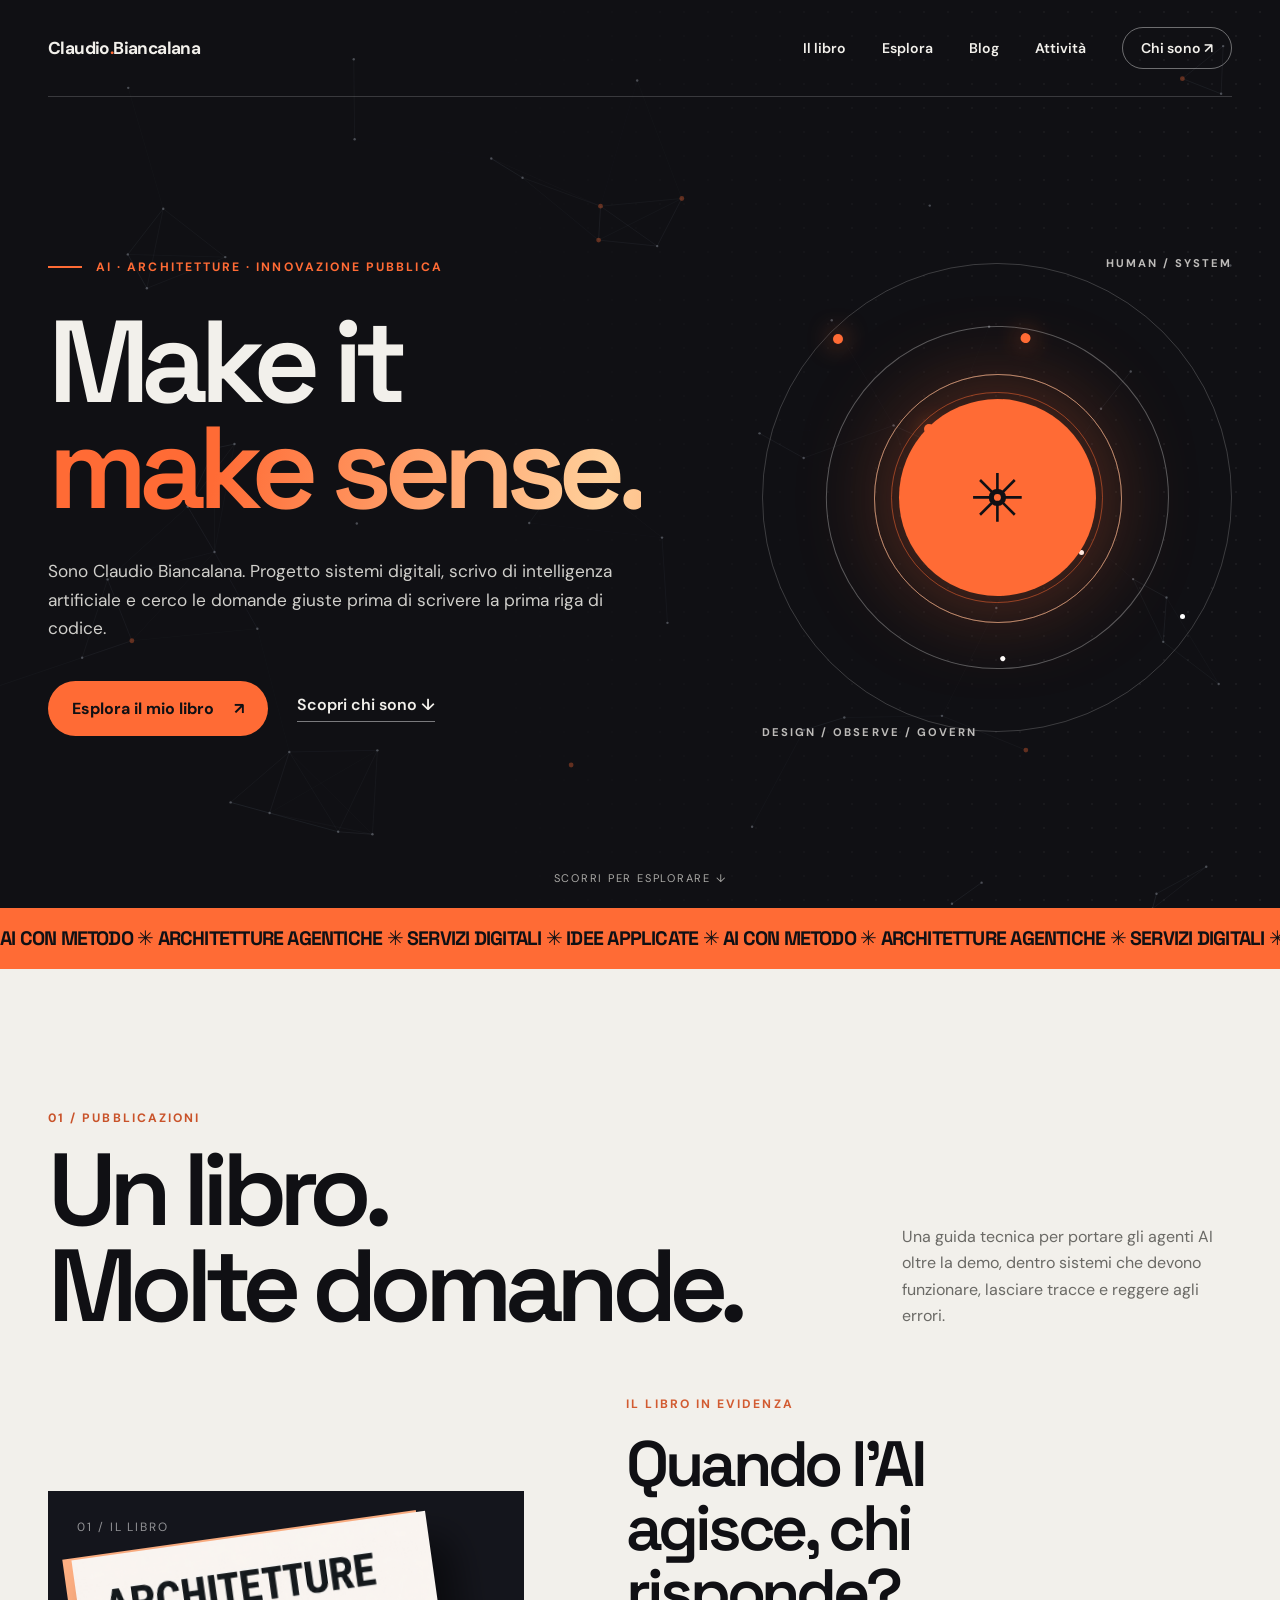
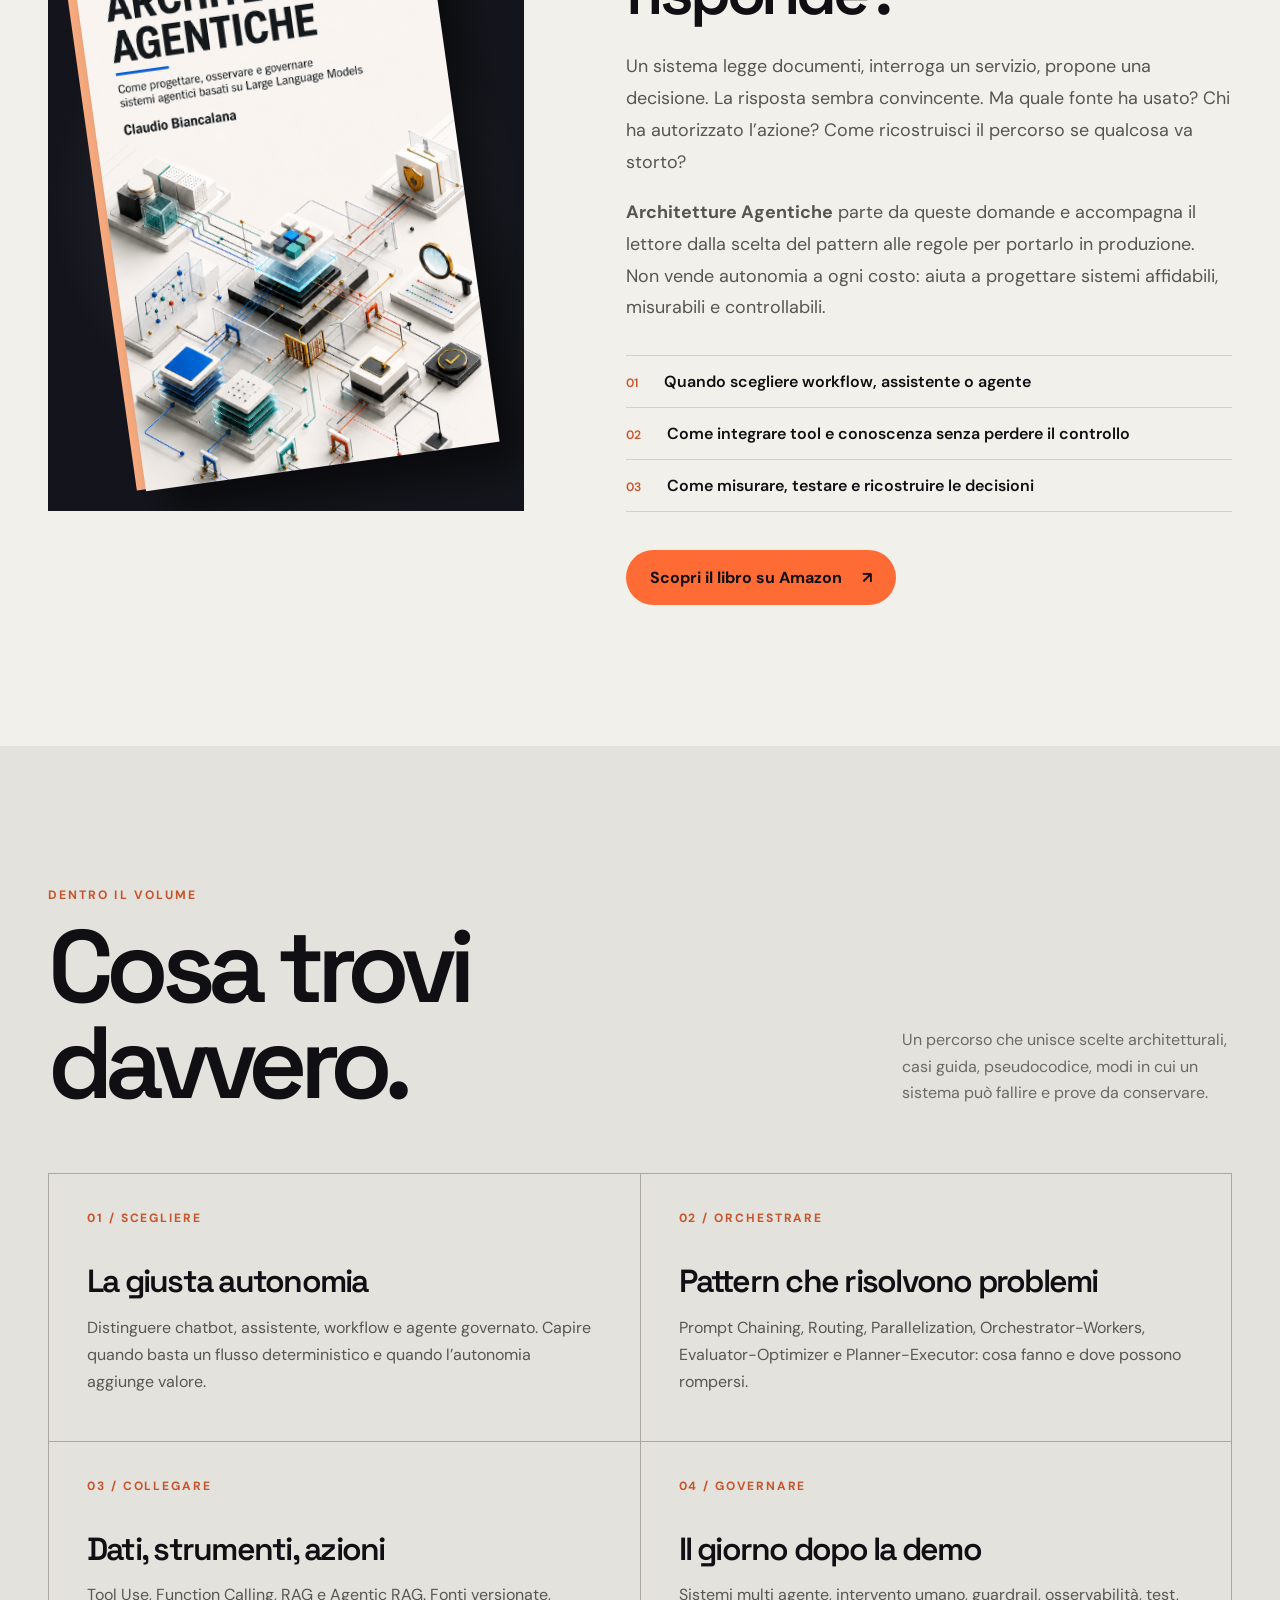
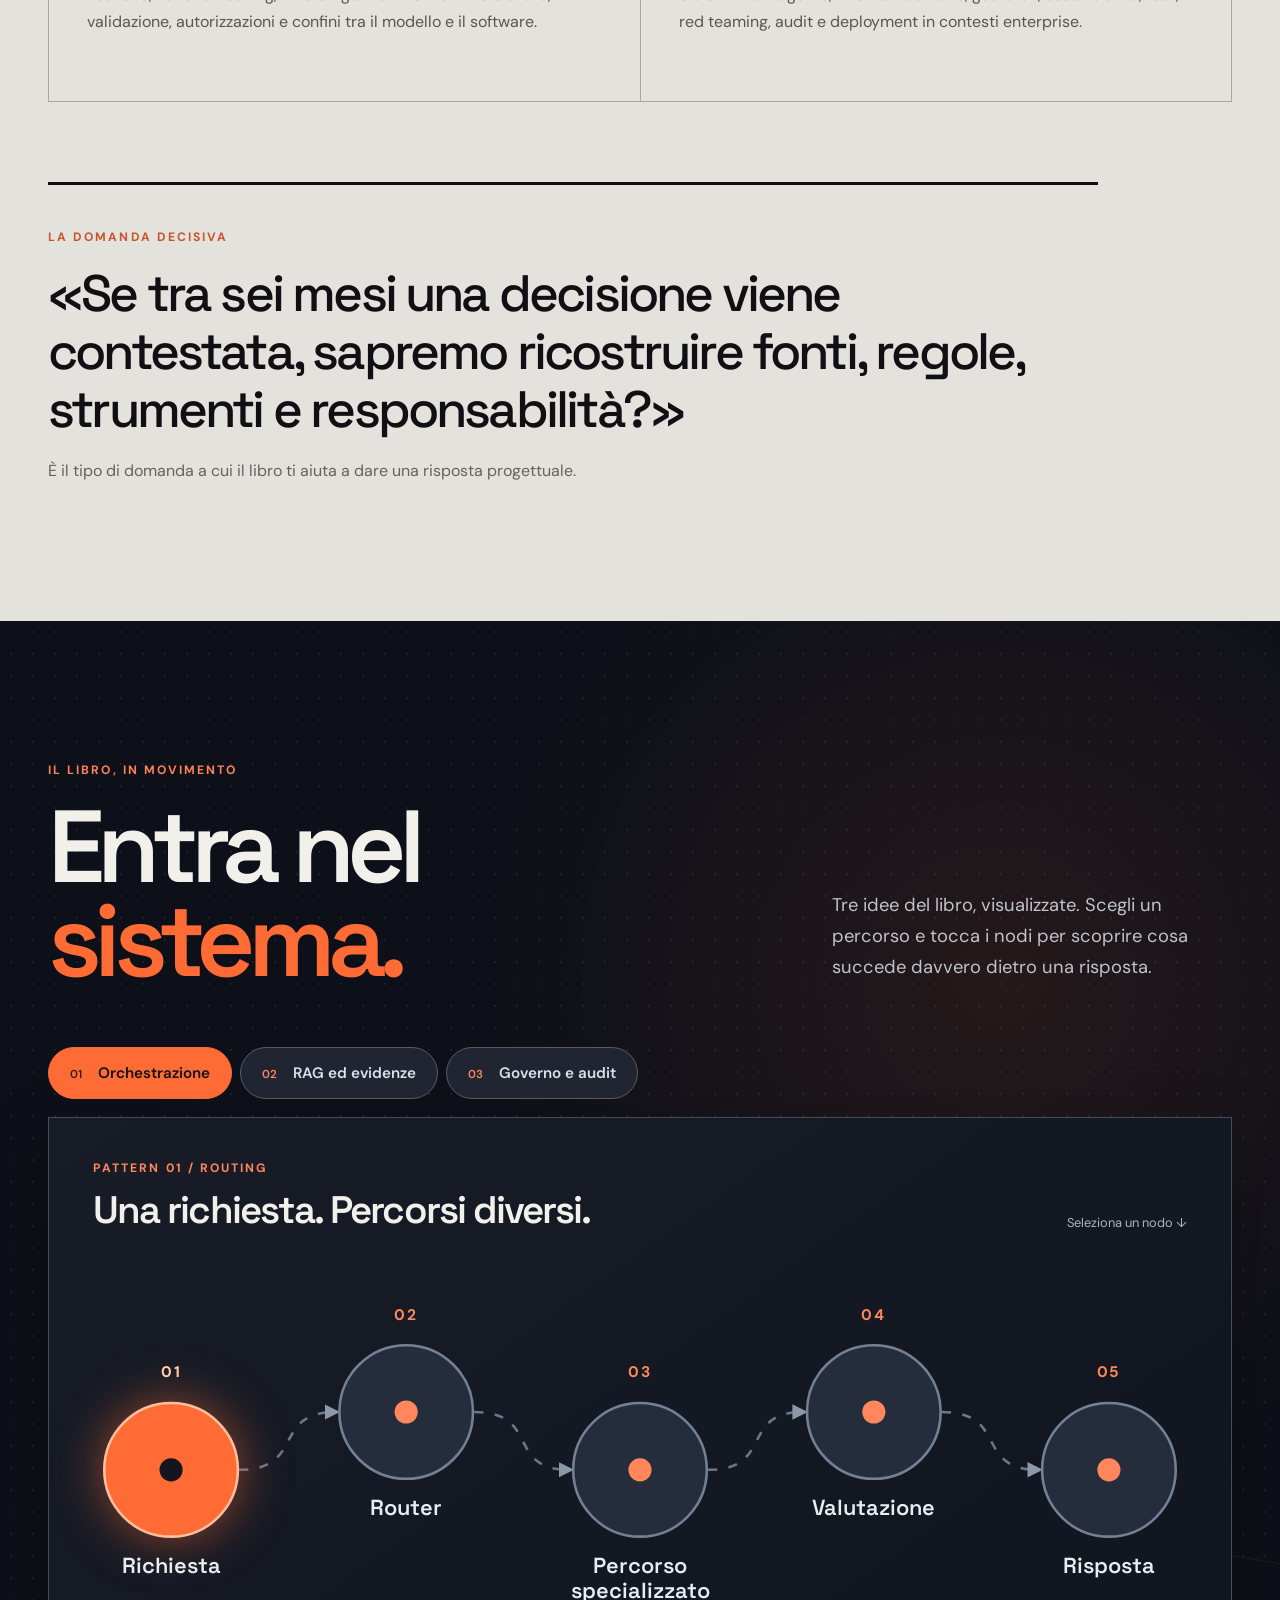
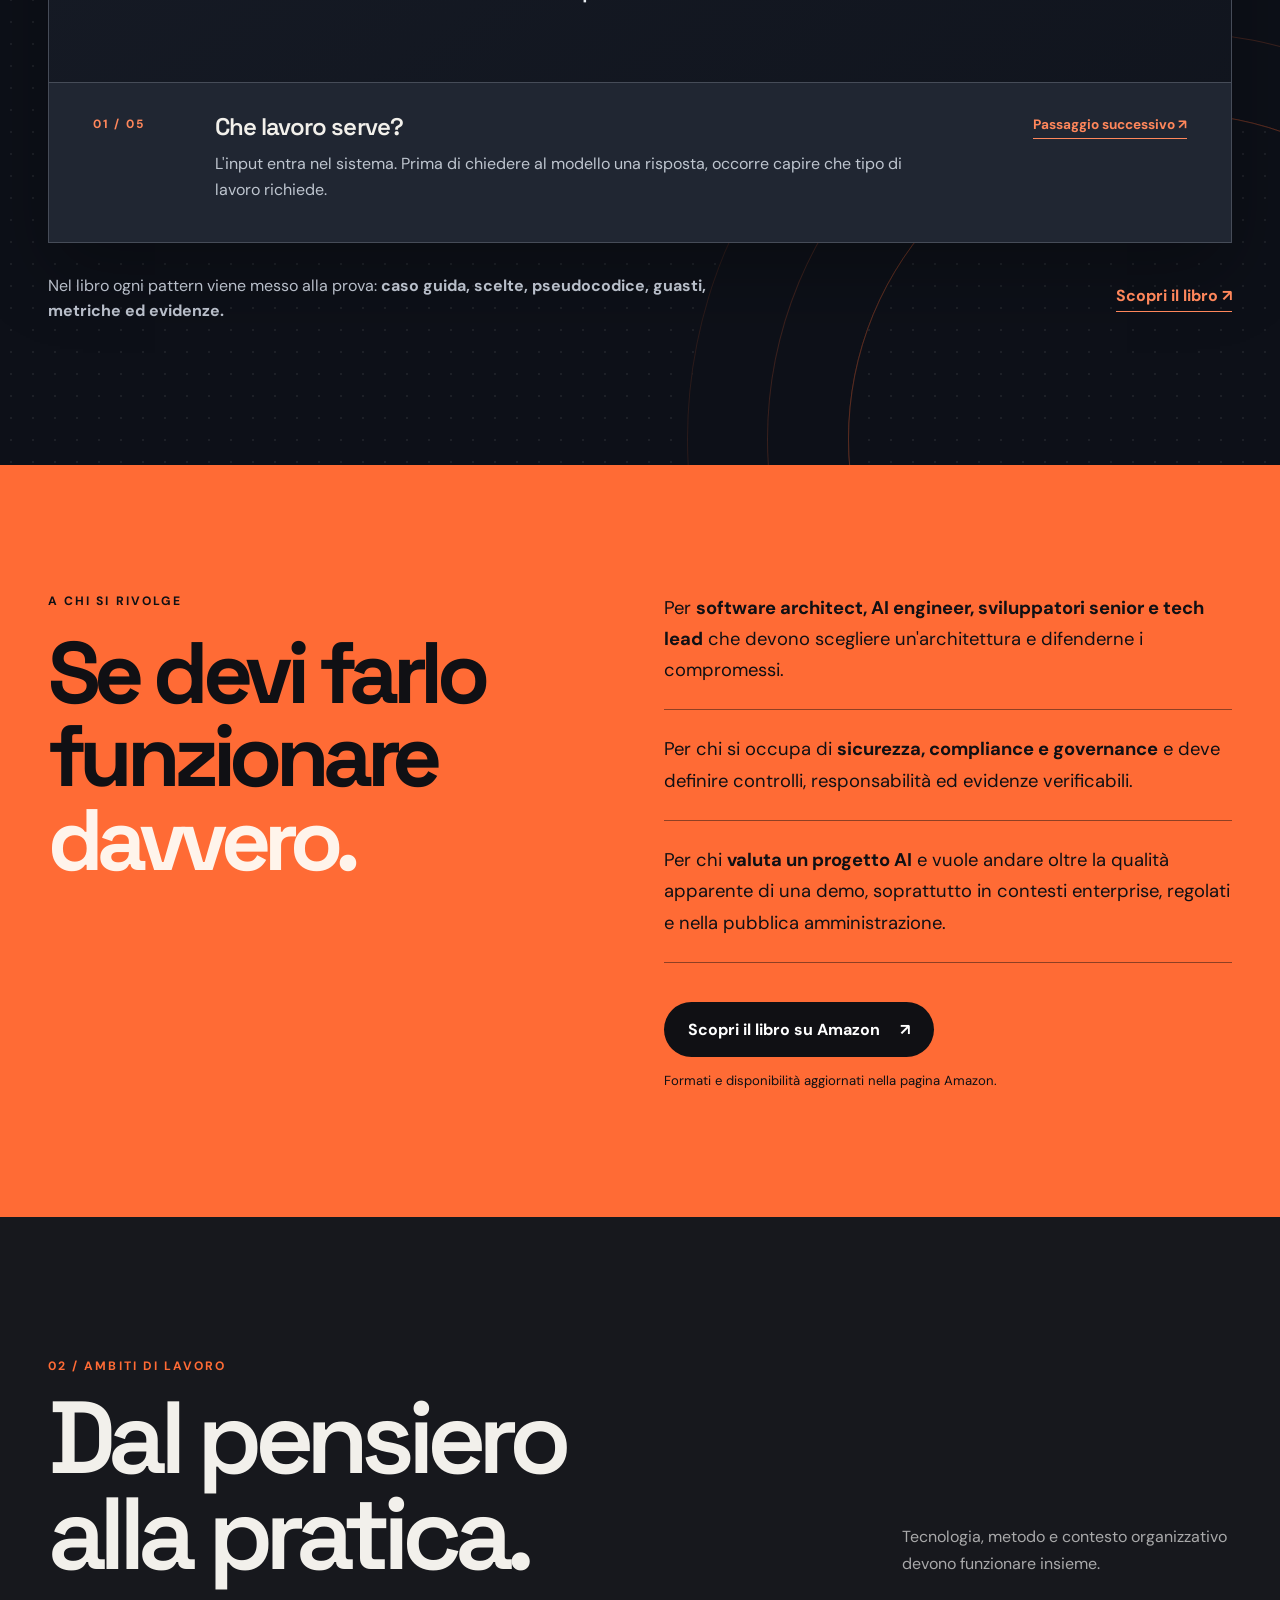
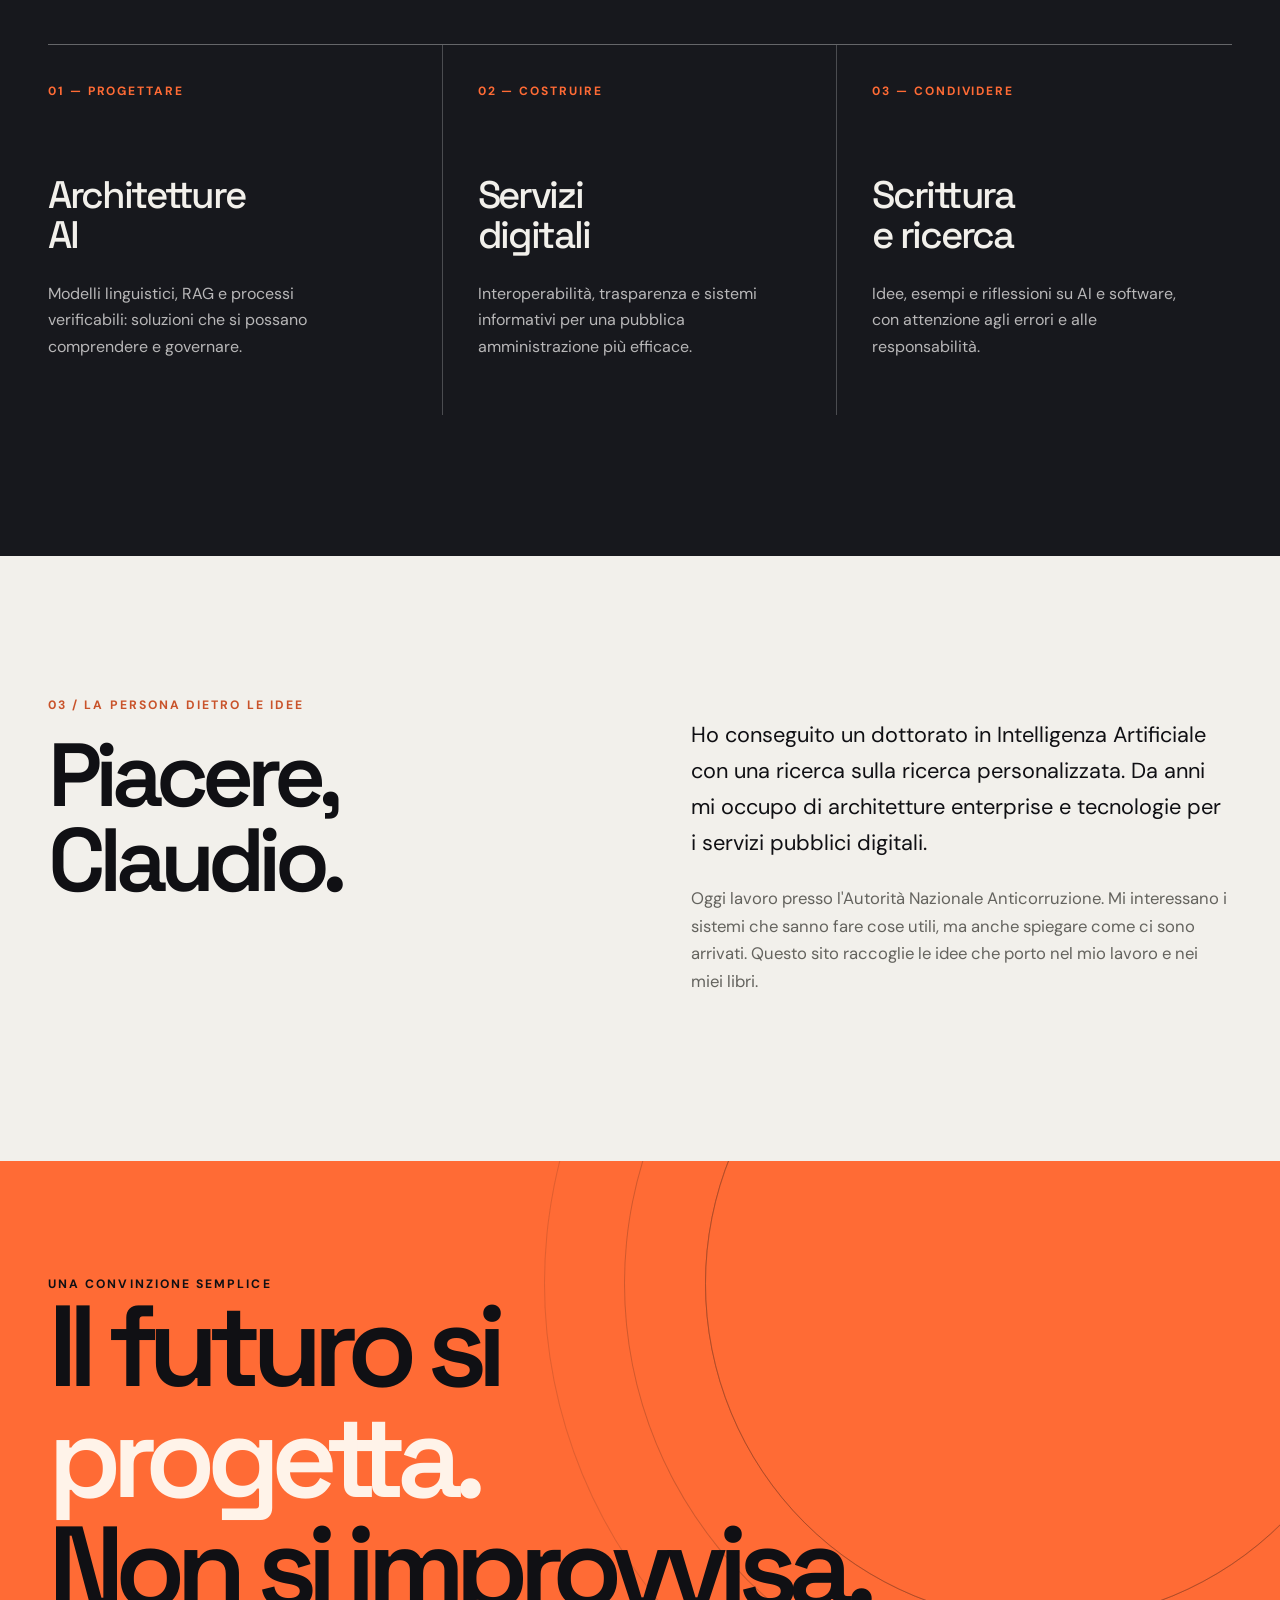
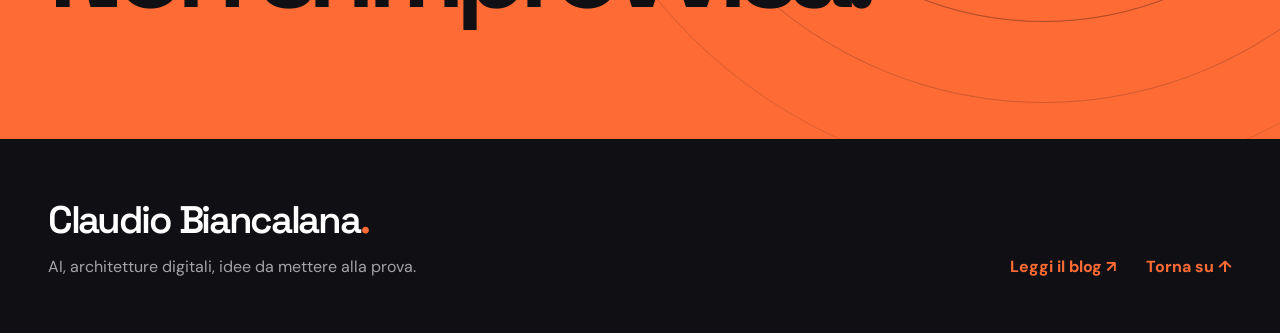
==== index.html @ 104e6505 "aggiornamento" ====
<!doctype html>
<html lang="it">
<head>
<meta charset="utf-8">
<meta name="viewport" content="width=device-width,initial-scale=1">
<meta name="theme-color" content="#101014">
<meta name="description" content="Claudio Biancalana. Libri, idee e progetti su intelligenza artificiale, architetture agentiche e innovazione pubblica.">
<title>Claudio Biancalana — AI, libri, progetti</title>
<link rel="stylesheet" href="/visuals.css">
<link rel="icon" type="image/svg+xml" href="data:image/svg+xml,%3Csvg xmlns='http://www.w3.org/2000/svg' viewBox='0 0 64 64'%3E%3Crect width='64' height='64' rx='13' fill='%23101014'/%3E%3Cpath d='M14 15h19c11 0 18 7 18 17S44 49 33 49H14V15zm11 10v14h8c5 0 7-3 7-7s-2-7-7-7h-8z' fill='%23ff6b35'/%3E%3C/svg%3E">
<style>
@import url('https://fonts.googleapis.com/css2?family=DM+Sans:wght@400;500;600;700&family=Space+Grotesk:wght@400;500;600;700&display=swap');
:root{--ink:#101014;--paper:#f2f0eb;--orange:#ff6b35;--line:#d4d0c8;--muted:#6a6965;font-family:'DM Sans',Arial,sans-serif;color:var(--ink);background:var(--paper);scroll-behavior:smooth}*{box-sizing:border-box}body{margin:0;overflow-x:hidden}a{color:inherit}a:focus-visible{outline:3px solid var(--orange);outline-offset:5px}.container{width:min(1440px,calc(100% - 96px));margin-inline:auto}.display{font-family:'Space Grotesk',Arial,sans-serif;letter-spacing:-.075em}.eyebrow{font-size:.76rem;font-weight:700;letter-spacing:.17em;text-transform:uppercase}.top{background:var(--ink);color:var(--paper);min-height:100svh;position:relative;overflow:hidden}.top:after{content:"";pointer-events:none;position:absolute;inset:0;background-image:radial-gradient(#ffffff24 1px,transparent 1px);background-size:24px 24px;mask-image:linear-gradient(90deg,transparent 35%,black);opacity:.37}.nav{position:relative;z-index:3;display:flex;justify-content:space-between;align-items:center;padding:27px 0;border-bottom:1px solid #ffffff2c}.logo{text-decoration:none;font-weight:700;font-size:1.08rem;letter-spacing:-.035em}.logo span{color:var(--orange)}.links{display:flex;align-items:center;gap:36px}.links a{text-decoration:none;font-size:.88rem;font-weight:600}.links a:hover{color:var(--orange)}.nav-cta{border:1px solid #ffffff64;border-radius:100px;padding:11px 18px}.hero{position:relative;z-index:2;display:grid;grid-template-columns:1.18fr .82fr;align-items:center;gap:3vw;min-height:calc(100svh - 89px);padding:80px 0 90px}.hero-copy{position:relative;z-index:2}.hero .eyebrow{color:var(--orange);display:flex;align-items:center;gap:14px}.hero .eyebrow:before{content:"";width:34px;height:2px;background:var(--orange)}h1{font-size:clamp(4.5rem,9.1vw,10rem);font-weight:600;line-height:.91;margin:34px 0 36px;max-width:1000px}.hero h1 em{font-style:normal;color:var(--orange)}.hero-desc{font-size:clamp(1.05rem,1.35vw,1.3rem);line-height:1.65;color:#d0cfcb;max-width:570px;margin:0 0 38px}.hero-actions{display:flex;align-items:center;gap:29px;flex-wrap:wrap}.pill{display:inline-flex;gap:20px;align-items:center;background:var(--orange);color:var(--ink);border-radius:100px;padding:17px 24px;text-decoration:none;font-weight:700;transition:transform .25s,background .25s}.pill:hover{transform:translateY(-4px);background:#ff875b}.sub-link{text-decoration:none;font-weight:600;border-bottom:1px solid #ffffff72;padding-bottom:6px}.sub-link:hover{color:var(--orange)}.hero-art{height:min(620px,67vh);min-height:440px;position:relative;display:grid;place-items:center;isolation:isolate}.orbit{position:absolute;width:100%;aspect-ratio:1;border:1px solid #ffffff30;border-radius:50%;animation:rotate 38s linear infinite}.orbit:before,.orbit:after{content:"";position:absolute;width:10px;height:10px;border-radius:50%;background:var(--orange);top:15%;left:15%;box-shadow:0 0 24px var(--orange)}.orbit:after{width:5px;height:5px;top:75%;left:89%;background:white;box-shadow:none}.orbit.two{width:73%;transform:rotate(55deg);animation-direction:reverse;animation-duration:30s;border-color:#ffffff4d}.orbit.three{width:45%;animation-duration:22s;border-color:#ff6b3580}.core{z-index:1;width:42%;aspect-ratio:1;background:var(--orange);border-radius:50%;display:grid;place-items:center;box-shadow:0 0 100px #ff6b3569;animation:breathe 5s ease-in-out infinite}.core svg{width:44%;height:auto}.art-label{position:absolute;font-size:.7rem;letter-spacing:.18em;text-transform:uppercase;color:#bdbbb9;font-weight:700}.art-label.one{top:10%;right:0}.art-label.two{bottom:10%;left:0}.scroll-cue{position:absolute;z-index:3;bottom:23px;left:50%;transform:translateX(-50%);color:#aaa9a6;font-size:.69rem;letter-spacing:.16em;text-transform:uppercase}.ticker{overflow:hidden;background:var(--orange);color:var(--ink);padding:18px 0;white-space:nowrap}.ticker-track{width:max-content;display:flex;gap:38px;animation:marquee 32s linear infinite;font-family:'Space Grotesk',sans-serif;text-transform:uppercase;font-weight:700;letter-spacing:-.04em;font-size:1.22rem}.ticker b{font-weight:400}.section{padding:clamp(90px,11vw,160px) 0}.section-top{display:flex;justify-content:space-between;align-items:end;gap:30px;margin-bottom:62px}.section-top h2{font-size:clamp(3.6rem,8vw,8rem);line-height:.94;font-weight:600;margin:16px 0 0;max-width:980px}.section-top .eyebrow{color:#c9532a}.section-top p{max-width:330px;color:var(--muted);line-height:1.65;margin:0 0 5px}.book-section{background:var(--paper)}.book-grid{display:grid;grid-template-columns:.88fr 1.12fr;gap:clamp(50px,8vw,130px);align-items:center}.book-panel{background:#14151c;padding:35px;min-height:620px;display:grid;place-items:center;position:relative;overflow:hidden}.book-panel:before{content:"01 / IL LIBRO";position:absolute;top:28px;left:29px;color:#fff8;font-size:.75rem;letter-spacing:.16em}.book-cover{width:min(79%,340px);aspect-ratio:2/3;background:linear-gradient(155deg,#f04f2c,#ff814a 62%,#e74024);box-shadow:20px 28px 35px #0008,-9px -2px 0 #ffb083;transform:rotate(-8deg);transition:transform .6s;position:relative;padding:24px;color:#16161a;display:flex;flex-direction:column;overflow:hidden}.book-panel:hover .book-cover{transform:rotate(-3deg) translateY(-10px)}.book-cover:after{content:"";position:absolute;width:80%;aspect-ratio:1;border:1px solid #18181c80;border-radius:50%;right:-28%;bottom:10%;box-shadow:0 0 0 28px #ff7439,0 0 0 29px #18181c80,0 0 0 57px #ff7439,0 0 0 58px #18181c80}.book-cover small{font-size:.7rem;text-transform:uppercase;font-weight:700;letter-spacing:.15em}.book-cover strong{font:600 clamp(2.1rem,3.1vw,3.4rem)/.94 'Space Grotesk',sans-serif;letter-spacing:-.075em;margin:45px 0 13px;position:relative;z-index:1}.book-cover span{font-size:.74rem;line-height:1.4;max-width:165px;z-index:1}.book-cover i{margin-top:auto;font-size:.72rem;font-weight:700;font-style:normal;z-index:1}.book-content .eyebrow{color:#d25b31}.book-content h3{font:600 clamp(2.7rem,5vw,5.4rem)/1 'Space Grotesk',sans-serif;letter-spacing:-.065em;margin:20px 0 27px}.book-content p{color:#565650;font-size:1.12rem;line-height:1.78;max-width:610px}.book-points{border-top:1px solid var(--line);margin:31px 0 38px}.book-points div{padding:15px 0;border-bottom:1px solid var(--line);display:flex;gap:26px;align-items:baseline;font-weight:600}.book-points span{font-size:.76rem;color:#c9532a}.dark{background:#17181d;color:#f2f0eb}.dark .section-top p{color:#a9a9aa}.dark .section-top .eyebrow{color:var(--orange)}.activity{display:grid;grid-template-columns:repeat(3,1fr);border-top:1px solid #ffffff56}.card{padding:38px 35px 55px 0;min-height:370px;border-right:1px solid #ffffff39;display:flex;flex-direction:column;transition:background .3s,padding .3s}.card+ .card{padding-left:35px}.card:last-child{border:0}.card:hover{background:#ffffff0a;padding-top:28px}.card .number{color:var(--orange);font-size:.75rem;letter-spacing:.16em;font-weight:700}.card h3{font:500 clamp(2rem,3vw,3.4rem)/1.06 'Space Grotesk',sans-serif;letter-spacing:-.06em;margin:auto 0 25px}.card p{margin:0;color:#b8b7b8;line-height:1.65;max-width:325px}.about{display:grid;grid-template-columns:1fr 1fr;gap:8vw}.about h2{font:600 clamp(3.4rem,7vw,7rem)/.95 'Space Grotesk',sans-serif;letter-spacing:-.075em;margin:20px 0}.about .eyebrow{color:#c9532a}.about-copy{padding-top:20px}.about-copy p{font-size:clamp(1.15rem,1.7vw,1.5rem);line-height:1.65;margin:0 0 25px}.about-copy p+p{font-size:1.04rem;color:#64635e}.statement{background:var(--orange);padding:clamp(70px,9vw,130px) 0}.statement h2{font:600 clamp(3.8rem,9vw,10rem)/.96 'Space Grotesk',sans-serif;letter-spacing:-.085em;max-width:1200px;margin:0}.statement h2 span{color:#fff3e9}.footer{background:var(--ink);color:white;padding:56px 0}.footer-grid{display:flex;justify-content:space-between;gap:30px;align-items:end}.footer strong{font:600 clamp(1.8rem,3vw,3rem) 'Space Grotesk',sans-serif;letter-spacing:-.06em}.footer p{color:#a4a3a5;margin:12px 0 0}.footer a{color:var(--orange);text-decoration:none;font-weight:700}.footer a:hover{text-decoration:underline}.reveal{opacity:0;transform:translateY(36px);transition:opacity .75s,transform .75s}.reveal.visible{opacity:1;transform:translateY(0)}@keyframes rotate{to{transform:rotate(360deg)}}@keyframes breathe{50%{transform:scale(1.08);box-shadow:0 0 150px #ff6b3580}}@keyframes marquee{to{transform:translateX(-50%)}}@media(max-width:900px){.container{width:min(100% - 44px,700px)}.hero{grid-template-columns:1fr;padding:70px 0 95px;min-height:auto}.hero-art{height:370px;min-height:0;width:min(100%,420px);margin:0 auto}.hero h1{font-size:clamp(4.5rem,13vw,7rem)}.section-top,.book-grid,.about{display:block}.section-top p{margin-top:25px}.book-content{margin-top:65px}.activity{grid-template-columns:1fr}.card,.card+.card{padding:32px 0;min-height:0;border-right:0;border-bottom:1px solid #ffffff39}.card h3{margin:55px 0 20px}.book-panel{min-height:570px}.scroll-cue{display:none}}@media(max-width:600px){.container{width:calc(100% - 36px)}.nav{padding:20px 0}.links{gap:17px}.links a{font-size:.8rem}.nav-cta{display:none}.hero{padding:75px 0 70px}.hero h1{font-size:clamp(3.8rem,16vw,5.4rem);margin:28px 0}.hero-art{height:290px;width:290px}.art-label{display:none}.section{padding:80px 0}.section-top{margin-bottom:42px}.section-top h2{font-size:clamp(3.5rem,15vw,5.4rem)}.book-panel{min-height:470px;padding:22px}.book-cover{width:230px}.book-cover strong{font-size:2.3rem}.footer-grid{align-items:start;flex-direction:column}.statement h2{font-size:clamp(3.6rem,14vw,6rem)}}@media(prefers-reduced-motion:reduce){*,*:before,*:after{scroll-behavior:auto!important;animation:none!important;transition:none!important}.reveal{opacity:1;transform:none}}
.deep-dive{background:#e4e2dc;padding:clamp(90px,11vw,150px) 0}.deep-dive .section-top .eyebrow{color:#c9532a}.topics{display:grid;grid-template-columns:repeat(2,1fr);border-top:1px solid #aaa79e;border-left:1px solid #aaa79e}.topic{padding:32px 38px 45px;border-right:1px solid #aaa79e;border-bottom:1px solid #aaa79e;min-height:260px}.topic span{color:#c9532a;font-size:.75rem;font-weight:700;letter-spacing:.16em}.topic h3{font:600 clamp(1.65rem,2.5vw,2.55rem)/1.08 'Space Grotesk',sans-serif;letter-spacing:-.055em;margin:37px 0 15px}.topic p{color:#575750;line-height:1.7;margin:0;max-width:530px}.takeaway{margin-top:80px;padding:44px 0 0;border-top:3px solid var(--ink);max-width:1050px}.takeaway .eyebrow{color:#c9532a}.takeaway p{font:500 clamp(2rem,4vw,4rem)/1.14 'Space Grotesk',sans-serif;letter-spacing:-.055em;margin:20px 0}.takeaway span{color:#64635e}.reader-section{background:var(--orange);padding:clamp(90px,10vw,140px) 0}.reader-grid{display:grid;grid-template-columns:.95fr 1.05fr;gap:8vw}.reader-section h2{font-size:clamp(3.6rem,6.8vw,7.3rem);line-height:.96;margin:22px 0}.reader-section h2 em{font-style:normal;color:#fff4eb}.reader-grid p{font-size:1.15rem;line-height:1.7;border-bottom:1px solid #1117;padding:0 0 23px;margin:0 0 24px}.reader-grid .pill{background:var(--ink);color:white;margin-top:15px}.reader-grid .pill:hover{background:#36363d}.reader-grid small{display:block;margin-top:15px;font-size:.82rem}@media(max-width:900px){.reader-grid{grid-template-columns:1fr;gap:35px}}@media(max-width:600px){.topics{grid-template-columns:1fr}.topic{padding:27px;min-height:0}.takeaway{margin-top:55px}}</style>
<link rel="stylesheet" href="/effects.css">
</head>
<body>
<div class="reading-progress" aria-hidden="true"></div>
<header class="top" id="inizio"><canvas class="hero-network" aria-hidden="true"></canvas>
<div class="container"><nav class="nav" aria-label="Navigazione principale"><a class="logo" href="#inizio">Claudio<span>.</span>Biancalana</a><div class="links"><a href="#libro">Il libro</a><a href="#esplora">Esplora</a><a href="/blog/">Blog</a><a href="#attivita">Attività</a><a href="#chi-sono" class="nav-cta">Chi sono ↗</a></div></nav>
<div class="hero"><div class="hero-copy"><div class="eyebrow">AI · Architetture · Innovazione pubblica</div><h1 class="display">Make it<br><em>make sense.</em></h1><p class="hero-desc">Sono Claudio Biancalana. Progetto sistemi digitali, scrivo di intelligenza artificiale e cerco le domande giuste prima di scrivere la prima riga di codice.</p><div class="hero-actions"><a class="pill" href="#libro">Esplora il mio libro <span aria-hidden="true">↗</span></a><a class="sub-link" href="#chi-sono">Scopri chi sono ↓</a></div></div>
<div class="hero-art" aria-hidden="true"><div class="orbit"></div><div class="orbit two"></div><div class="orbit three"></div><div class="core"><svg viewBox="0 0 100 100" fill="none"><path d="M22 50h56M50 22v56M30 30l40 40M70 30 30 70" stroke="#101014" stroke-width="3"/><circle cx="50" cy="50" r="10" fill="#101014"/><circle cx="50" cy="50" r="4" fill="#ff6b35"/></svg></div><span class="art-label one">human / system</span><span class="art-label two">design / observe / govern</span></div></div></div><span class="scroll-cue">Scorri per esplorare ↓</span></header>
<div class="ticker" aria-hidden="true"><div class="ticker-track"><span>AI con metodo <b>✳</b> Architetture agentiche <b>✳</b> Servizi digitali <b>✳</b> Idee applicate <b>✳</b> AI con metodo <b>✳</b> Architetture agentiche <b>✳</b> Servizi digitali <b>✳</b> Idee applicate <b>✳</b></span><span>AI con metodo <b>✳</b> Architetture agentiche <b>✳</b> Servizi digitali <b>✳</b> Idee applicate <b>✳</b> AI con metodo <b>✳</b> Architetture agentiche <b>✳</b> Servizi digitali <b>✳</b> Idee applicate <b>✳</b></span></div></div>
<main><section class="section book-section" id="libro"><div class="container"><div class="section-top reveal"><div><div class="eyebrow">01 / Pubblicazioni</div><h2 class="display">Un libro.<br>Molte domande.</h2></div><p>Una guida tecnica per portare gli agenti AI oltre la demo, dentro sistemi che devono funzionare, lasciare tracce e reggere agli errori.</p></div><div class="book-grid"><div class="book-panel reveal"><div class="book-cover book-cover-image"><img src="/architetture-agentiche-cover.png" width="1024" height="1536" alt="Copertina di Architetture Agentiche di Claudio Biancalana" loading="lazy" decoding="async"></div></div><div class="book-content reveal"><div class="eyebrow">Il libro in evidenza</div><h3>Quando l’AI<br>agisce, chi<br>risponde?</h3><p>Un sistema legge documenti, interroga un servizio, propone una decisione. La risposta sembra convincente. Ma quale fonte ha usato? Chi ha autorizzato l’azione? Come ricostruisci il percorso se qualcosa va storto?</p><p><strong>Architetture Agentiche</strong> parte da queste domande e accompagna il lettore dalla scelta del pattern alle regole per portarlo in produzione. Non vende autonomia a ogni costo: aiuta a progettare sistemi affidabili, misurabili e controllabili.</p><div class="book-points"><div><span>01</span>Quando scegliere workflow, assistente o agente</div><div><span>02</span>Come integrare tool e conoscenza senza perdere il controllo</div><div><span>03</span>Come misurare, testare e ricostruire le decisioni</div></div><a class="pill" href="https://www.amazon.it/dp/B0HCDBLKKM" target="_blank" rel="noopener noreferrer">Scopri il libro su Amazon <span aria-hidden="true">↗</span></a></div></div></div></section>
<section class="deep-dive" id="dentro-il-libro"><div class="container"><div class="section-top reveal"><div><div class="eyebrow">Dentro il volume</div><h2 class="display">Cosa trovi<br>davvero.</h2></div><p>Un percorso che unisce scelte architetturali, casi guida, pseudocodice, modi in cui un sistema può fallire e prove da conservare.</p></div><div class="topics">
<article class="topic reveal"><span>01 / SCEGLIERE</span><h3>La giusta autonomia</h3><p>Distinguere chatbot, assistente, workflow e agente governato. Capire quando basta un flusso deterministico e quando l’autonomia aggiunge valore.</p></article>
<article class="topic reveal"><span>02 / ORCHESTRARE</span><h3>Pattern che risolvono problemi</h3><p>Prompt Chaining, Routing, Parallelization, Orchestrator-Workers, Evaluator-Optimizer e Planner-Executor: cosa fanno e dove possono rompersi.</p></article>
<article class="topic reveal"><span>03 / COLLEGARE</span><h3>Dati, strumenti, azioni</h3><p>Tool Use, Function Calling, RAG e Agentic RAG. Fonti versionate, validazione, autorizzazioni e confini tra il modello e il software.</p></article>
<article class="topic reveal"><span>04 / GOVERNARE</span><h3>Il giorno dopo la demo</h3><p>Sistemi multi agente, intervento umano, guardrail, osservabilità, test, red teaming, audit e deployment in contesti enterprise.</p></article>
</div><div class="takeaway reveal"><div class="eyebrow">La domanda decisiva</div><p>«Se tra sei mesi una decisione viene contestata, sapremo ricostruire fonti, regole, strumenti e responsabilità?»</p><span>È il tipo di domanda a cui il libro ti aiuta a dare una risposta progettuale.</span></div></div></section>
<section class="visual-lab" id="esplora"><div class="container"><div class="lab-intro reveal"><div><div class="eyebrow">Il libro, in movimento</div><h2 class="display">Entra nel<br><em>sistema.</em></h2></div><p>Tre idee del libro, visualizzate. Scegli un percorso e tocca i nodi per scoprire cosa succede davvero dietro una risposta.</p></div>
<div class="lab-tabs" role="tablist" aria-label="Concetti da esplorare"><button type="button" class="lab-tab active" id="tab-orchestrazione" role="tab" aria-selected="true" aria-controls="lab-panel" data-scene="orchestrazione"><span>01</span> Orchestrazione</button><button type="button" class="lab-tab" id="tab-rag" role="tab" aria-selected="false" aria-controls="lab-panel" data-scene="rag" tabindex="-1"><span>02</span> RAG ed evidenze</button><button type="button" class="lab-tab" id="tab-governance" role="tab" aria-selected="false" aria-controls="lab-panel" data-scene="governance" tabindex="-1"><span>03</span> Governo e audit</button></div>
<div class="lab-panel" role="tabpanel" id="lab-panel" aria-labelledby="tab-orchestrazione"><div class="diagram-top"><div><span class="eyebrow" id="scene-kicker">Pattern 01 / Routing</span><h3 id="scene-title">Una richiesta. Percorsi diversi.</h3></div><span class="diagram-hint">Seleziona un nodo ↓</span></div><div class="diagram-scroll"><svg id="concept-diagram" viewBox="0 0 920 340" role="group" aria-label="Diagramma interattivo dell'orchestrazione"></svg></div><div class="node-detail" aria-live="polite"><div class="detail-index" id="detail-index">01 / 05</div><div><h4 id="detail-title">La richiesta</h4><p id="detail-copy">Un input entra nel sistema. Prima di rispondere, occorre capire che tipo di lavoro richiede.</p></div><button class="next-node" type="button" aria-label="Vai al passaggio successivo">Passaggio successivo <span aria-hidden="true">↗</span></button></div></div><div class="lab-bottom"><p>Nel libro ogni pattern viene messo alla prova: <strong>caso guida, scelte, pseudocodice, guasti, metriche ed evidenze.</strong></p><a href="https://www.amazon.it/dp/B0HCDBLKKM" target="_blank" rel="noopener noreferrer">Scopri il libro ↗</a></div></div></section>
<section class="reader-section"><div class="container reader-grid"><div class="reveal"><div class="eyebrow">A chi si rivolge</div><h2 class="display">Se devi farlo<br>funzionare<br><em>davvero.</em></h2></div><div class="reveal"><p>Per <strong>software architect, AI engineer, sviluppatori senior e tech lead</strong> che devono scegliere un'architettura e difenderne i compromessi.</p><p>Per chi si occupa di <strong>sicurezza, compliance e governance</strong> e deve definire controlli, responsabilità ed evidenze verificabili.</p><p>Per chi <strong>valuta un progetto AI</strong> e vuole andare oltre la qualità apparente di una demo, soprattutto in contesti enterprise, regolati e nella pubblica amministrazione.</p><a class="pill" href="https://www.amazon.it/dp/B0HCDBLKKM" target="_blank" rel="noopener noreferrer">Scopri il libro su Amazon <span aria-hidden="true">↗</span></a><small>Formati e disponibilità aggiornati nella pagina Amazon.</small></div></div></section>
<section class="section dark" id="attivita"><div class="container"><div class="section-top reveal"><div><div class="eyebrow">02 / Ambiti di lavoro</div><h2 class="display">Dal pensiero<br>alla pratica.</h2></div><p>Tecnologia, metodo e contesto organizzativo devono funzionare insieme.</p></div><div class="activity"><article class="card reveal"><span class="number">01 — PROGETTARE</span><h3>Architetture<br>AI</h3><p>Modelli linguistici, RAG e processi verificabili: soluzioni che si possano comprendere e governare.</p></article><article class="card reveal"><span class="number">02 — COSTRUIRE</span><h3>Servizi<br>digitali</h3><p>Interoperabilità, trasparenza e sistemi informativi per una pubblica amministrazione più efficace.</p></article><article class="card reveal"><span class="number">03 — CONDIVIDERE</span><h3>Scrittura<br>e ricerca</h3><p>Idee, esempi e riflessioni su AI e software, con attenzione agli errori e alle responsabilità.</p></article></div></div></section>
<section class="section" id="chi-sono"><div class="container about"><div class="reveal"><div class="eyebrow">03 / La persona dietro le idee</div><h2>Piacere,<br>Claudio.</h2></div><div class="about-copy reveal"><p>Ho conseguito un dottorato in Intelligenza Artificiale con una ricerca sulla ricerca personalizzata. Da anni mi occupo di architetture enterprise e tecnologie per i servizi pubblici digitali.</p><p>Oggi lavoro presso l'Autorità Nazionale Anticorruzione. Mi interessano i sistemi che sanno fare cose utili, ma anche spiegare come ci sono arrivati. Questo sito raccoglie le idee che porto nel mio lavoro e nei miei libri.</p></div></div></section>
<section class="statement"><div class="container reveal"><div class="eyebrow">Una convinzione semplice</div><h2>Il futuro si<br><span>progetta.</span><br>Non si improvvisa.</h2></div></section></main>
<footer class="footer"><div class="container footer-grid"><div><strong>Claudio Biancalana<span style="color:var(--orange)">.</span></strong><p>AI, architetture digitali, idee da mettere alla prova.</p></div><div class="footer-actions"><a href="/blog/">Leggi il blog ↗</a><a href="#inizio">Torna su ↑</a></div></div></footer>
<script>if('IntersectionObserver'in window){const observer=new IntersectionObserver(entries=>{entries.forEach(entry=>{if(entry.isIntersecting){entry.target.classList.add('visible');observer.unobserve(entry.target)}})},{threshold:.12});document.querySelectorAll('.reveal').forEach(el=>observer.observe(el))}else{document.querySelectorAll('.reveal').forEach(el=>el.classList.add('visible'))}</script>
<script src="/visuals.js" defer></script>
<script src="/effects.js" defer></script>
</body></html>
---- visuals.css ----
.visual-lab{background:#0d1018;color:#f2f0eb;padding:clamp(90px,11vw,150px) 0;position:relative;overflow:hidden}
.visual-lab:before{content:"";position:absolute;inset:0;background:radial-gradient(circle at 78% 25%,#ff6b3519,transparent 35%),radial-gradient(#fff1 1px,transparent 1px);background-size:auto,22px 22px;pointer-events:none}
.visual-lab .container{position:relative}
.lab-intro{display:flex;justify-content:space-between;align-items:end;gap:55px;margin-bottom:58px}
.lab-intro .eyebrow{color:#ff8155}
.lab-intro h2{font-size:clamp(3.7rem,8vw,8.5rem);line-height:.92;font-weight:600;margin:22px 0 0}
.lab-intro h2 em{color:var(--orange);font-style:normal}
.lab-intro p{font-size:1.15rem;line-height:1.7;color:#bfc3cb;max-width:400px;margin:0 0 5px}
.lab-tabs{display:flex;gap:8px;flex-wrap:wrap;margin-bottom:18px}
.lab-tab{appearance:none;border:1px solid #555b69;background:#202531;color:#dce0e7;border-radius:100px;padding:15px 21px;font:600 .95rem 'DM Sans',sans-serif;cursor:pointer;transition:background .2s,transform .2s,border-color .2s}
.lab-tab span{font-size:.72rem;color:#ff875b;margin-right:12px}
.lab-tab:hover{transform:translateY(-3px);border-color:#ff875b}
.lab-tab.active{background:var(--orange);border-color:var(--orange);color:#111318}
.lab-tab.active span{color:#292019}
.lab-tab:focus-visible,.next-node:focus-visible,.diagram-node:focus-visible{outline:3px solid white;outline-offset:4px}
.lab-panel{border:1px solid #464c58;background:linear-gradient(145deg,#171c27,#10141d);box-shadow:0 30px 70px #0004;overflow:hidden}
.diagram-top{padding:38px 44px 14px;display:flex;justify-content:space-between;align-items:end;gap:30px}
.diagram-top .eyebrow{color:#ff875b}
.diagram-top h3{font:600 clamp(1.7rem,3vw,3rem)/1.1 'Space Grotesk',sans-serif;letter-spacing:-.05em;margin:12px 0 0}
.diagram-hint{font-size:.8rem;color:#aeb5c2}
.diagram-scroll{overflow-x:auto;scrollbar-color:#ff6b35 #242b37}
.diagram-scroll svg{display:block;width:100%;min-width:720px;height:auto}
.diagram-connection{fill:none;stroke:#6c778b;stroke-width:2;stroke-dasharray:7 9;animation:flow 18s linear infinite}
.diagram-connection.active{stroke:#ff875b;stroke-width:3}
.diagram-node{cursor:pointer}
.diagram-node .node-ring{fill:#252d3c;stroke:#748096;stroke-width:2;transition:fill .3s,stroke .3s,filter .3s}
.diagram-node:hover .node-ring,.diagram-node.active .node-ring{fill:#ff6b35;stroke:#ffbe9d;filter:drop-shadow(0 0 19px #ff6b3588)}
.diagram-node .node-core{fill:#ff875b}
.diagram-node:hover .node-core,.diagram-node.active .node-core{fill:#13161e}
.diagram-node text{fill:#e8edf2;font:600 17px 'Space Grotesk',sans-serif;text-anchor:middle;pointer-events:none}
.diagram-node .node-number{fill:#ff875b;font:700 12px 'DM Sans',sans-serif;letter-spacing:.12em}
.diagram-node.active .node-number,.diagram-node:hover .node-number{fill:#ffccaf}
.node-detail{min-height:160px;border-top:1px solid #464c58;background:#202632;padding:28px 44px;display:grid;grid-template-columns:100px 1fr auto;align-items:start;gap:22px}
.detail-index{color:#ff875b;font-size:.75rem;font-weight:700;letter-spacing:.15em;padding-top:5px}
.node-detail h4{font:600 1.5rem 'Space Grotesk',sans-serif;letter-spacing:-.04em;margin:0 0 9px}
.node-detail p{color:#bec5cf;line-height:1.65;margin:0;max-width:700px}
.next-node{border:0;border-bottom:1px solid #ff875b;background:none;color:#ff875b;font:700 .85rem 'DM Sans',sans-serif;cursor:pointer;padding:5px 0;white-space:nowrap}
.next-node:hover{color:white}
.lab-bottom{display:flex;justify-content:space-between;align-items:center;gap:30px;padding-top:30px}
.lab-bottom p{color:#b8bec9;line-height:1.6;margin:0;max-width:730px}
.lab-bottom a{color:#ff875b;text-decoration:none;font-weight:700;white-space:nowrap;border-bottom:1px solid #ff875b;padding-bottom:5px}
.lab-bottom a:hover{color:white}
@keyframes flow{to{stroke-dashoffset:-320}}
@media(max-width:900px){.lab-intro{display:block}.lab-intro p{margin-top:28px}.node-detail{grid-template-columns:1fr;gap:10px}.next-node{justify-self:start;margin-top:10px}.lab-bottom{align-items:start;flex-direction:column}}
@media(max-width:600px){.visual-lab{padding:80px 0}.lab-intro h2{font-size:clamp(3.5rem,14vw,5.5rem)}.lab-tab{padding:12px 16px;font-size:.87rem}.diagram-top{padding:27px 24px 14px;display:block}.diagram-hint{display:block;margin-top:12px}.node-detail{padding:24px}.lab-bottom{padding-top:25px}}
@media(prefers-reduced-motion:reduce){.diagram-connection{animation:none}}
---- effects.css ----
.reading-progress{position:fixed;z-index:100;top:0;left:0;width:100%;height:4px;transform:scaleX(0);transform-origin:left;background:linear-gradient(90deg,#ff6b35,#ffbd72,#fff1ca);box-shadow:0 0 16px #ff6b3580;pointer-events:none}
.footer-actions{display:flex;gap:30px;flex-wrap:wrap}
.top{isolation:isolate}
.hero-network{position:absolute;z-index:0;inset:0;width:100%;height:100%;pointer-events:none;opacity:.82}
.top:after{z-index:0}
.nav,.hero,.scroll-cue{z-index:2}
.hero h1 em{background:linear-gradient(100deg,#ff6b35 12%,#ffd09b 38%,#ff6b35 60%,#ff6b35 100%);background-size:250% 100%;color:transparent;background-clip:text;-webkit-background-clip:text;animation:headline-sheen 8s ease-in-out infinite}
.hero-copy>*{animation:rise-in .9s both cubic-bezier(.2,.8,.2,1)}
.hero-copy>:nth-child(2){animation-delay:.12s}
.hero-copy>:nth-child(3){animation-delay:.24s}
.hero-copy>:nth-child(4){animation-delay:.36s}
.hero-art{transform:translate3d(var(--hero-x,0px),var(--hero-y,0px),0);transition:transform .45s cubic-bezier(.18,.67,.23,1)}
.core{position:relative}
.core:after{content:"";position:absolute;inset:-12.5%;width:125%;height:125%;border-radius:50%;border:1px solid #ffb89070;animation:signal 3.8s ease-out infinite}
.core:before{content:"";position:absolute;inset:-12.5%;width:125%;height:125%;border-radius:50%;border:1px solid #ffb89070;animation:signal 3.8s ease-out 1.9s infinite}
.book-panel{perspective:1100px;background:radial-gradient(circle at var(--px,50%) var(--py,50%),#303440,#14151c 60%);transition:background .2s}
.book-panel .book-cover{transform:rotate(var(--book-r,-8deg)) rotateX(var(--book-x,0deg)) rotateY(var(--book-y,0deg)) translateY(var(--book-lift,0px));transform-style:preserve-3d;transition:transform .4s cubic-bezier(.22,.7,.2,1),box-shadow .4s}
.book-panel:hover .book-cover{--book-r:-3deg;--book-lift:-10px;box-shadow:24px 40px 50px #0009,-9px -2px 0 #ffb083}
.book-cover:before{content:"";position:absolute;z-index:4;inset:0;pointer-events:none;background:radial-gradient(circle at var(--shine-x,-100%) var(--shine-y,-100%),#fff8 0,#fff2 17%,transparent 48%);mix-blend-mode:screen}
.book-panel .book-cover-image{width:min(88%,410px);aspect-ratio:2/3;padding:0;background:none;display:block;overflow:hidden}
.book-cover-image:after{content:none}
.book-cover-image img{display:block;width:100%;height:100%;object-fit:contain}
.topic{position:relative;isolation:isolate;transition:background .3s}
.topic:before{content:"";position:absolute;z-index:-1;inset:0;background:radial-gradient(circle 250px at var(--card-x,-200px) var(--card-y,-200px),#ff6b3538,transparent 80%);opacity:0;transition:opacity .25s}
.topic:hover:before{opacity:1}
.topic:after{content:"";position:absolute;left:0;bottom:-1px;width:0;height:3px;background:var(--orange);transition:width .5s}
.topic:hover:after{width:100%}
.section-top h2,.about h2,.reader-section h2,.statement h2{transition:letter-spacing .8s cubic-bezier(.2,.8,.2,1)}
.section-top h2:hover,.about h2:hover,.reader-section h2:hover,.statement h2:hover{letter-spacing:-.085em}
.visual-lab:after{content:"";position:absolute;width:650px;height:650px;right:-220px;bottom:-300px;border-radius:50%;border:1px solid #ff6b3550;box-shadow:0 0 0 80px #0d1018,0 0 0 81px #ff6b3530,0 0 0 160px #0d1018,0 0 0 161px #ff6b3520;pointer-events:none}
.visual-lab .container{z-index:1}
.diagram-node.active .node-ring{animation:node-throb 2.8s ease-in-out infinite}
.lab-panel{transition:box-shadow .4s}
.lab-panel:hover{box-shadow:0 40px 95px #0008,0 0 45px #ff6b351b}
.statement{position:relative;overflow:hidden}
.statement:before{content:"";position:absolute;width:75vmin;height:75vmin;border:1px solid #1115;border-radius:50%;right:-8vw;top:-24vmin;box-shadow:0 0 0 80px #ff6b35,0 0 0 81px #1113,0 0 0 160px #ff6b35,0 0 0 161px #1112;pointer-events:none}
.statement .container{position:relative}
.reveal.visible{transition:opacity .8s,transform .9s cubic-bezier(.17,.77,.2,1)}
@keyframes rise-in{from{opacity:0;transform:translateY(30px);filter:blur(8px)}to{opacity:1;transform:translateY(0);filter:blur(0)}}
@keyframes headline-sheen{0%,25%{background-position:100% 0}65%,100%{background-position:0 0}}
@keyframes signal{0%{opacity:.8;transform:scale(.7)}100%{opacity:0;transform:scale(2)}}
@keyframes node-throb{50%{filter:drop-shadow(0 0 30px #ff6b35)}}
@media(max-width:900px){.hero-network{opacity:.5}.visual-lab:after{opacity:.45}}
@media(max-width:600px){.hero-network{opacity:.3}.hero-art{transform:none!important}.statement:before{opacity:.35}.nav{flex-wrap:wrap}.links{width:100%;gap:12px;justify-content:space-between}.links a{font-size:.8rem}.logo{font-size:1rem}}
@media(prefers-reduced-motion:reduce){.hero-copy>*,.hero h1 em,.core:before,.core:after,.diagram-node.active .node-ring{animation:none!important}.hero-art,.book-panel .book-cover,.section-top h2,.about h2,.reader-section h2,.statement h2{transition:none!important}.hero-art{transform:none!important}.hero-network{display:none}.reveal.visible{transition:none}}
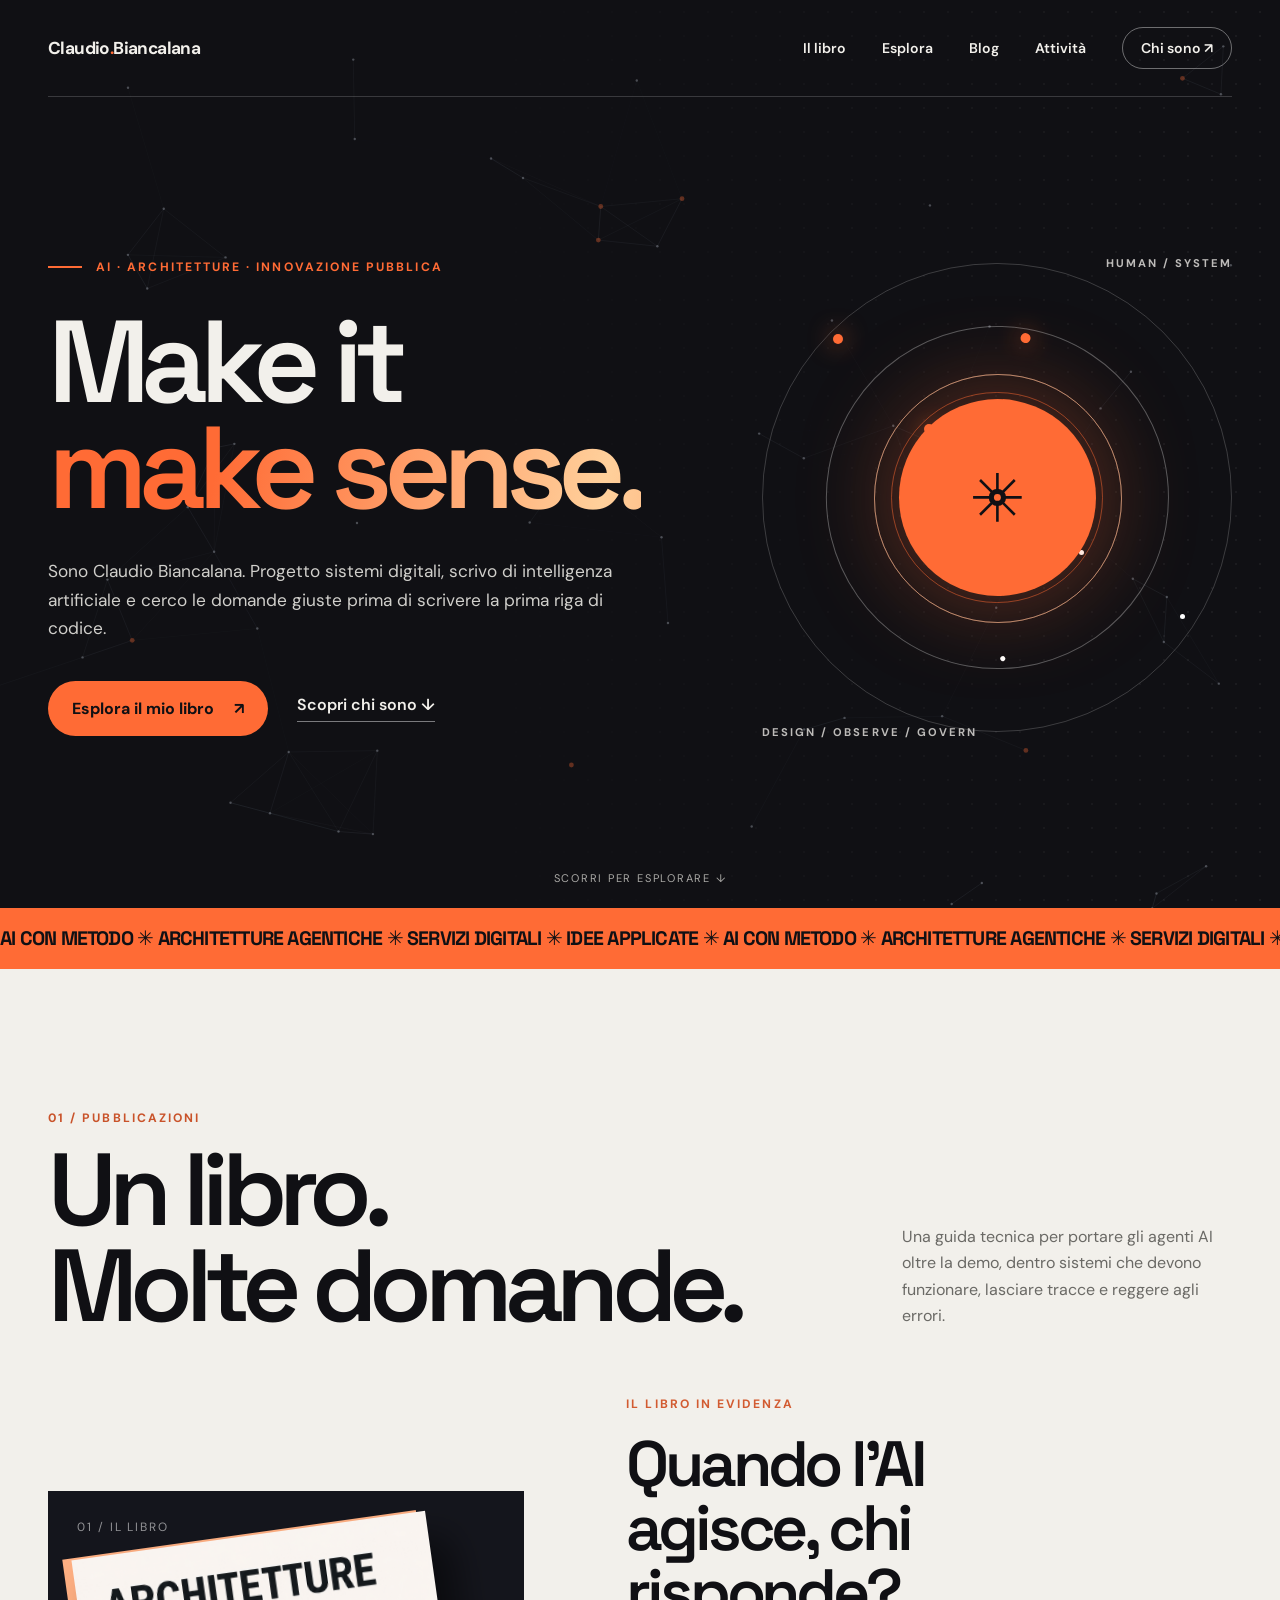
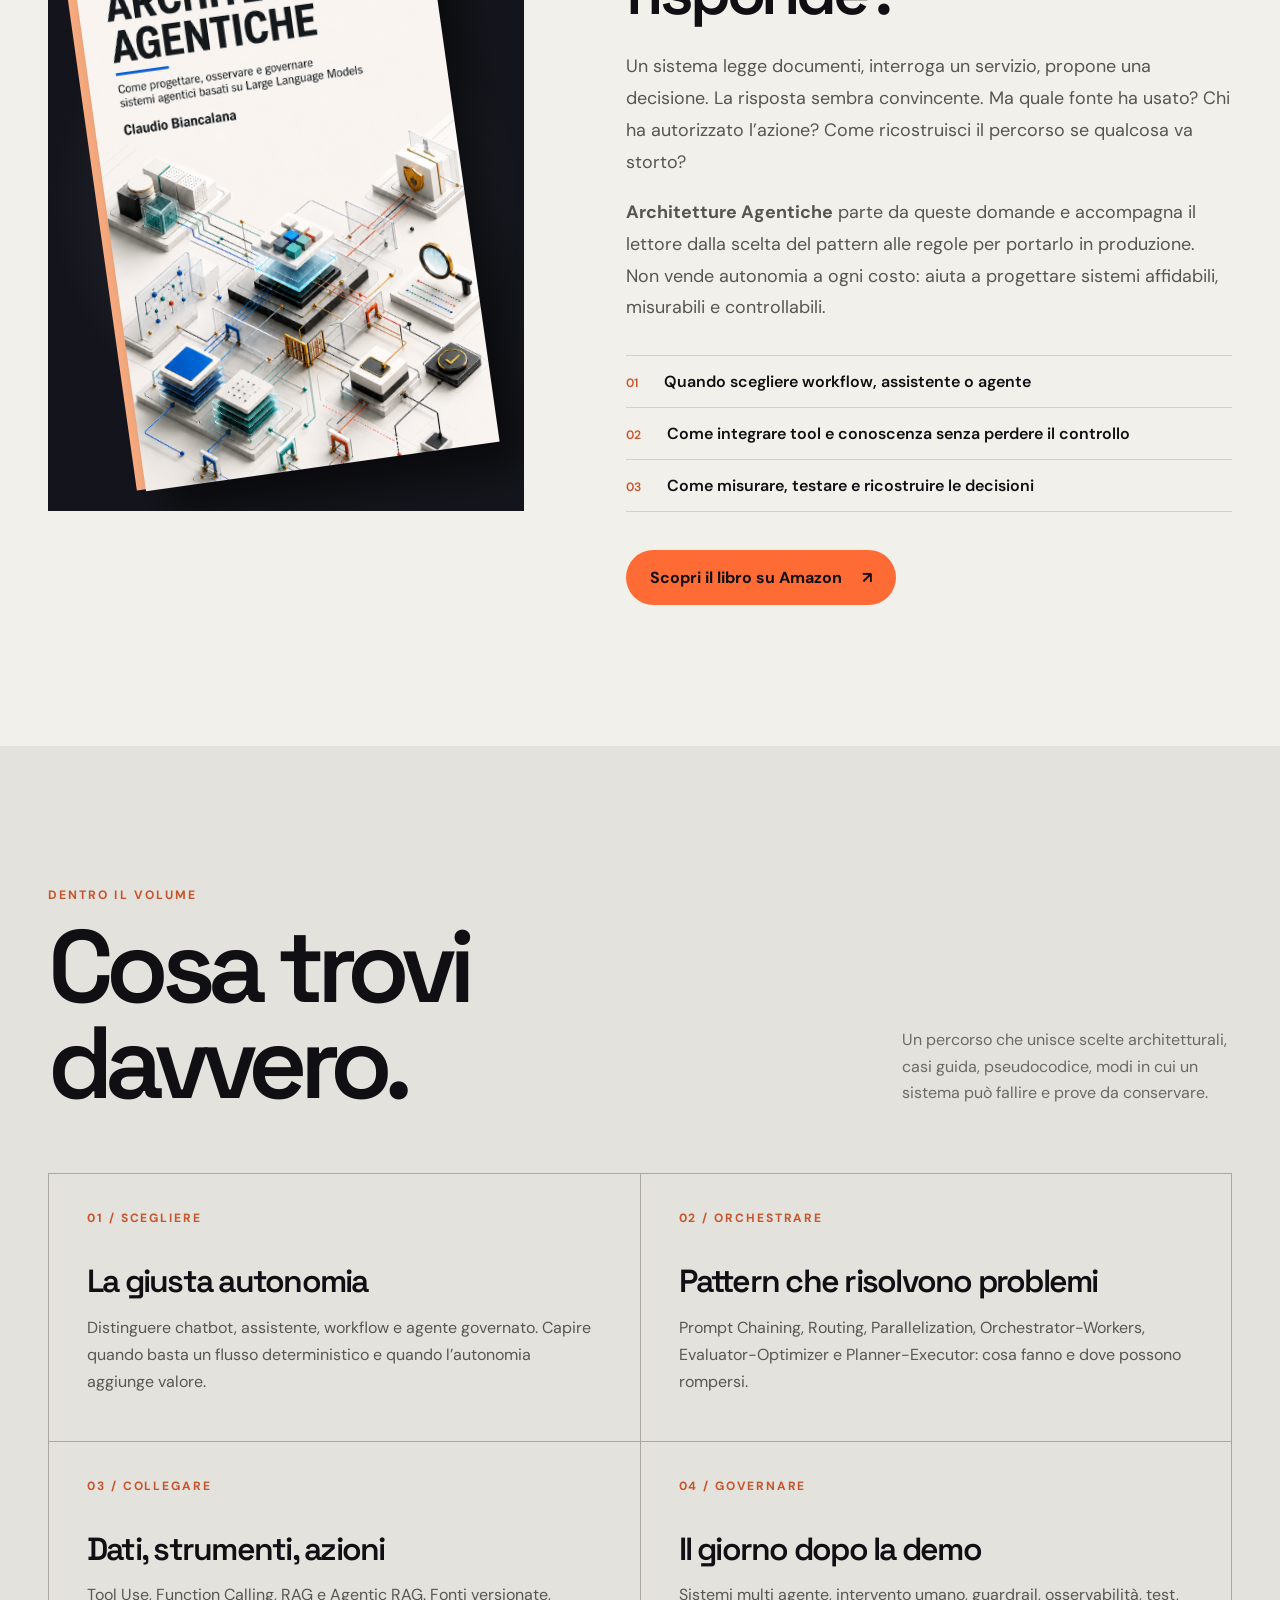
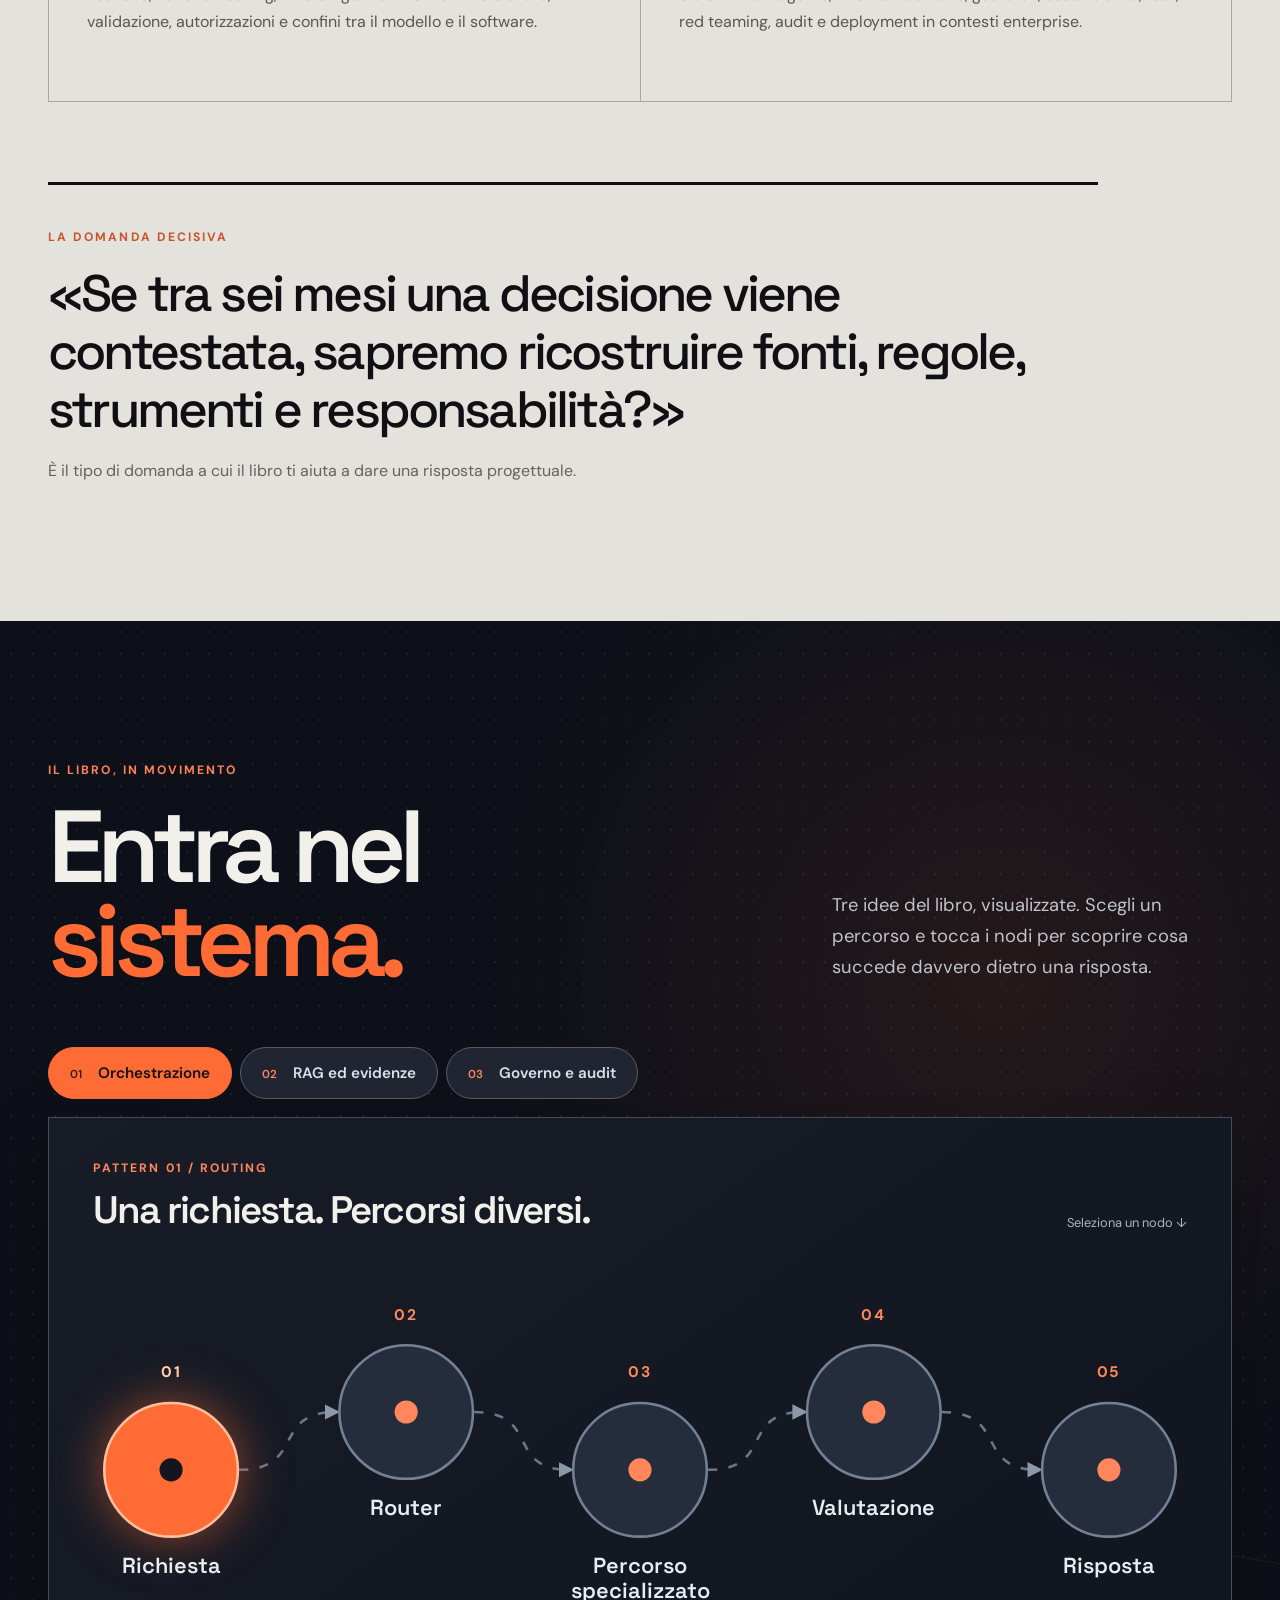
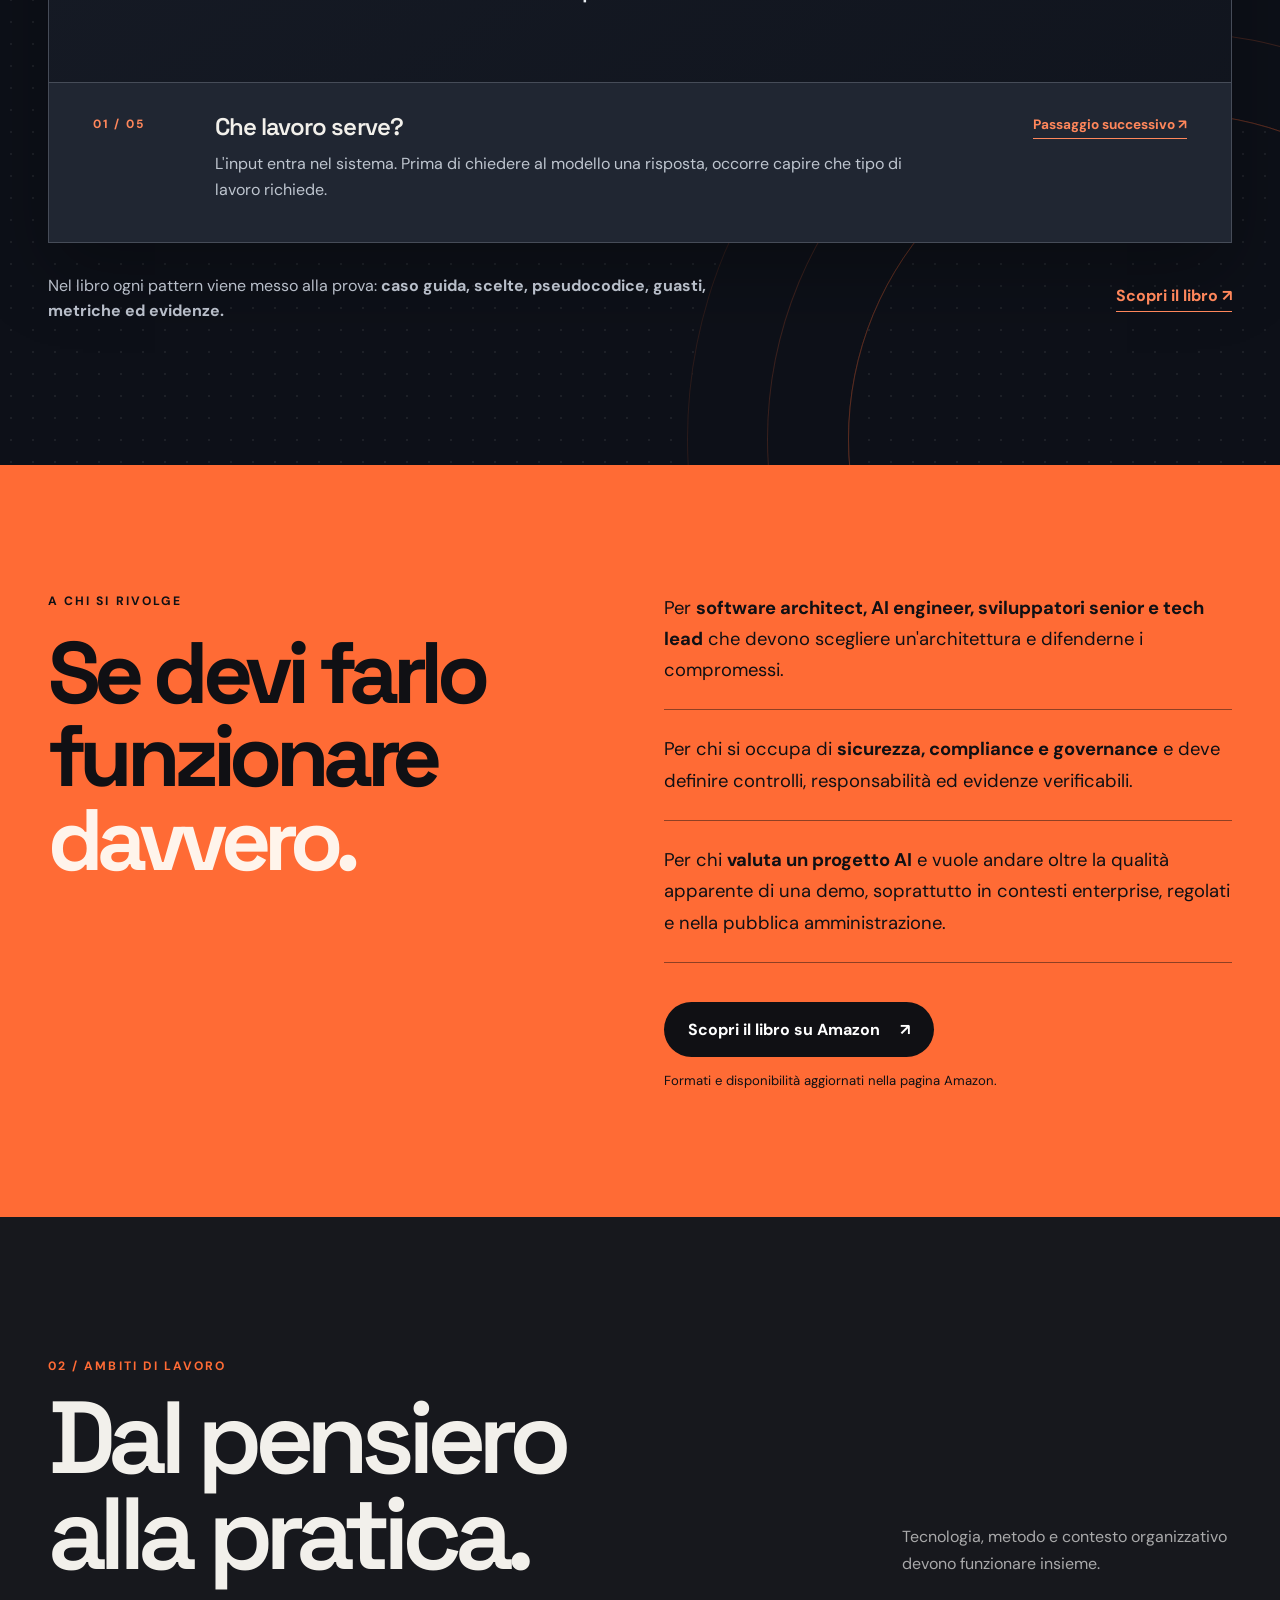
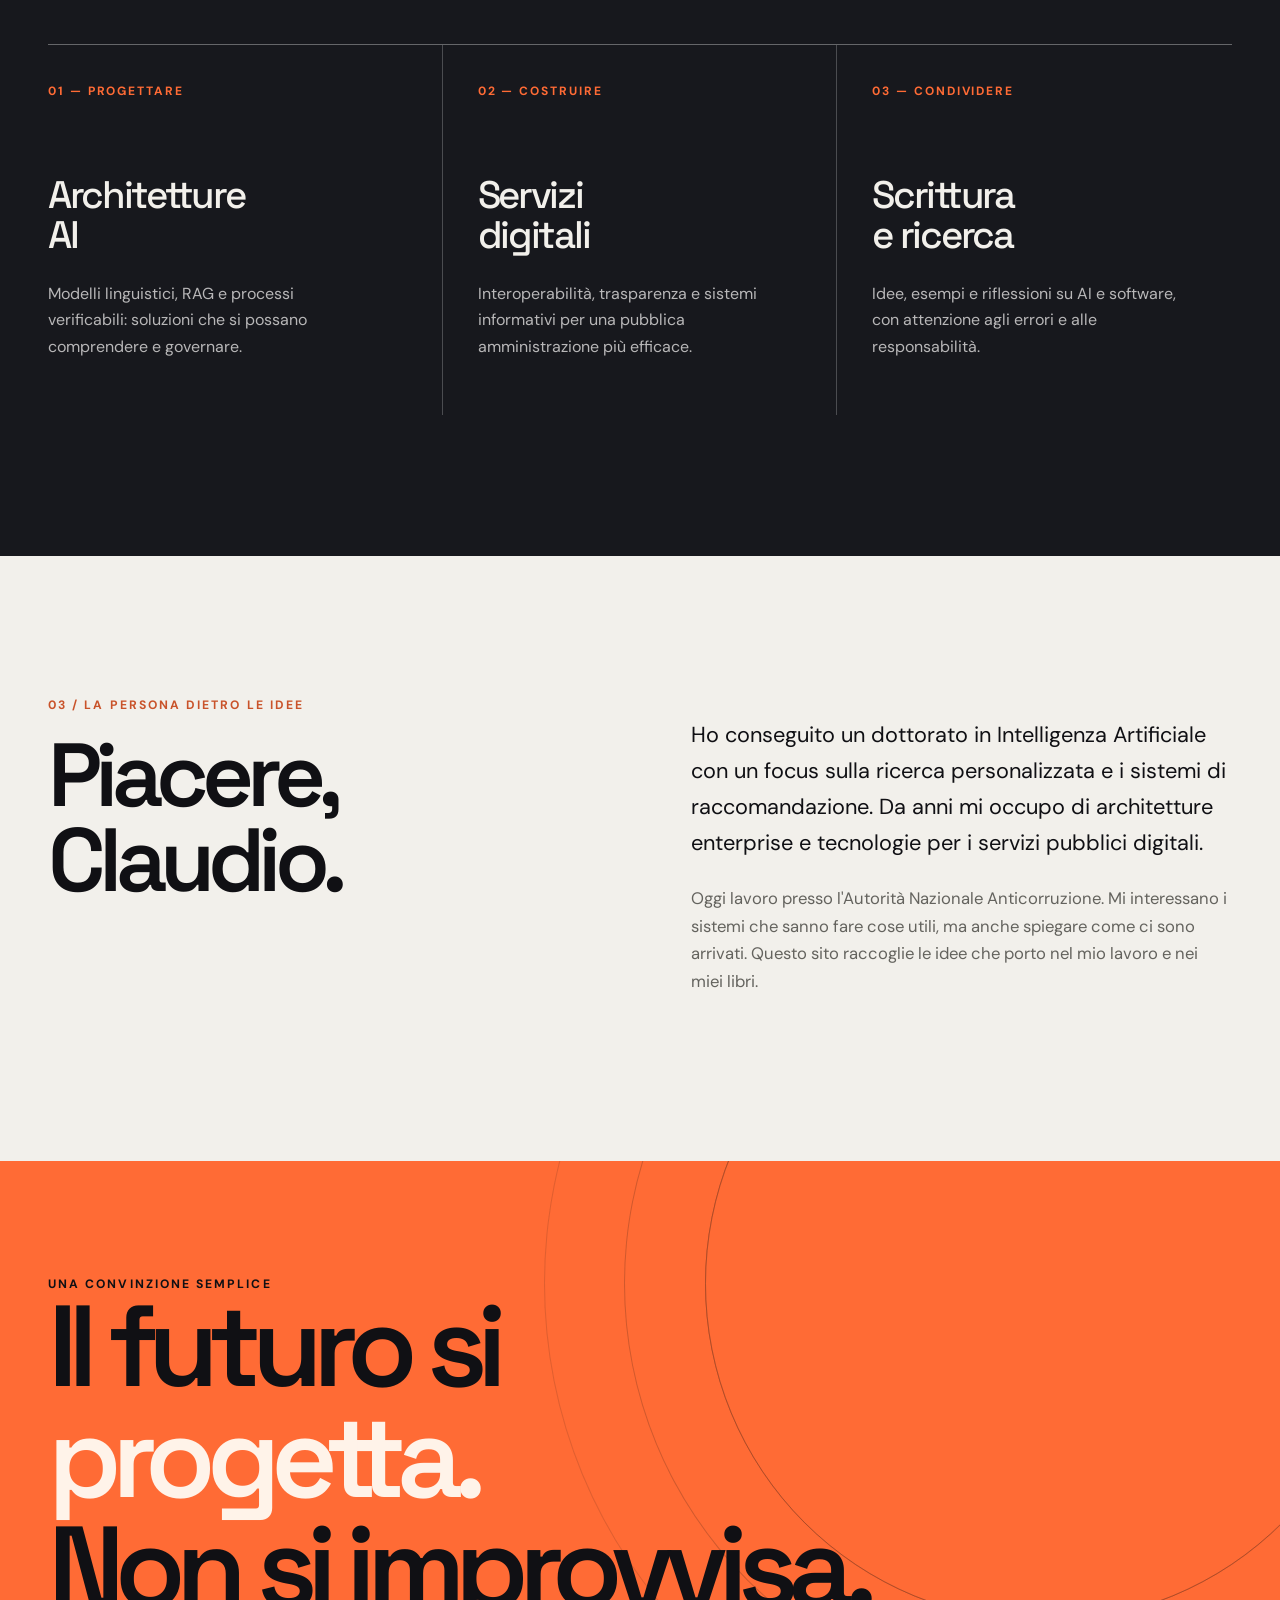
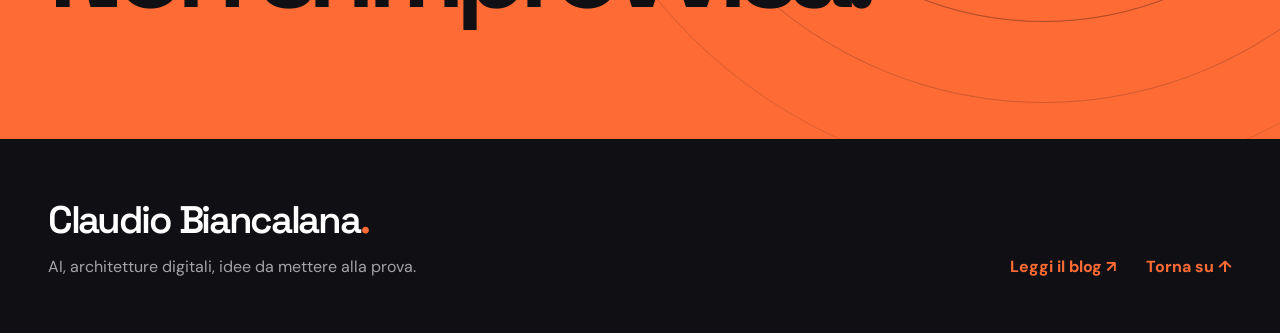
==== commit c19a573d: "Revise bio to include research focus on recommendation systems Updated personal information and focu" ====
--- a/index.html
+++ b/index.html
@@ -33,7 +33,7 @@
 <div class="lab-panel" role="tabpanel" id="lab-panel" aria-labelledby="tab-orchestrazione"><div class="diagram-top"><div><span class="eyebrow" id="scene-kicker">Pattern 01 / Routing</span><h3 id="scene-title">Una richiesta. Percorsi diversi.</h3></div><span class="diagram-hint">Seleziona un nodo ↓</span></div><div class="diagram-scroll"><svg id="concept-diagram" viewBox="0 0 920 340" role="group" aria-label="Diagramma interattivo dell'orchestrazione"></svg></div><div class="node-detail" aria-live="polite"><div class="detail-index" id="detail-index">01 / 05</div><div><h4 id="detail-title">La richiesta</h4><p id="detail-copy">Un input entra nel sistema. Prima di rispondere, occorre capire che tipo di lavoro richiede.</p></div><button class="next-node" type="button" aria-label="Vai al passaggio successivo">Passaggio successivo <span aria-hidden="true">↗</span></button></div></div><div class="lab-bottom"><p>Nel libro ogni pattern viene messo alla prova: <strong>caso guida, scelte, pseudocodice, guasti, metriche ed evidenze.</strong></p><a href="https://www.amazon.it/dp/B0HCDBLKKM" target="_blank" rel="noopener noreferrer">Scopri il libro ↗</a></div></div></section>
 <section class="reader-section"><div class="container reader-grid"><div class="reveal"><div class="eyebrow">A chi si rivolge</div><h2 class="display">Se devi farlo<br>funzionare<br><em>davvero.</em></h2></div><div class="reveal"><p>Per <strong>software architect, AI engineer, sviluppatori senior e tech lead</strong> che devono scegliere un'architettura e difenderne i compromessi.</p><p>Per chi si occupa di <strong>sicurezza, compliance e governance</strong> e deve definire controlli, responsabilità ed evidenze verificabili.</p><p>Per chi <strong>valuta un progetto AI</strong> e vuole andare oltre la qualità apparente di una demo, soprattutto in contesti enterprise, regolati e nella pubblica amministrazione.</p><a class="pill" href="https://www.amazon.it/dp/B0HCDBLKKM" target="_blank" rel="noopener noreferrer">Scopri il libro su Amazon <span aria-hidden="true">↗</span></a><small>Formati e disponibilità aggiornati nella pagina Amazon.</small></div></div></section>
 <section class="section dark" id="attivita"><div class="container"><div class="section-top reveal"><div><div class="eyebrow">02 / Ambiti di lavoro</div><h2 class="display">Dal pensiero<br>alla pratica.</h2></div><p>Tecnologia, metodo e contesto organizzativo devono funzionare insieme.</p></div><div class="activity"><article class="card reveal"><span class="number">01 — PROGETTARE</span><h3>Architetture<br>AI</h3><p>Modelli linguistici, RAG e processi verificabili: soluzioni che si possano comprendere e governare.</p></article><article class="card reveal"><span class="number">02 — COSTRUIRE</span><h3>Servizi<br>digitali</h3><p>Interoperabilità, trasparenza e sistemi informativi per una pubblica amministrazione più efficace.</p></article><article class="card reveal"><span class="number">03 — CONDIVIDERE</span><h3>Scrittura<br>e ricerca</h3><p>Idee, esempi e riflessioni su AI e software, con attenzione agli errori e alle responsabilità.</p></article></div></div></section>
-<section class="section" id="chi-sono"><div class="container about"><div class="reveal"><div class="eyebrow">03 / La persona dietro le idee</div><h2>Piacere,<br>Claudio.</h2></div><div class="about-copy reveal"><p>Ho conseguito un dottorato in Intelligenza Artificiale con una ricerca sulla ricerca personalizzata. Da anni mi occupo di architetture enterprise e tecnologie per i servizi pubblici digitali.</p><p>Oggi lavoro presso l'Autorità Nazionale Anticorruzione. Mi interessano i sistemi che sanno fare cose utili, ma anche spiegare come ci sono arrivati. Questo sito raccoglie le idee che porto nel mio lavoro e nei miei libri.</p></div></div></section>
+<section class="section" id="chi-sono"><div class="container about"><div class="reveal"><div class="eyebrow">03 / La persona dietro le idee</div><h2>Piacere,<br>Claudio.</h2></div><div class="about-copy reveal"><p>Ho conseguito un dottorato in Intelligenza Artificiale con un focus sulla ricerca personalizzata e i sistemi di raccomandazione. Da anni mi occupo di architetture enterprise e tecnologie per i servizi pubblici digitali.</p><p>Oggi lavoro presso l'Autorità Nazionale Anticorruzione. Mi interessano i sistemi che sanno fare cose utili, ma anche spiegare come ci sono arrivati. Questo sito raccoglie le idee che porto nel mio lavoro e nei miei libri.</p></div></div></section>
 <section class="statement"><div class="container reveal"><div class="eyebrow">Una convinzione semplice</div><h2>Il futuro si<br><span>progetta.</span><br>Non si improvvisa.</h2></div></section></main>
 <footer class="footer"><div class="container footer-grid"><div><strong>Claudio Biancalana<span style="color:var(--orange)">.</span></strong><p>AI, architetture digitali, idee da mettere alla prova.</p></div><div class="footer-actions"><a href="/blog/">Leggi il blog ↗</a><a href="#inizio">Torna su ↑</a></div></div></footer>
 <script>if('IntersectionObserver'in window){const observer=new IntersectionObserver(entries=>{entries.forEach(entry=>{if(entry.isIntersecting){entry.target.classList.add('visible');observer.unobserve(entry.target)}})},{threshold:.12});document.querySelectorAll('.reveal').forEach(el=>observer.observe(el))}else{document.querySelectorAll('.reveal').forEach(el=>el.classList.add('visible'))}</script>
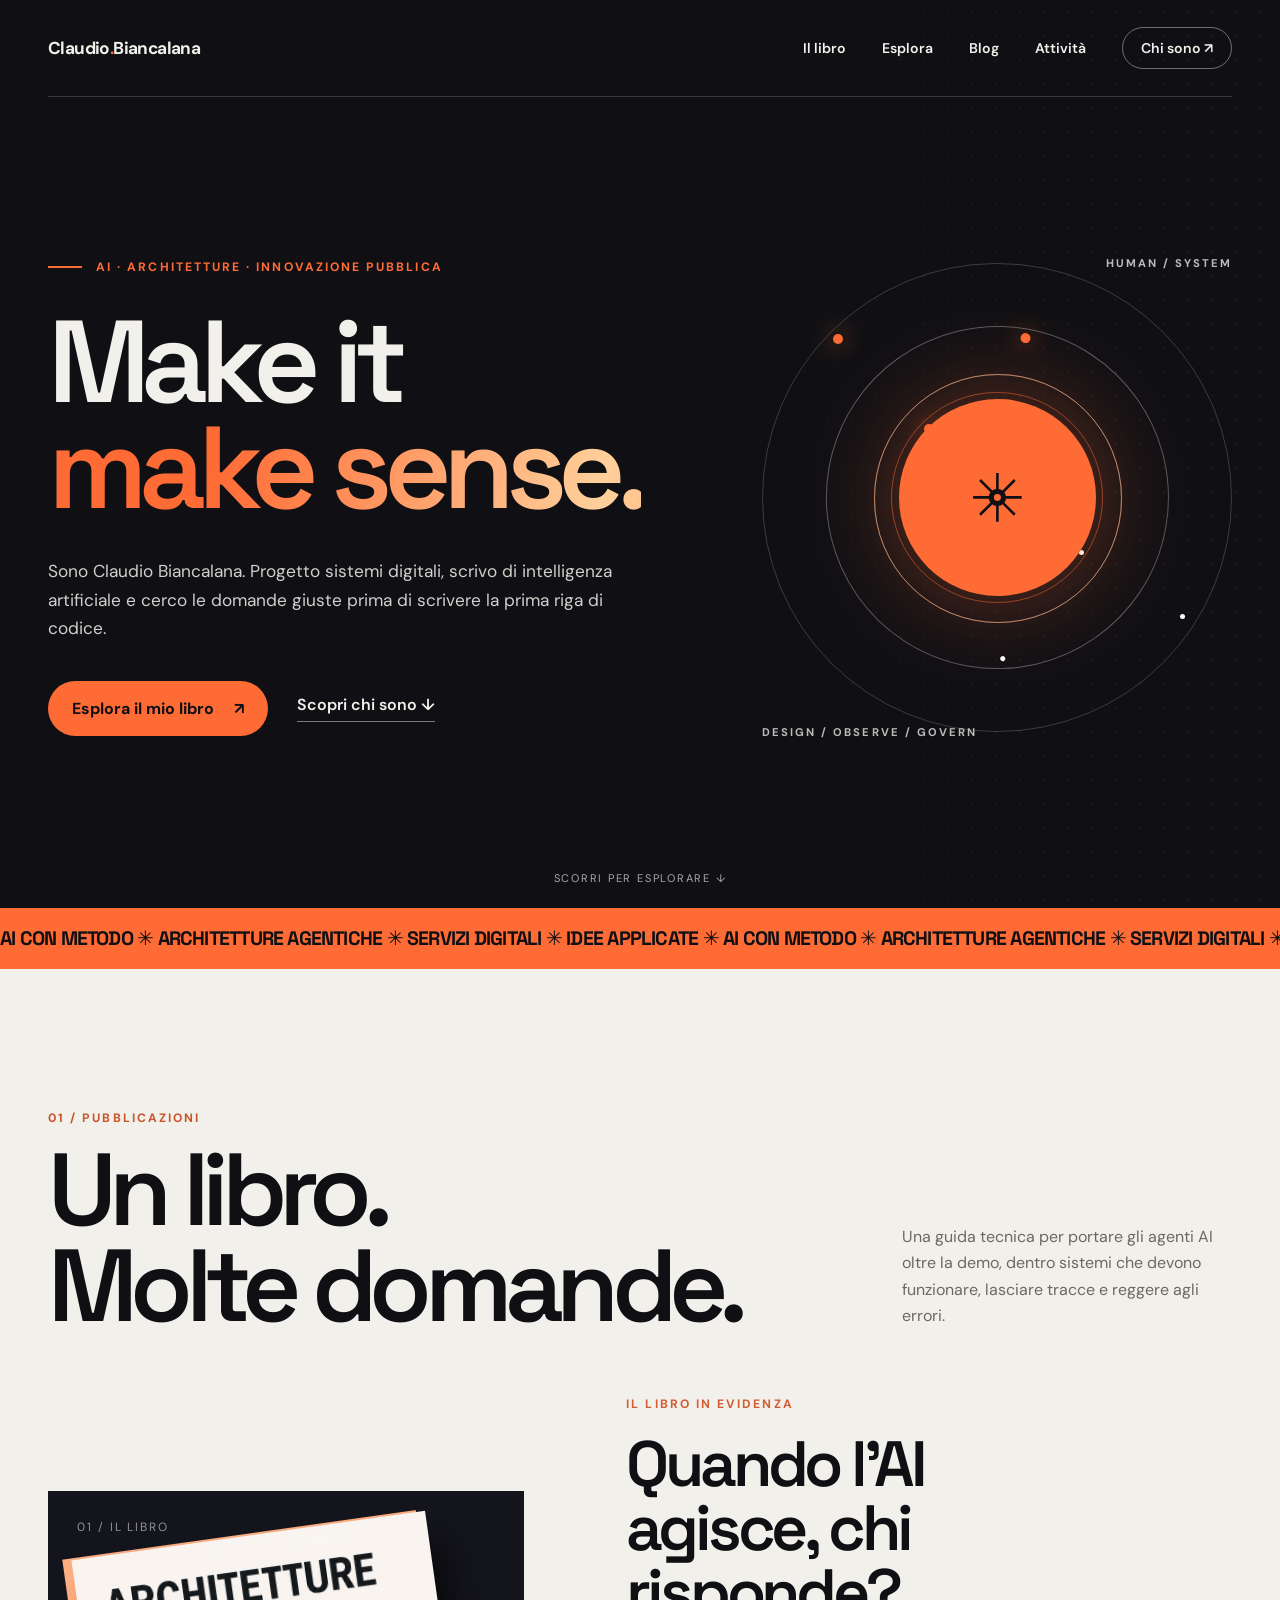
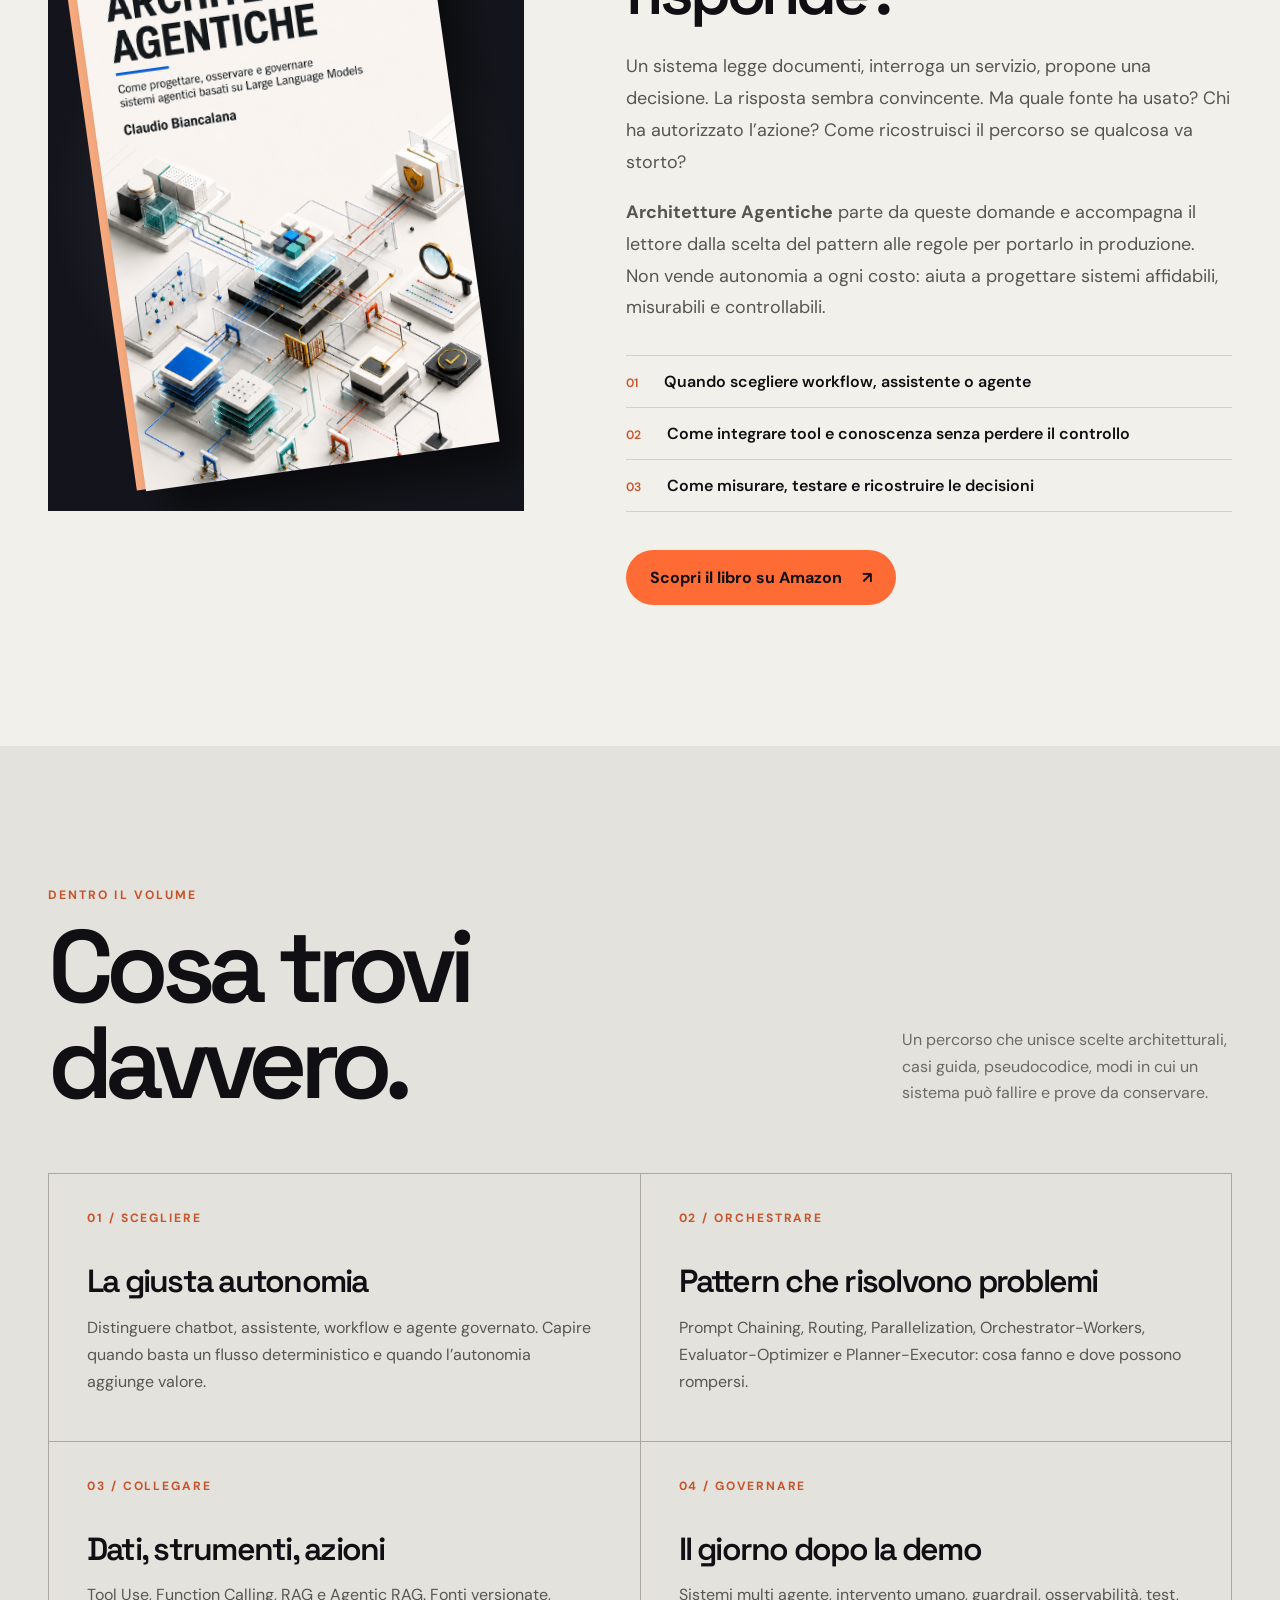
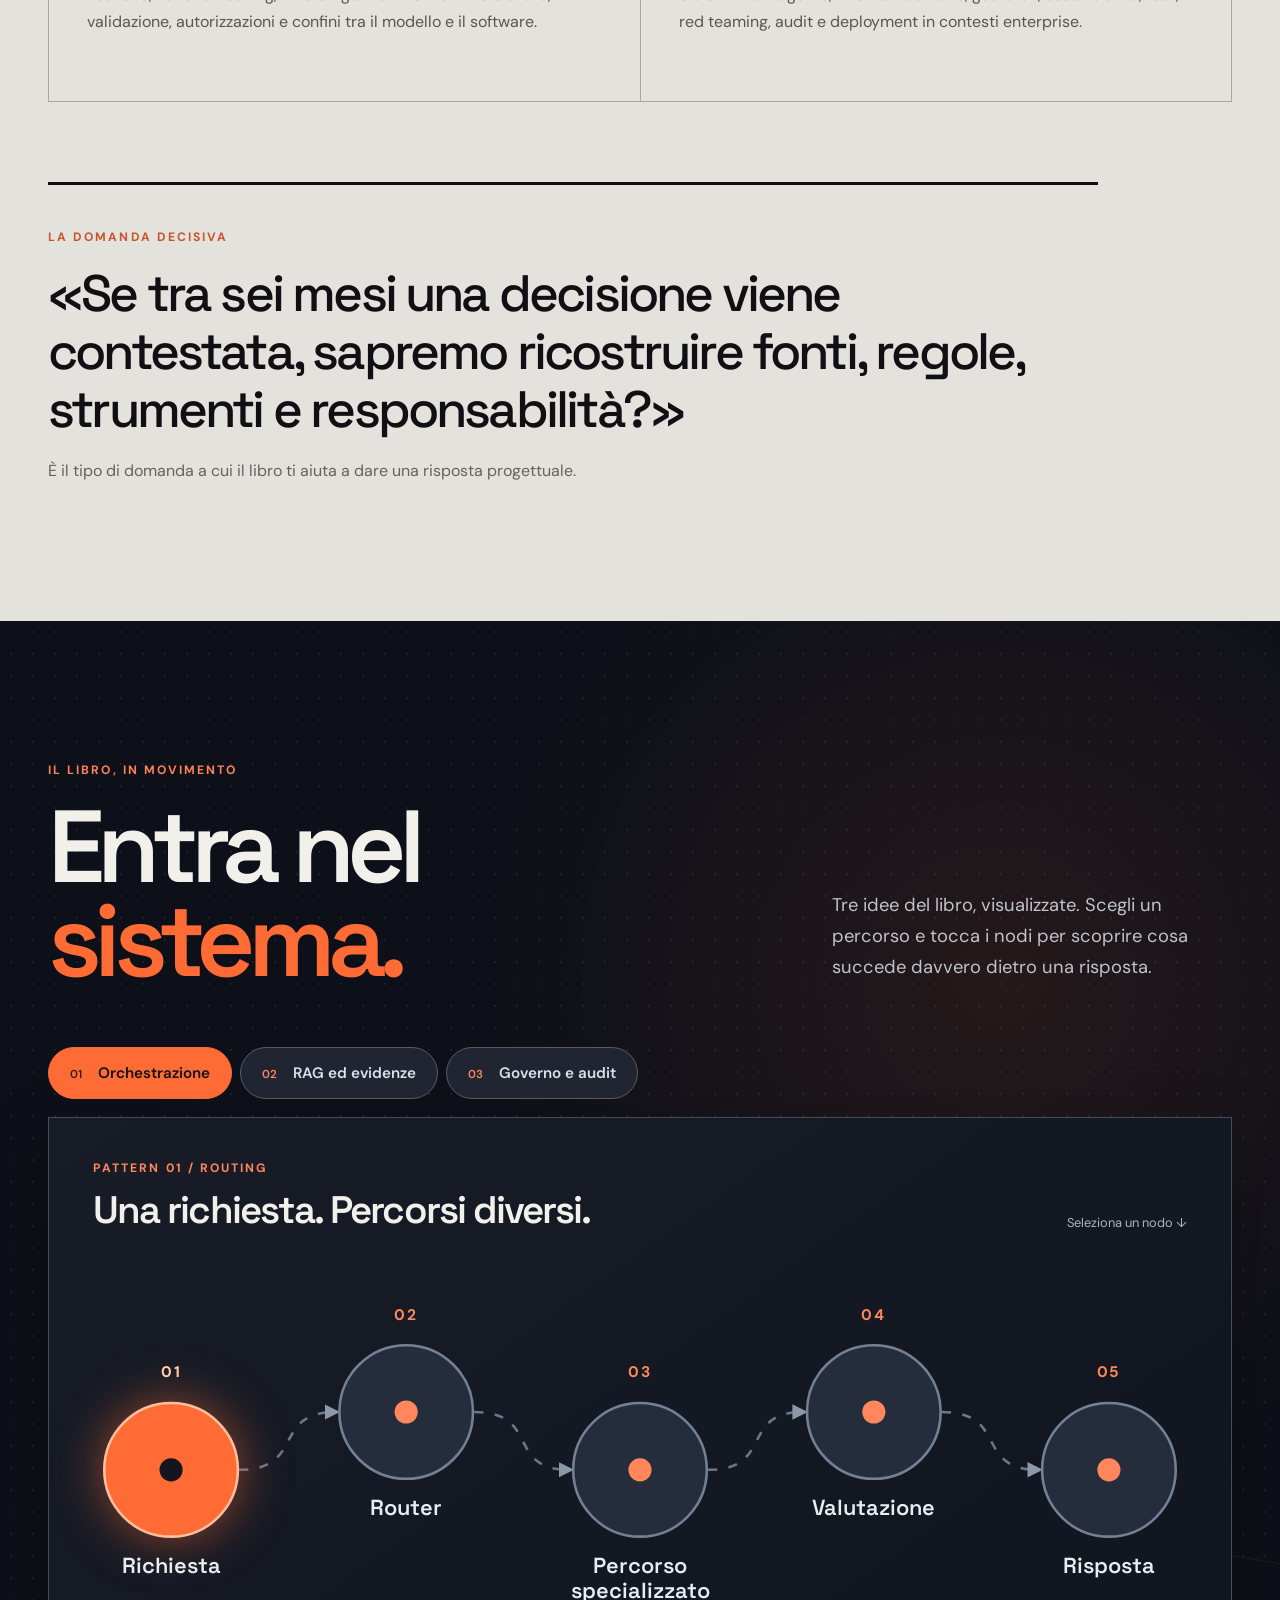
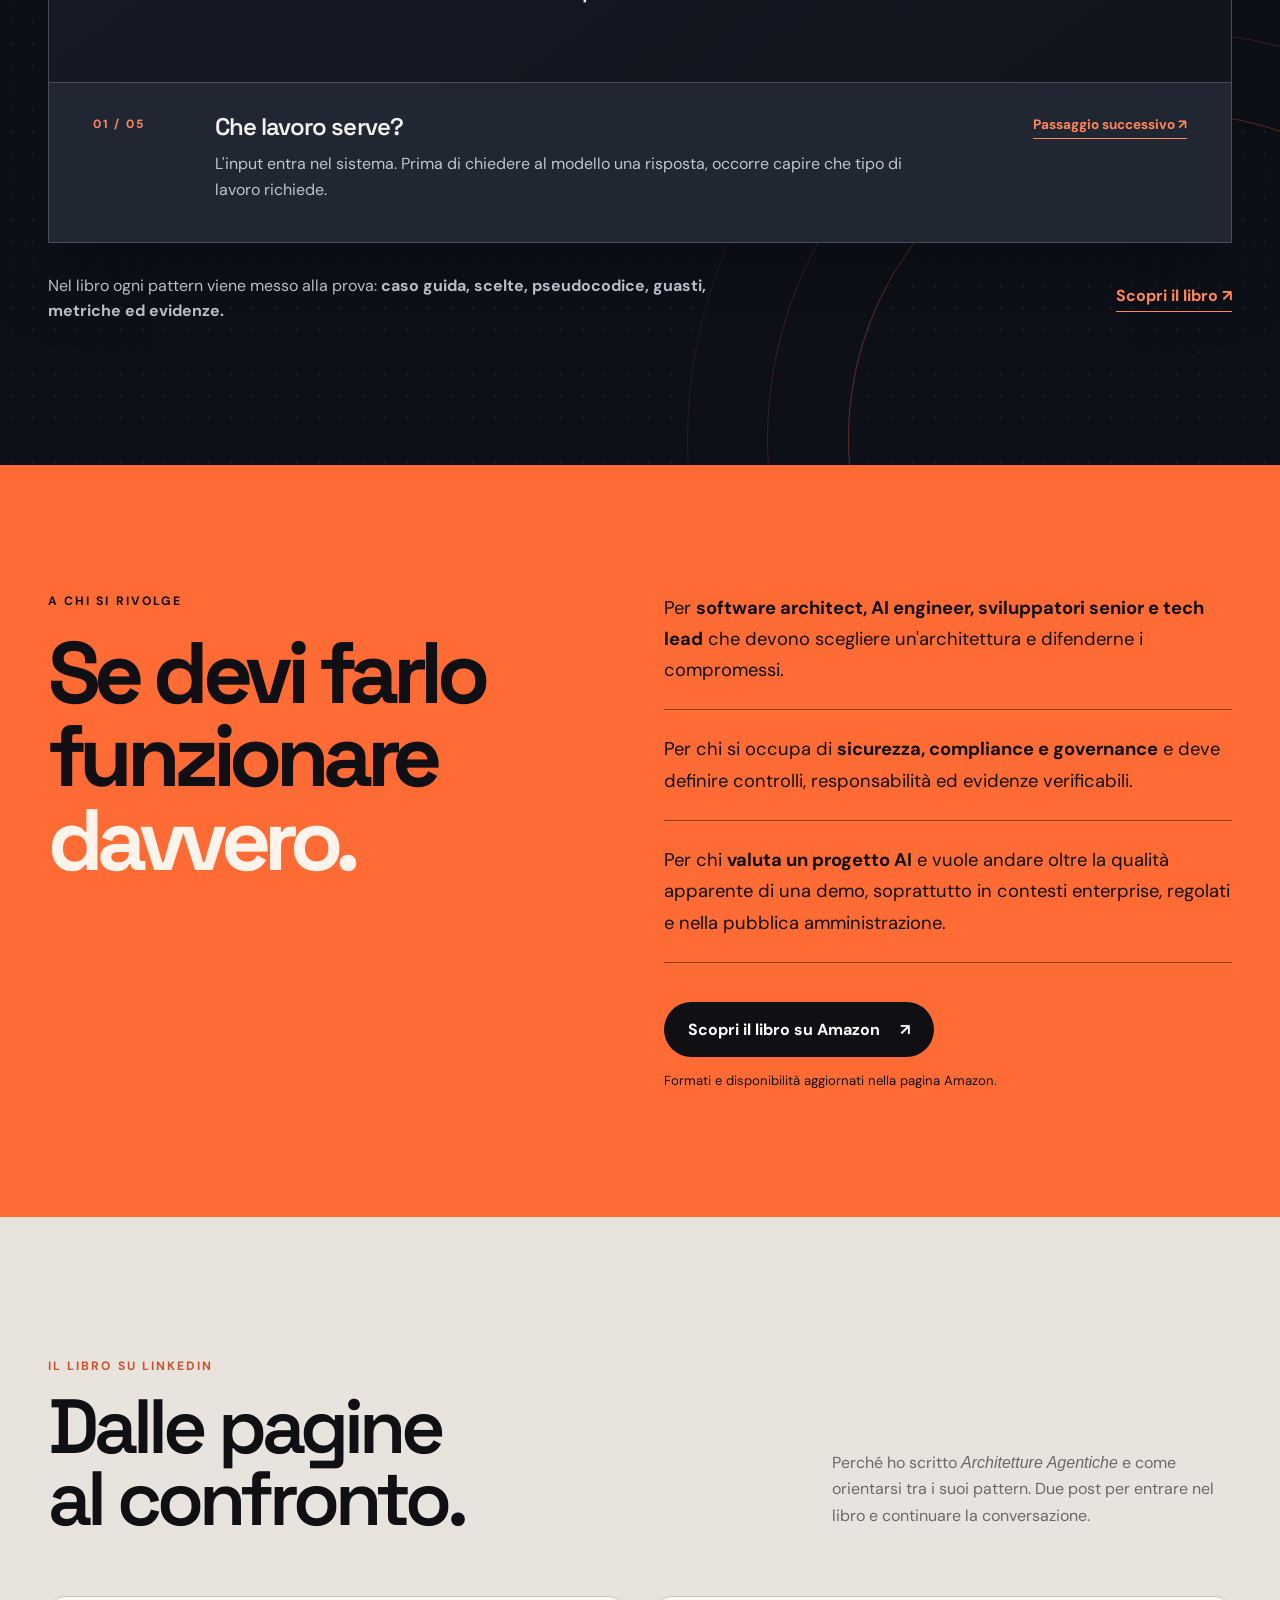
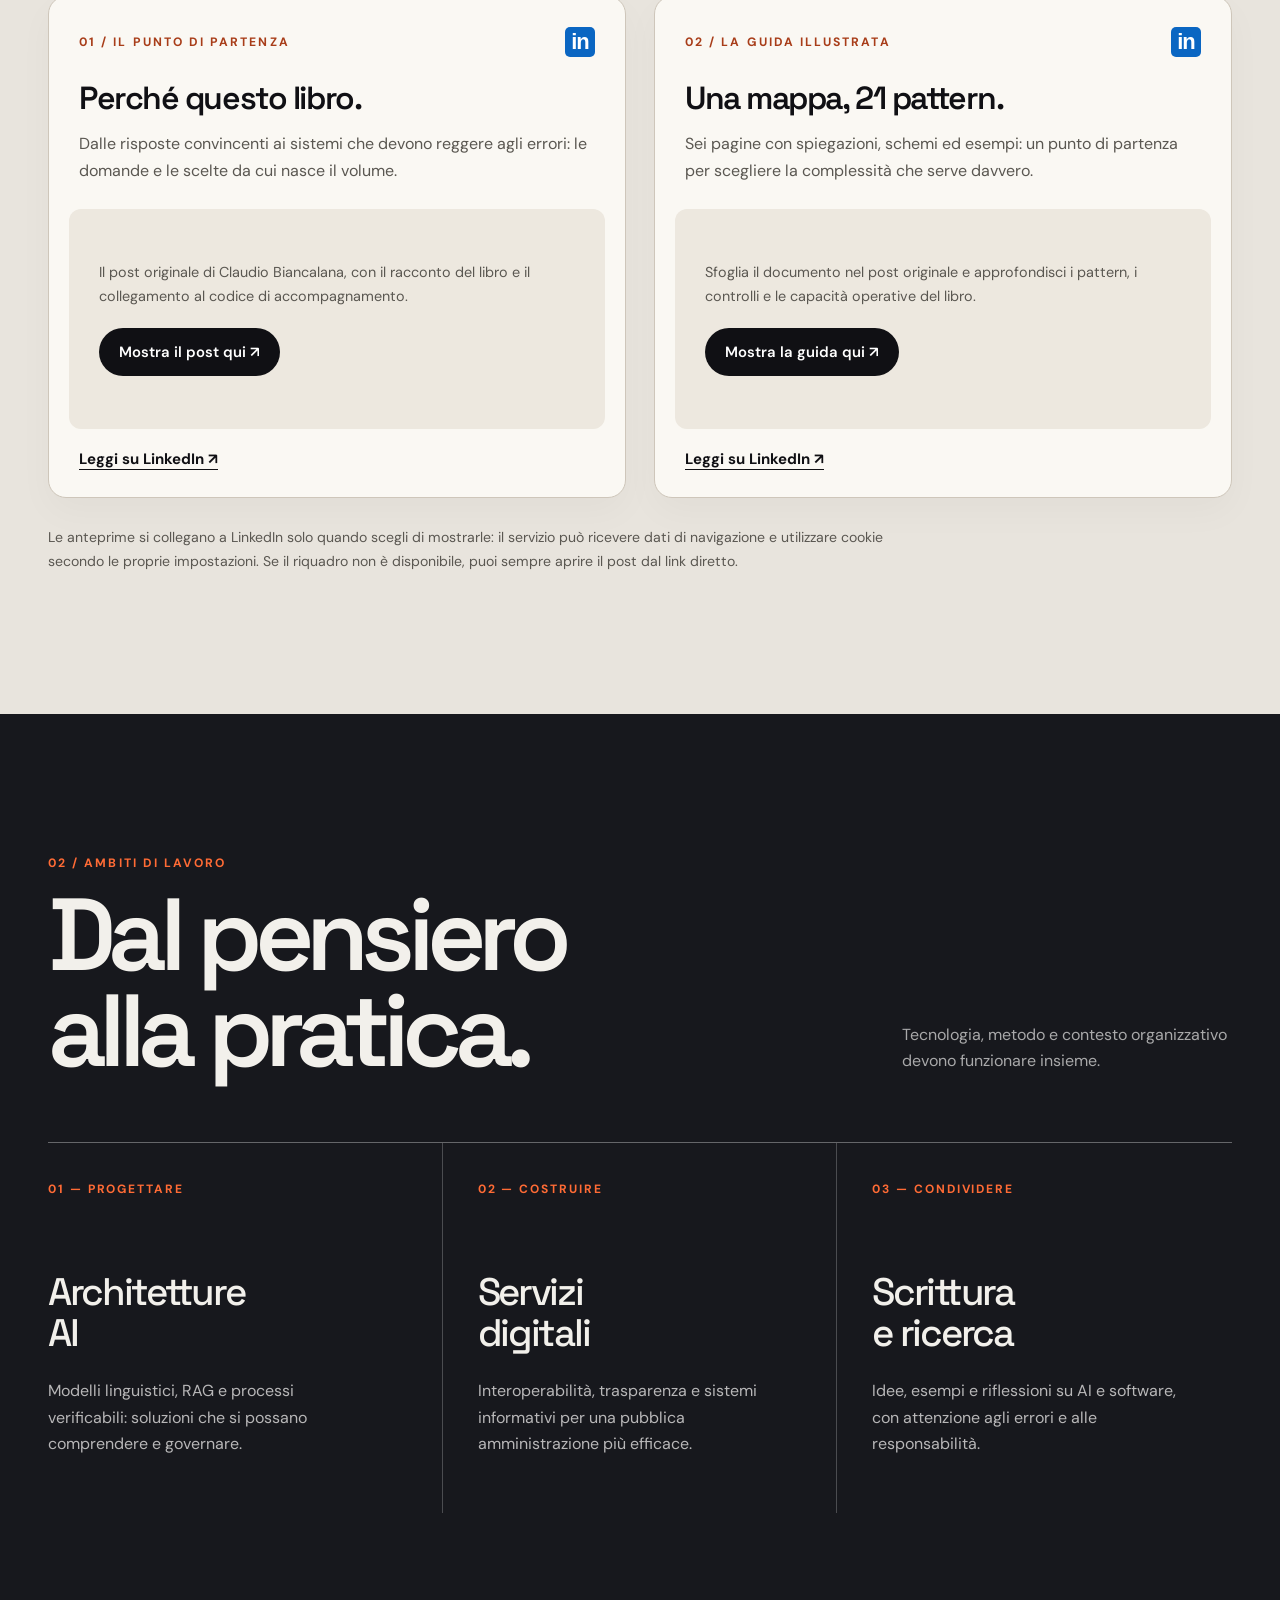
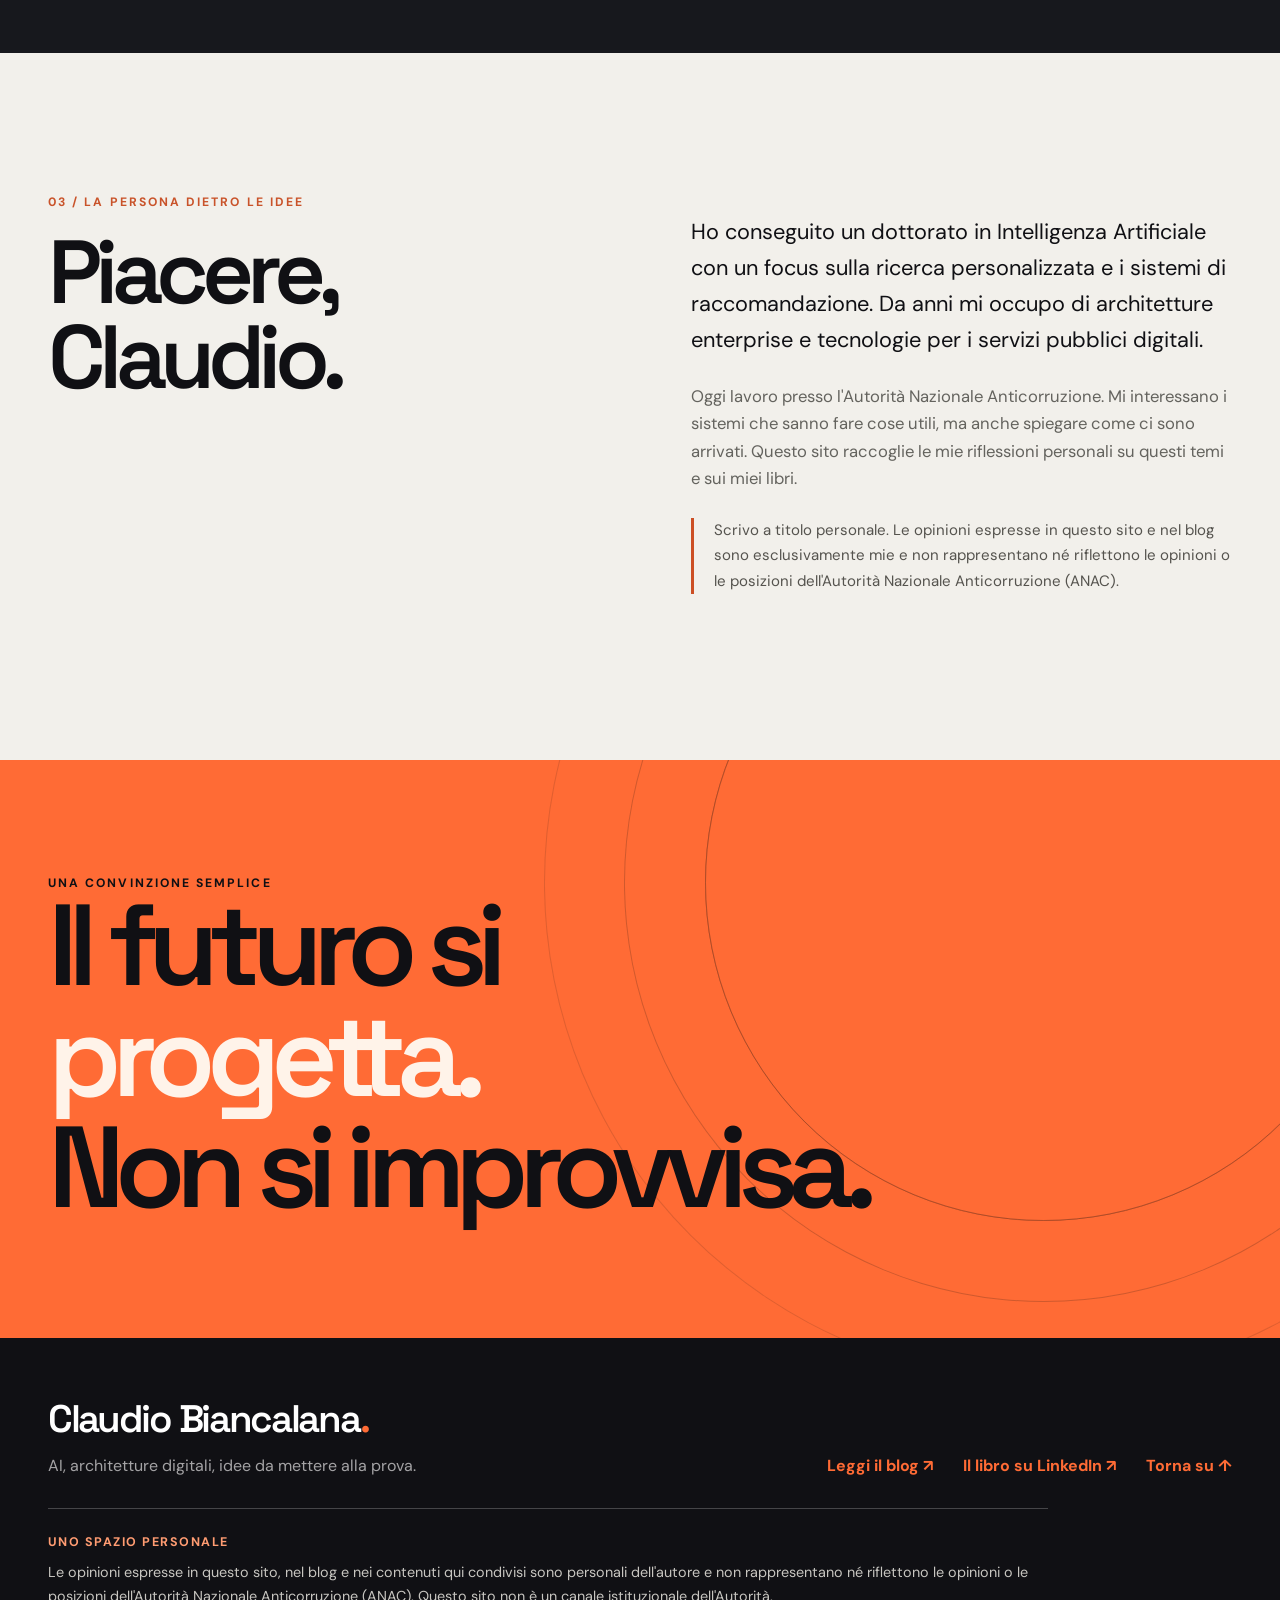
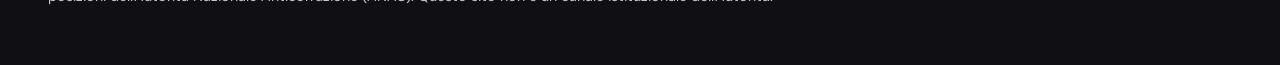
==== commit 254aa30b: "Add personal opinions disclaimer and LinkedIn book posts" ====
--- a/index.html
+++ b/index.html
@@ -13,6 +13,7 @@
 :root{--ink:#101014;--paper:#f2f0eb;--orange:#ff6b35;--line:#d4d0c8;--muted:#6a6965;font-family:'DM Sans',Arial,sans-serif;color:var(--ink);background:var(--paper);scroll-behavior:smooth}*{box-sizing:border-box}body{margin:0;overflow-x:hidden}a{color:inherit}a:focus-visible{outline:3px solid var(--orange);outline-offset:5px}.container{width:min(1440px,calc(100% - 96px));margin-inline:auto}.display{font-family:'Space Grotesk',Arial,sans-serif;letter-spacing:-.075em}.eyebrow{font-size:.76rem;font-weight:700;letter-spacing:.17em;text-transform:uppercase}.top{background:var(--ink);color:var(--paper);min-height:100svh;position:relative;overflow:hidden}.top:after{content:"";pointer-events:none;position:absolute;inset:0;background-image:radial-gradient(#ffffff24 1px,transparent 1px);background-size:24px 24px;mask-image:linear-gradient(90deg,transparent 35%,black);opacity:.37}.nav{position:relative;z-index:3;display:flex;justify-content:space-between;align-items:center;padding:27px 0;border-bottom:1px solid #ffffff2c}.logo{text-decoration:none;font-weight:700;font-size:1.08rem;letter-spacing:-.035em}.logo span{color:var(--orange)}.links{display:flex;align-items:center;gap:36px}.links a{text-decoration:none;font-size:.88rem;font-weight:600}.links a:hover{color:var(--orange)}.nav-cta{border:1px solid #ffffff64;border-radius:100px;padding:11px 18px}.hero{position:relative;z-index:2;display:grid;grid-template-columns:1.18fr .82fr;align-items:center;gap:3vw;min-height:calc(100svh - 89px);padding:80px 0 90px}.hero-copy{position:relative;z-index:2}.hero .eyebrow{color:var(--orange);display:flex;align-items:center;gap:14px}.hero .eyebrow:before{content:"";width:34px;height:2px;background:var(--orange)}h1{font-size:clamp(4.5rem,9.1vw,10rem);font-weight:600;line-height:.91;margin:34px 0 36px;max-width:1000px}.hero h1 em{font-style:normal;color:var(--orange)}.hero-desc{font-size:clamp(1.05rem,1.35vw,1.3rem);line-height:1.65;color:#d0cfcb;max-width:570px;margin:0 0 38px}.hero-actions{display:flex;align-items:center;gap:29px;flex-wrap:wrap}.pill{display:inline-flex;gap:20px;align-items:center;background:var(--orange);color:var(--ink);border-radius:100px;padding:17px 24px;text-decoration:none;font-weight:700;transition:transform .25s,background .25s}.pill:hover{transform:translateY(-4px);background:#ff875b}.sub-link{text-decoration:none;font-weight:600;border-bottom:1px solid #ffffff72;padding-bottom:6px}.sub-link:hover{color:var(--orange)}.hero-art{height:min(620px,67vh);min-height:440px;position:relative;display:grid;place-items:center;isolation:isolate}.orbit{position:absolute;width:100%;aspect-ratio:1;border:1px solid #ffffff30;border-radius:50%;animation:rotate 38s linear infinite}.orbit:before,.orbit:after{content:"";position:absolute;width:10px;height:10px;border-radius:50%;background:var(--orange);top:15%;left:15%;box-shadow:0 0 24px var(--orange)}.orbit:after{width:5px;height:5px;top:75%;left:89%;background:white;box-shadow:none}.orbit.two{width:73%;transform:rotate(55deg);animation-direction:reverse;animation-duration:30s;border-color:#ffffff4d}.orbit.three{width:45%;animation-duration:22s;border-color:#ff6b3580}.core{z-index:1;width:42%;aspect-ratio:1;background:var(--orange);border-radius:50%;display:grid;place-items:center;box-shadow:0 0 100px #ff6b3569;animation:breathe 5s ease-in-out infinite}.core svg{width:44%;height:auto}.art-label{position:absolute;font-size:.7rem;letter-spacing:.18em;text-transform:uppercase;color:#bdbbb9;font-weight:700}.art-label.one{top:10%;right:0}.art-label.two{bottom:10%;left:0}.scroll-cue{position:absolute;z-index:3;bottom:23px;left:50%;transform:translateX(-50%);color:#aaa9a6;font-size:.69rem;letter-spacing:.16em;text-transform:uppercase}.ticker{overflow:hidden;background:var(--orange);color:var(--ink);padding:18px 0;white-space:nowrap}.ticker-track{width:max-content;display:flex;gap:38px;animation:marquee 32s linear infinite;font-family:'Space Grotesk',sans-serif;text-transform:uppercase;font-weight:700;letter-spacing:-.04em;font-size:1.22rem}.ticker b{font-weight:400}.section{padding:clamp(90px,11vw,160px) 0}.section-top{display:flex;justify-content:space-between;align-items:end;gap:30px;margin-bottom:62px}.section-top h2{font-size:clamp(3.6rem,8vw,8rem);line-height:.94;font-weight:600;margin:16px 0 0;max-width:980px}.section-top .eyebrow{color:#c9532a}.section-top p{max-width:330px;color:var(--muted);line-height:1.65;margin:0 0 5px}.book-section{background:var(--paper)}.book-grid{display:grid;grid-template-columns:.88fr 1.12fr;gap:clamp(50px,8vw,130px);align-items:center}.book-panel{background:#14151c;padding:35px;min-height:620px;display:grid;place-items:center;position:relative;overflow:hidden}.book-panel:before{content:"01 / IL LIBRO";position:absolute;top:28px;left:29px;color:#fff8;font-size:.75rem;letter-spacing:.16em}.book-cover{width:min(79%,340px);aspect-ratio:2/3;background:linear-gradient(155deg,#f04f2c,#ff814a 62%,#e74024);box-shadow:20px 28px 35px #0008,-9px -2px 0 #ffb083;transform:rotate(-8deg);transition:transform .6s;position:relative;padding:24px;color:#16161a;display:flex;flex-direction:column;overflow:hidden}.book-panel:hover .book-cover{transform:rotate(-3deg) translateY(-10px)}.book-cover:after{content:"";position:absolute;width:80%;aspect-ratio:1;border:1px solid #18181c80;border-radius:50%;right:-28%;bottom:10%;box-shadow:0 0 0 28px #ff7439,0 0 0 29px #18181c80,0 0 0 57px #ff7439,0 0 0 58px #18181c80}.book-cover small{font-size:.7rem;text-transform:uppercase;font-weight:700;letter-spacing:.15em}.book-cover strong{font:600 clamp(2.1rem,3.1vw,3.4rem)/.94 'Space Grotesk',sans-serif;letter-spacing:-.075em;margin:45px 0 13px;position:relative;z-index:1}.book-cover span{font-size:.74rem;line-height:1.4;max-width:165px;z-index:1}.book-cover i{margin-top:auto;font-size:.72rem;font-weight:700;font-style:normal;z-index:1}.book-content .eyebrow{color:#d25b31}.book-content h3{font:600 clamp(2.7rem,5vw,5.4rem)/1 'Space Grotesk',sans-serif;letter-spacing:-.065em;margin:20px 0 27px}.book-content p{color:#565650;font-size:1.12rem;line-height:1.78;max-width:610px}.book-points{border-top:1px solid var(--line);margin:31px 0 38px}.book-points div{padding:15px 0;border-bottom:1px solid var(--line);display:flex;gap:26px;align-items:baseline;font-weight:600}.book-points span{font-size:.76rem;color:#c9532a}.dark{background:#17181d;color:#f2f0eb}.dark .section-top p{color:#a9a9aa}.dark .section-top .eyebrow{color:var(--orange)}.activity{display:grid;grid-template-columns:repeat(3,1fr);border-top:1px solid #ffffff56}.card{padding:38px 35px 55px 0;min-height:370px;border-right:1px solid #ffffff39;display:flex;flex-direction:column;transition:background .3s,padding .3s}.card+ .card{padding-left:35px}.card:last-child{border:0}.card:hover{background:#ffffff0a;padding-top:28px}.card .number{color:var(--orange);font-size:.75rem;letter-spacing:.16em;font-weight:700}.card h3{font:500 clamp(2rem,3vw,3.4rem)/1.06 'Space Grotesk',sans-serif;letter-spacing:-.06em;margin:auto 0 25px}.card p{margin:0;color:#b8b7b8;line-height:1.65;max-width:325px}.about{display:grid;grid-template-columns:1fr 1fr;gap:8vw}.about h2{font:600 clamp(3.4rem,7vw,7rem)/.95 'Space Grotesk',sans-serif;letter-spacing:-.075em;margin:20px 0}.about .eyebrow{color:#c9532a}.about-copy{padding-top:20px}.about-copy p{font-size:clamp(1.15rem,1.7vw,1.5rem);line-height:1.65;margin:0 0 25px}.about-copy p+p{font-size:1.04rem;color:#64635e}.statement{background:var(--orange);padding:clamp(70px,9vw,130px) 0}.statement h2{font:600 clamp(3.8rem,9vw,10rem)/.96 'Space Grotesk',sans-serif;letter-spacing:-.085em;max-width:1200px;margin:0}.statement h2 span{color:#fff3e9}.footer{background:var(--ink);color:white;padding:56px 0}.footer-grid{display:flex;justify-content:space-between;gap:30px;align-items:end}.footer strong{font:600 clamp(1.8rem,3vw,3rem) 'Space Grotesk',sans-serif;letter-spacing:-.06em}.footer p{color:#a4a3a5;margin:12px 0 0}.footer a{color:var(--orange);text-decoration:none;font-weight:700}.footer a:hover{text-decoration:underline}.reveal{opacity:0;transform:translateY(36px);transition:opacity .75s,transform .75s}.reveal.visible{opacity:1;transform:translateY(0)}@keyframes rotate{to{transform:rotate(360deg)}}@keyframes breathe{50%{transform:scale(1.08);box-shadow:0 0 150px #ff6b3580}}@keyframes marquee{to{transform:translateX(-50%)}}@media(max-width:900px){.container{width:min(100% - 44px,700px)}.hero{grid-template-columns:1fr;padding:70px 0 95px;min-height:auto}.hero-art{height:370px;min-height:0;width:min(100%,420px);margin:0 auto}.hero h1{font-size:clamp(4.5rem,13vw,7rem)}.section-top,.book-grid,.about{display:block}.section-top p{margin-top:25px}.book-content{margin-top:65px}.activity{grid-template-columns:1fr}.card,.card+.card{padding:32px 0;min-height:0;border-right:0;border-bottom:1px solid #ffffff39}.card h3{margin:55px 0 20px}.book-panel{min-height:570px}.scroll-cue{display:none}}@media(max-width:600px){.container{width:calc(100% - 36px)}.nav{padding:20px 0}.links{gap:17px}.links a{font-size:.8rem}.nav-cta{display:none}.hero{padding:75px 0 70px}.hero h1{font-size:clamp(3.8rem,16vw,5.4rem);margin:28px 0}.hero-art{height:290px;width:290px}.art-label{display:none}.section{padding:80px 0}.section-top{margin-bottom:42px}.section-top h2{font-size:clamp(3.5rem,15vw,5.4rem)}.book-panel{min-height:470px;padding:22px}.book-cover{width:230px}.book-cover strong{font-size:2.3rem}.footer-grid{align-items:start;flex-direction:column}.statement h2{font-size:clamp(3.6rem,14vw,6rem)}}@media(prefers-reduced-motion:reduce){*,*:before,*:after{scroll-behavior:auto!important;animation:none!important;transition:none!important}.reveal{opacity:1;transform:none}}
 .deep-dive{background:#e4e2dc;padding:clamp(90px,11vw,150px) 0}.deep-dive .section-top .eyebrow{color:#c9532a}.topics{display:grid;grid-template-columns:repeat(2,1fr);border-top:1px solid #aaa79e;border-left:1px solid #aaa79e}.topic{padding:32px 38px 45px;border-right:1px solid #aaa79e;border-bottom:1px solid #aaa79e;min-height:260px}.topic span{color:#c9532a;font-size:.75rem;font-weight:700;letter-spacing:.16em}.topic h3{font:600 clamp(1.65rem,2.5vw,2.55rem)/1.08 'Space Grotesk',sans-serif;letter-spacing:-.055em;margin:37px 0 15px}.topic p{color:#575750;line-height:1.7;margin:0;max-width:530px}.takeaway{margin-top:80px;padding:44px 0 0;border-top:3px solid var(--ink);max-width:1050px}.takeaway .eyebrow{color:#c9532a}.takeaway p{font:500 clamp(2rem,4vw,4rem)/1.14 'Space Grotesk',sans-serif;letter-spacing:-.055em;margin:20px 0}.takeaway span{color:#64635e}.reader-section{background:var(--orange);padding:clamp(90px,10vw,140px) 0}.reader-grid{display:grid;grid-template-columns:.95fr 1.05fr;gap:8vw}.reader-section h2{font-size:clamp(3.6rem,6.8vw,7.3rem);line-height:.96;margin:22px 0}.reader-section h2 em{font-style:normal;color:#fff4eb}.reader-grid p{font-size:1.15rem;line-height:1.7;border-bottom:1px solid #1117;padding:0 0 23px;margin:0 0 24px}.reader-grid .pill{background:var(--ink);color:white;margin-top:15px}.reader-grid .pill:hover{background:#36363d}.reader-grid small{display:block;margin-top:15px;font-size:.82rem}@media(max-width:900px){.reader-grid{grid-template-columns:1fr;gap:35px}}@media(max-width:600px){.topics{grid-template-columns:1fr}.topic{padding:27px;min-height:0}.takeaway{margin-top:55px}}</style>
 <link rel="stylesheet" href="/effects.css">
+<link rel="stylesheet" href="/site-additions.css">
 </head>
 <body>
 <div class="reading-progress" aria-hidden="true"></div>
@@ -32,11 +33,50 @@
 <div class="lab-tabs" role="tablist" aria-label="Concetti da esplorare"><button type="button" class="lab-tab active" id="tab-orchestrazione" role="tab" aria-selected="true" aria-controls="lab-panel" data-scene="orchestrazione"><span>01</span> Orchestrazione</button><button type="button" class="lab-tab" id="tab-rag" role="tab" aria-selected="false" aria-controls="lab-panel" data-scene="rag" tabindex="-1"><span>02</span> RAG ed evidenze</button><button type="button" class="lab-tab" id="tab-governance" role="tab" aria-selected="false" aria-controls="lab-panel" data-scene="governance" tabindex="-1"><span>03</span> Governo e audit</button></div>
 <div class="lab-panel" role="tabpanel" id="lab-panel" aria-labelledby="tab-orchestrazione"><div class="diagram-top"><div><span class="eyebrow" id="scene-kicker">Pattern 01 / Routing</span><h3 id="scene-title">Una richiesta. Percorsi diversi.</h3></div><span class="diagram-hint">Seleziona un nodo ↓</span></div><div class="diagram-scroll"><svg id="concept-diagram" viewBox="0 0 920 340" role="group" aria-label="Diagramma interattivo dell'orchestrazione"></svg></div><div class="node-detail" aria-live="polite"><div class="detail-index" id="detail-index">01 / 05</div><div><h4 id="detail-title">La richiesta</h4><p id="detail-copy">Un input entra nel sistema. Prima di rispondere, occorre capire che tipo di lavoro richiede.</p></div><button class="next-node" type="button" aria-label="Vai al passaggio successivo">Passaggio successivo <span aria-hidden="true">↗</span></button></div></div><div class="lab-bottom"><p>Nel libro ogni pattern viene messo alla prova: <strong>caso guida, scelte, pseudocodice, guasti, metriche ed evidenze.</strong></p><a href="https://www.amazon.it/dp/B0HCDBLKKM" target="_blank" rel="noopener noreferrer">Scopri il libro ↗</a></div></div></section>
 <section class="reader-section"><div class="container reader-grid"><div class="reveal"><div class="eyebrow">A chi si rivolge</div><h2 class="display">Se devi farlo<br>funzionare<br><em>davvero.</em></h2></div><div class="reveal"><p>Per <strong>software architect, AI engineer, sviluppatori senior e tech lead</strong> che devono scegliere un'architettura e difenderne i compromessi.</p><p>Per chi si occupa di <strong>sicurezza, compliance e governance</strong> e deve definire controlli, responsabilità ed evidenze verificabili.</p><p>Per chi <strong>valuta un progetto AI</strong> e vuole andare oltre la qualità apparente di una demo, soprattutto in contesti enterprise, regolati e nella pubblica amministrazione.</p><a class="pill" href="https://www.amazon.it/dp/B0HCDBLKKM" target="_blank" rel="noopener noreferrer">Scopri il libro su Amazon <span aria-hidden="true">↗</span></a><small>Formati e disponibilità aggiornati nella pagina Amazon.</small></div></div></section>
+<section class="section linkedin-section" id="linkedin" aria-labelledby="linkedin-title">
+  <div class="container">
+    <div class="section-top">
+      <div><div class="eyebrow">Il libro su LinkedIn</div><h2 class="display" id="linkedin-title">Dalle pagine<br>al confronto.</h2></div>
+      <p>Perché ho scritto <em>Architetture Agentiche</em> e come orientarsi tra i suoi pattern. Due post per entrare nel libro e continuare la conversazione.</p>
+    </div>
+    <div class="linkedin-grid">
+      <article class="linkedin-card">
+        <header class="linkedin-card-header">
+          <div class="eyebrow">01 / Il punto di partenza <span class="linkedin-mark" aria-hidden="true">in</span></div>
+          <h3>Perché questo libro.</h3>
+          <p>Dalle risposte convincenti ai sistemi che devono reggere agli errori: le domande e le scelte da cui nasce il volume.</p>
+        </header>
+        <div class="linkedin-preview">
+          <p>Il post originale di Claudio Biancalana, con il racconto del libro e il collegamento al codice di accompagnamento.</p>
+          <button class="linkedin-load" type="button" aria-expanded="false" aria-controls="linkedin-introduzione" aria-describedby="linkedin-privacy" data-embed-url="https://www.linkedin.com/embed/feed/update/urn:li:share:7502415955562622976?collapsed=1" data-embed-title="Post LinkedIn di Claudio Biancalana: perché ho scritto Architetture Agentiche">Mostra il post qui ↗</button>
+        </div>
+        <div class="linkedin-frame" id="linkedin-introduzione" hidden></div>
+        <div class="linkedin-links"><a href="https://www.linkedin.com/feed/update/urn:li:share:7502415955562622976/" target="_blank" rel="noopener noreferrer">Leggi su LinkedIn ↗</a><button class="linkedin-close" type="button" hidden>Chiudi anteprima</button></div>
+      </article>
+      <article class="linkedin-card">
+        <header class="linkedin-card-header">
+          <div class="eyebrow">02 / La guida illustrata <span class="linkedin-mark" aria-hidden="true">in</span></div>
+          <h3>Una mappa, 21 pattern.</h3>
+          <p>Sei pagine con spiegazioni, schemi ed esempi: un punto di partenza per scegliere la complessità che serve davvero.</p>
+        </header>
+        <div class="linkedin-preview">
+          <p>Sfoglia il documento nel post originale e approfondisci i pattern, i controlli e le capacità operative del libro.</p>
+          <button class="linkedin-load" type="button" aria-expanded="false" aria-controls="linkedin-pattern" aria-describedby="linkedin-privacy" data-embed-url="https://www.linkedin.com/embed/feed/update/urn:li:ugcPost:7506651977590657024?collapsed=1" data-embed-title="Post LinkedIn di Claudio Biancalana: guida illustrata a 21 pattern">Mostra la guida qui ↗</button>
+        </div>
+        <div class="linkedin-frame" id="linkedin-pattern" hidden></div>
+        <div class="linkedin-links"><a href="https://www.linkedin.com/feed/update/urn:li:activity:7506651978748284929/" target="_blank" rel="noopener noreferrer">Leggi su LinkedIn ↗</a><button class="linkedin-close" type="button" hidden>Chiudi anteprima</button></div>
+      </article>
+    </div>
+    <p class="linkedin-help" id="linkedin-privacy">Le anteprime si collegano a LinkedIn solo quando scegli di mostrarle: il servizio può ricevere dati di navigazione e utilizzare cookie secondo le proprie impostazioni. Se il riquadro non è disponibile, puoi sempre aprire il post dal link diretto.</p>
+    <noscript><p class="linkedin-help">Le anteprime richiedono JavaScript. I link ai post restano disponibili.</p></noscript>
+  </div>
+</section>
 <section class="section dark" id="attivita"><div class="container"><div class="section-top reveal"><div><div class="eyebrow">02 / Ambiti di lavoro</div><h2 class="display">Dal pensiero<br>alla pratica.</h2></div><p>Tecnologia, metodo e contesto organizzativo devono funzionare insieme.</p></div><div class="activity"><article class="card reveal"><span class="number">01 — PROGETTARE</span><h3>Architetture<br>AI</h3><p>Modelli linguistici, RAG e processi verificabili: soluzioni che si possano comprendere e governare.</p></article><article class="card reveal"><span class="number">02 — COSTRUIRE</span><h3>Servizi<br>digitali</h3><p>Interoperabilità, trasparenza e sistemi informativi per una pubblica amministrazione più efficace.</p></article><article class="card reveal"><span class="number">03 — CONDIVIDERE</span><h3>Scrittura<br>e ricerca</h3><p>Idee, esempi e riflessioni su AI e software, con attenzione agli errori e alle responsabilità.</p></article></div></div></section>
-<section class="section" id="chi-sono"><div class="container about"><div class="reveal"><div class="eyebrow">03 / La persona dietro le idee</div><h2>Piacere,<br>Claudio.</h2></div><div class="about-copy reveal"><p>Ho conseguito un dottorato in Intelligenza Artificiale con un focus sulla ricerca personalizzata e i sistemi di raccomandazione. Da anni mi occupo di architetture enterprise e tecnologie per i servizi pubblici digitali.</p><p>Oggi lavoro presso l'Autorità Nazionale Anticorruzione. Mi interessano i sistemi che sanno fare cose utili, ma anche spiegare come ci sono arrivati. Questo sito raccoglie le idee che porto nel mio lavoro e nei miei libri.</p></div></div></section>
+<section class="section" id="chi-sono"><div class="container about"><div class="reveal"><div class="eyebrow">03 / La persona dietro le idee</div><h2>Piacere,<br>Claudio.</h2></div><div class="about-copy reveal"><p>Ho conseguito un dottorato in Intelligenza Artificiale con un focus sulla ricerca personalizzata e i sistemi di raccomandazione. Da anni mi occupo di architetture enterprise e tecnologie per i servizi pubblici digitali.</p><p>Oggi lavoro presso l'Autorità Nazionale Anticorruzione. Mi interessano i sistemi che sanno fare cose utili, ma anche spiegare come ci sono arrivati. Questo sito raccoglie le mie riflessioni personali su questi temi e sui miei libri.</p><p class="personal-note">Scrivo a titolo personale. Le opinioni espresse in questo sito e nel blog sono esclusivamente mie e non rappresentano né riflettono le opinioni o le posizioni dell'Autorità Nazionale Anticorruzione (ANAC).</p></div></div></section>
 <section class="statement"><div class="container reveal"><div class="eyebrow">Una convinzione semplice</div><h2>Il futuro si<br><span>progetta.</span><br>Non si improvvisa.</h2></div></section></main>
-<footer class="footer"><div class="container footer-grid"><div><strong>Claudio Biancalana<span style="color:var(--orange)">.</span></strong><p>AI, architetture digitali, idee da mettere alla prova.</p></div><div class="footer-actions"><a href="/blog/">Leggi il blog ↗</a><a href="#inizio">Torna su ↑</a></div></div></footer>
+<footer class="footer"><div class="container footer-grid"><div><strong>Claudio Biancalana<span style="color:var(--orange)">.</span></strong><p>AI, architetture digitali, idee da mettere alla prova.</p></div><div class="footer-actions"><a href="/blog/">Leggi il blog ↗</a><a href="#linkedin">Il libro su LinkedIn ↗</a><a href="#inizio">Torna su ↑</a></div></div><div class="container notice-wrap"><aside class="personal-notice" aria-label="Nota personale"><strong>Uno spazio personale</strong><p>Le opinioni espresse in questo sito, nel blog e nei contenuti qui condivisi sono personali dell'autore e non rappresentano né riflettono le opinioni o le posizioni dell'Autorità Nazionale Anticorruzione (ANAC). Questo sito non è un canale istituzionale dell'Autorità.</p></aside></div></footer>
 <script>if('IntersectionObserver'in window){const observer=new IntersectionObserver(entries=>{entries.forEach(entry=>{if(entry.isIntersecting){entry.target.classList.add('visible');observer.unobserve(entry.target)}})},{threshold:.12});document.querySelectorAll('.reveal').forEach(el=>observer.observe(el))}else{document.querySelectorAll('.reveal').forEach(el=>el.classList.add('visible'))}</script>
 <script src="/visuals.js" defer></script>
 <script src="/effects.js" defer></script>
+<script src="/linkedin-posts.js" defer></script>
 </body></html>
--- a/site-additions.css
+++ b/site-additions.css
@@ -0,0 +1,31 @@
+/* Shared editorial notice and the book's LinkedIn selection. */
+.personal-notice{margin:32px 0 0;padding:24px 0 0;border-top:1px solid #ffffff38;color:#c8c6c1;font-size:.9rem;line-height:1.7;max-width:1000px}
+.personal-notice strong{font:700 .78rem/1.5 'DM Sans',Arial,sans-serif;letter-spacing:.12em;text-transform:uppercase;display:block;color:#ff9c72;margin-bottom:8px}
+.personal-notice p{margin:0;color:inherit;font-size:inherit;line-height:inherit}
+.footer .notice-wrap{display:block}
+.about-copy .personal-note{font-size:.94rem;border-left:3px solid #cc4f24;padding-left:20px;color:#55534e;line-height:1.7}
+.linkedin-section{background:#e8e4dd;scroll-margin-top:24px}
+.linkedin-section .section-top h2{font-size:clamp(3rem,6vw,6rem);letter-spacing:-.065em}
+.linkedin-section .section-top p{max-width:400px}
+.linkedin-grid{display:grid;grid-template-columns:repeat(2,minmax(0,1fr));gap:28px;align-items:start}
+.linkedin-card{min-width:0;border:1px solid #cec6ba;background:#faf8f3;border-radius:18px;overflow:hidden;box-shadow:0 14px 36px #10101408}
+.linkedin-card-header{padding:30px 30px 24px}
+.linkedin-card .eyebrow{color:#a83d19;display:flex;justify-content:space-between;align-items:center;gap:16px}
+.linkedin-mark{display:inline-grid;place-items:center;background:#0a66c2;color:white;border-radius:5px;width:30px;height:30px;font:bold 22px/1 Arial,sans-serif;letter-spacing:-1px;text-transform:none}
+.linkedin-card h3{font:600 clamp(1.65rem,2.5vw,2.3rem)/1.1 'Space Grotesk',Arial,sans-serif;letter-spacing:-.045em;margin:24px 0 14px}
+.linkedin-card-header>p{color:#5a5751;font-size:1rem;line-height:1.7;margin:0}
+.linkedin-preview{margin:0 20px 20px;padding:30px;background:#ede8df;border-radius:12px;min-height:220px;display:flex;flex-direction:column;justify-content:center;align-items:flex-start}
+.linkedin-preview>p{font-size:.9rem;line-height:1.65;color:#5a5751;margin:0 0 20px}
+.linkedin-load{border:0;cursor:pointer;background:#101014;color:#fff;padding:14px 20px;border-radius:50px;font:600 .93rem 'DM Sans',Arial,sans-serif;display:none}
+.linkedin-ready .linkedin-load{display:inline-flex}
+.linkedin-load:hover{background:#39383c}
+.linkedin-load:focus-visible,.linkedin-close:focus-visible{outline:3px solid #c9532a;outline-offset:4px}
+.linkedin-frame{background:white;margin:0 20px 20px;border-radius:12px;overflow:hidden}
+.linkedin-frame iframe{display:block;border:0;width:100%;height:640px;background:white}
+.linkedin-frame[hidden],.linkedin-preview[hidden],.linkedin-close[hidden]{display:none}
+.linkedin-links{padding:0 30px 28px;display:flex;align-items:center;justify-content:space-between;gap:16px;flex-wrap:wrap}
+.linkedin-links a{font-weight:700;text-underline-offset:5px;font-size:.94rem}
+.linkedin-close{border:0;background:none;padding:5px 0;cursor:pointer;font:inherit;font-size:.85rem;color:#5a5751;text-decoration:underline;text-underline-offset:4px}
+.linkedin-help{margin:28px 0 0;max-width:850px;color:#5a5751;font-size:.88rem;line-height:1.7}
+@media(max-width:900px){.linkedin-grid{grid-template-columns:1fr}.linkedin-card{max-width:640px;width:100%;margin:auto}.linkedin-card-header{padding:24px}.linkedin-links{padding:0 24px 24px}}
+@media(max-width:480px){.linkedin-preview{padding:24px;margin-inline:12px}.linkedin-frame{margin-inline:8px}.linkedin-frame iframe{height:720px}.personal-notice{font-size:.88rem}}
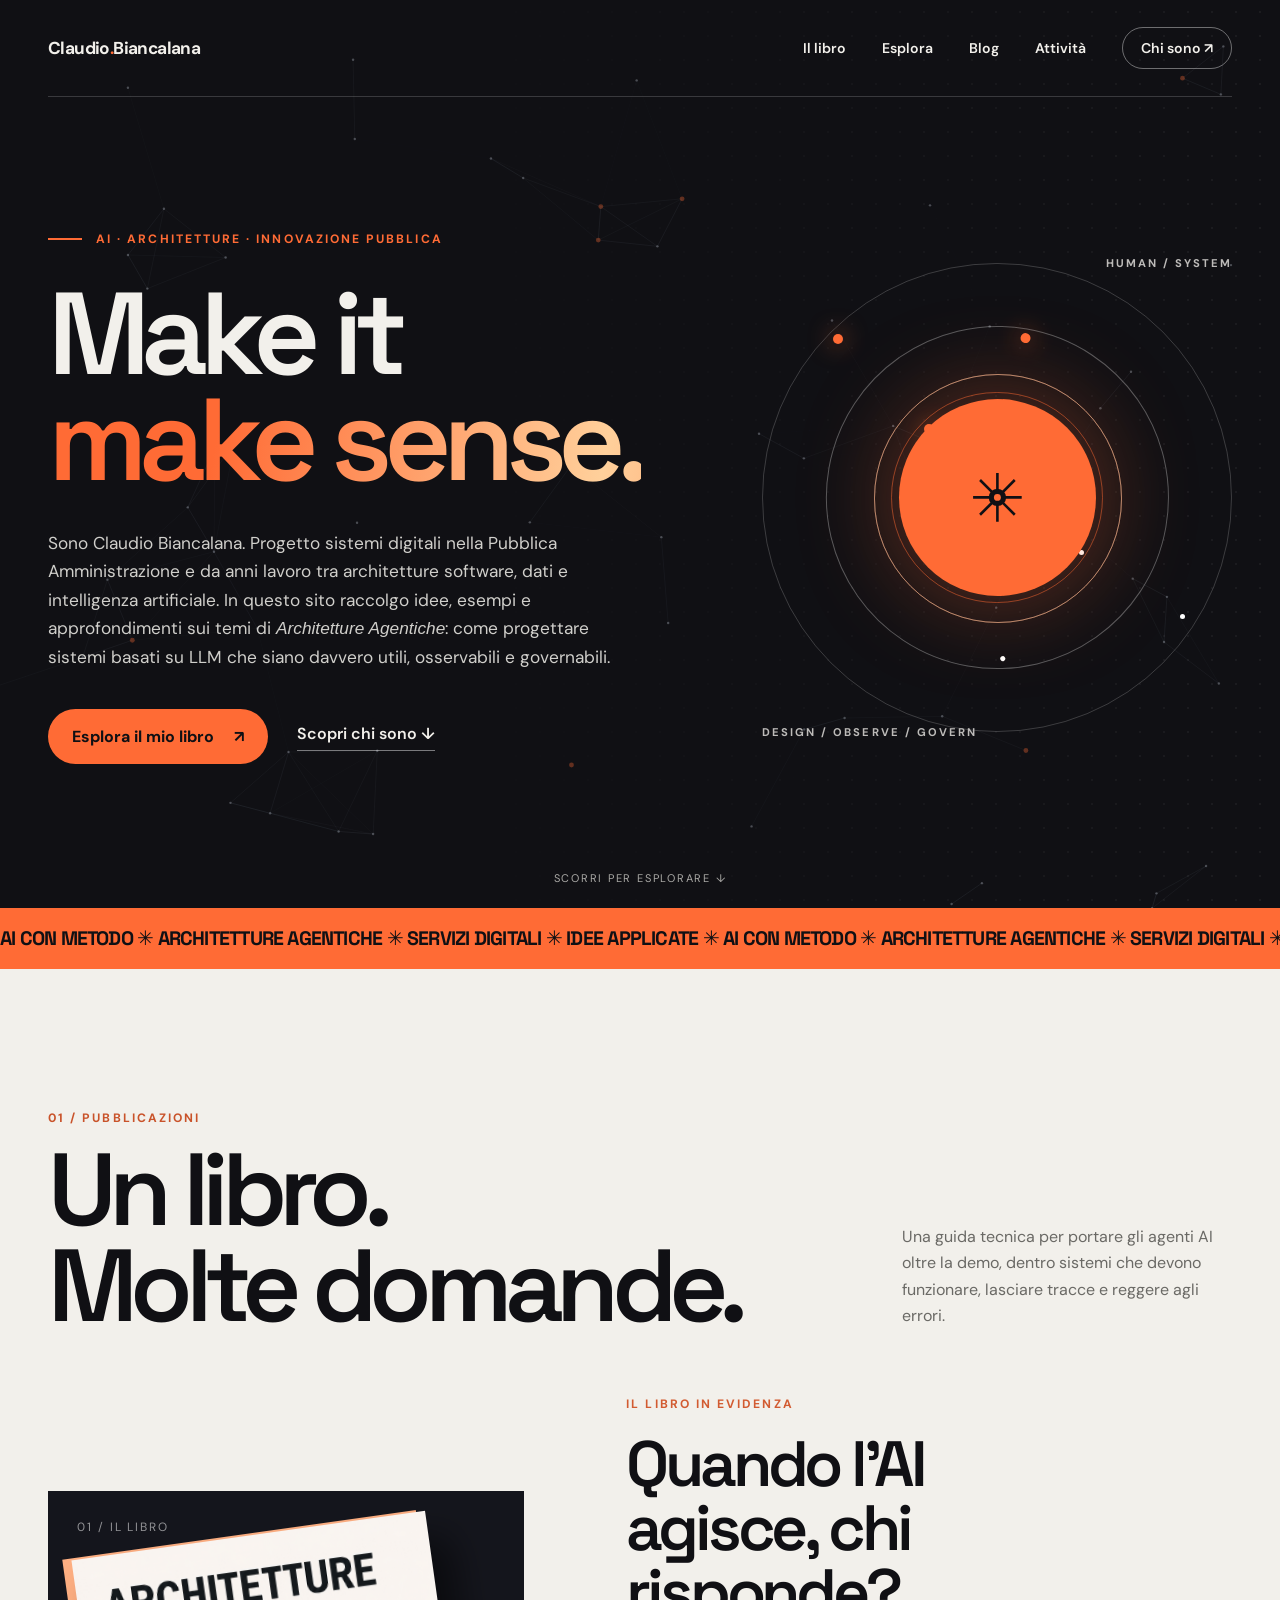
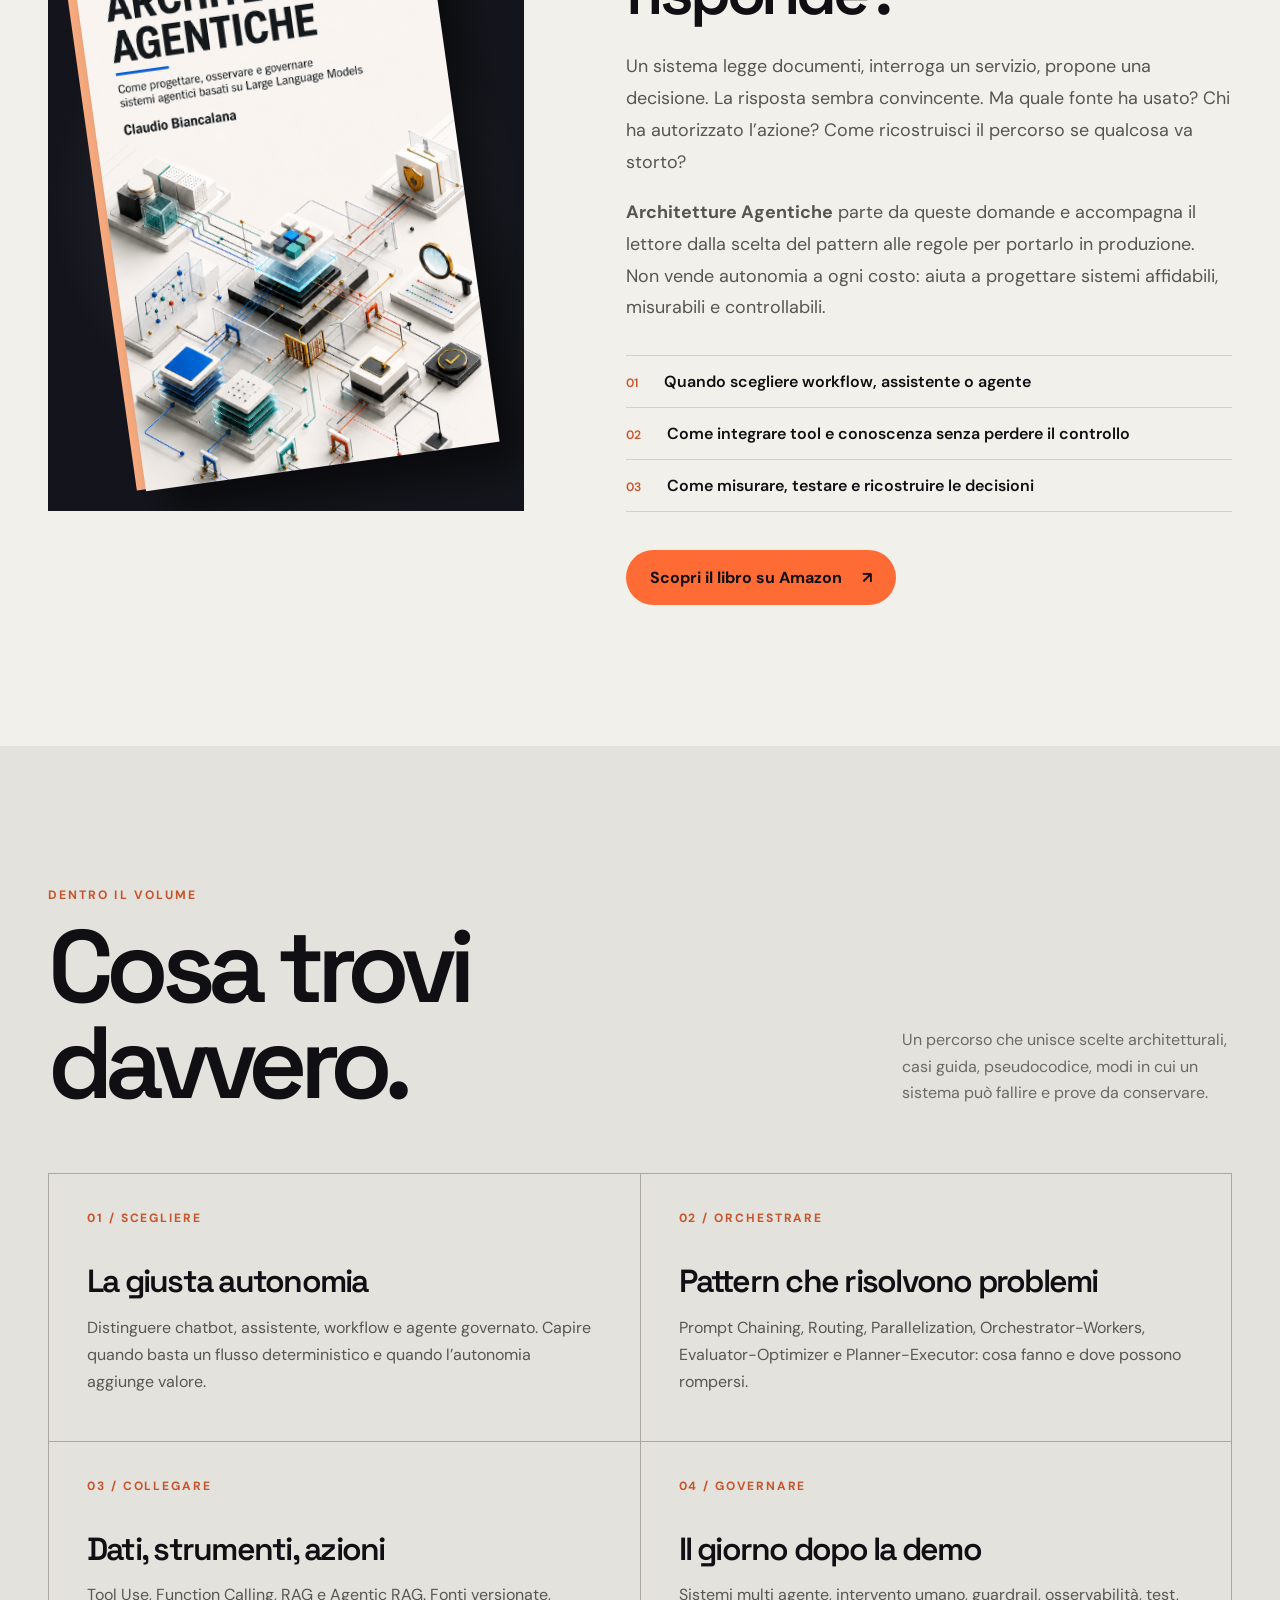
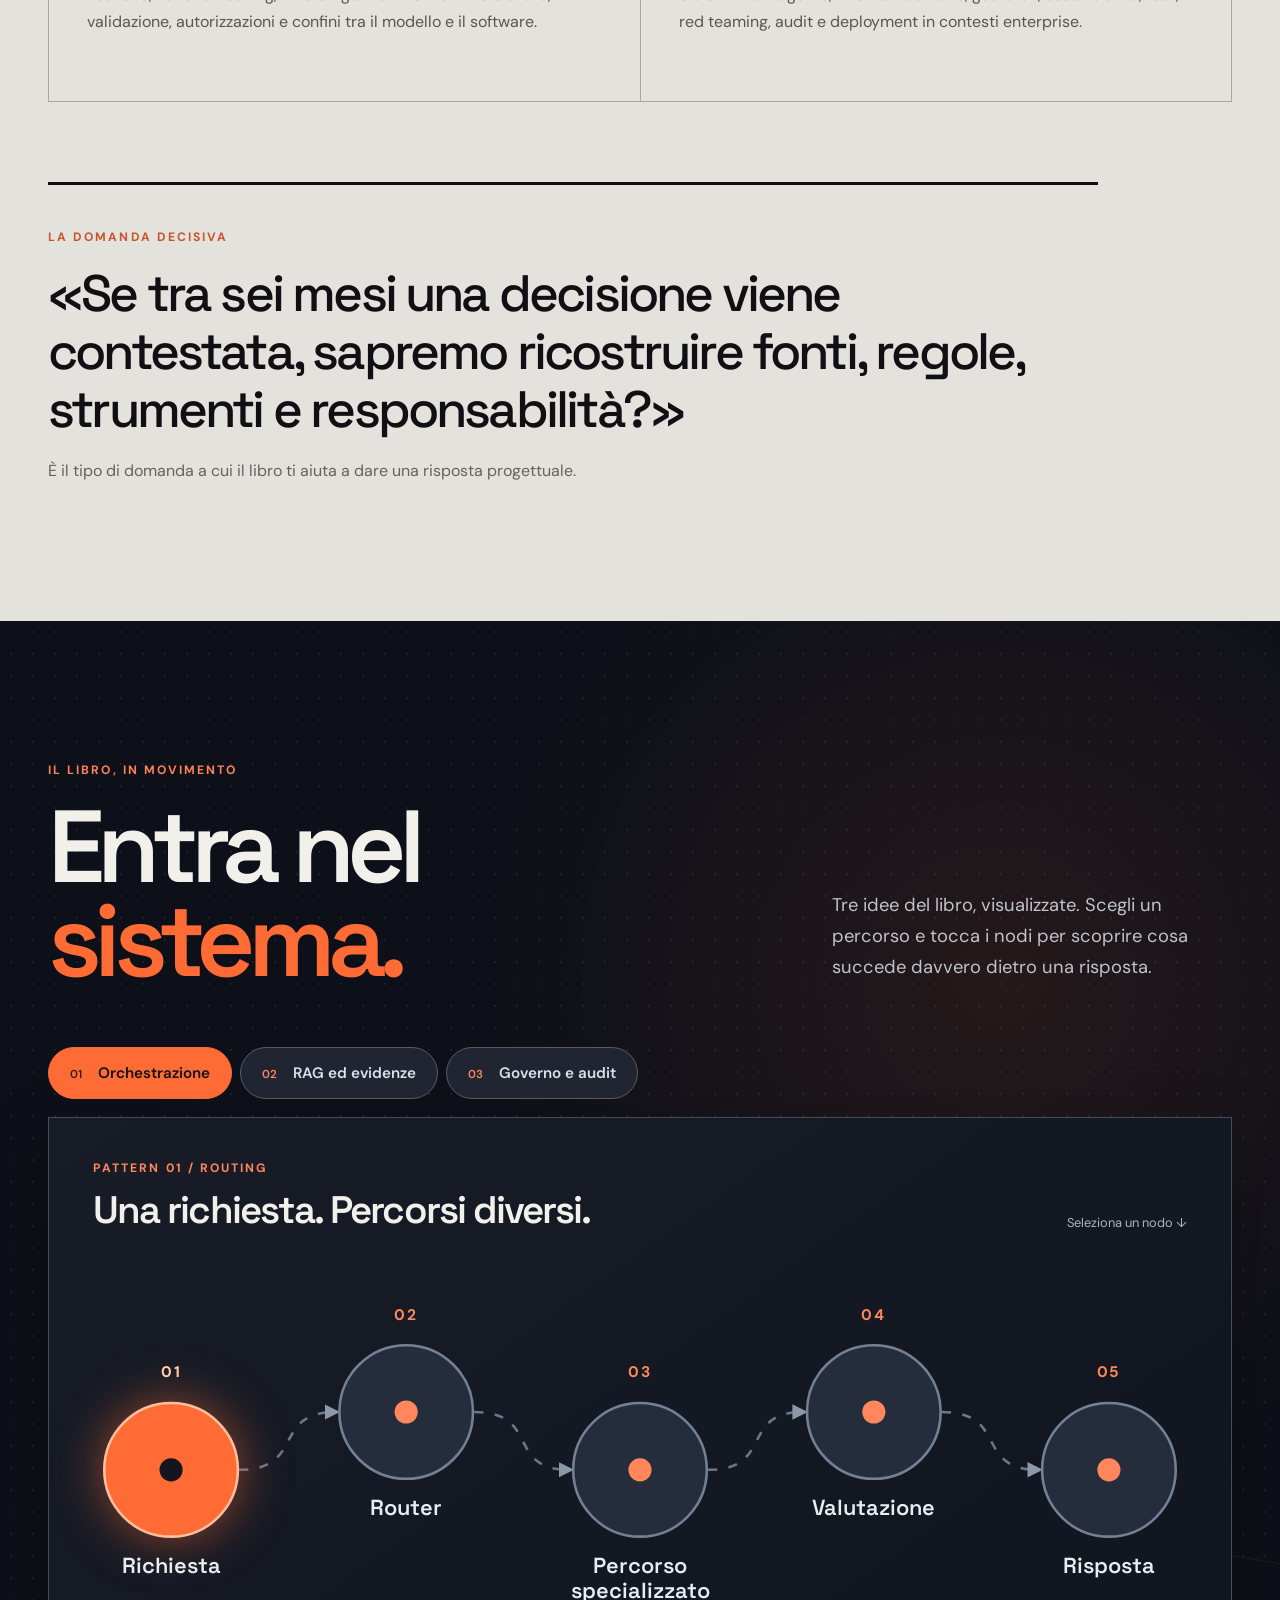
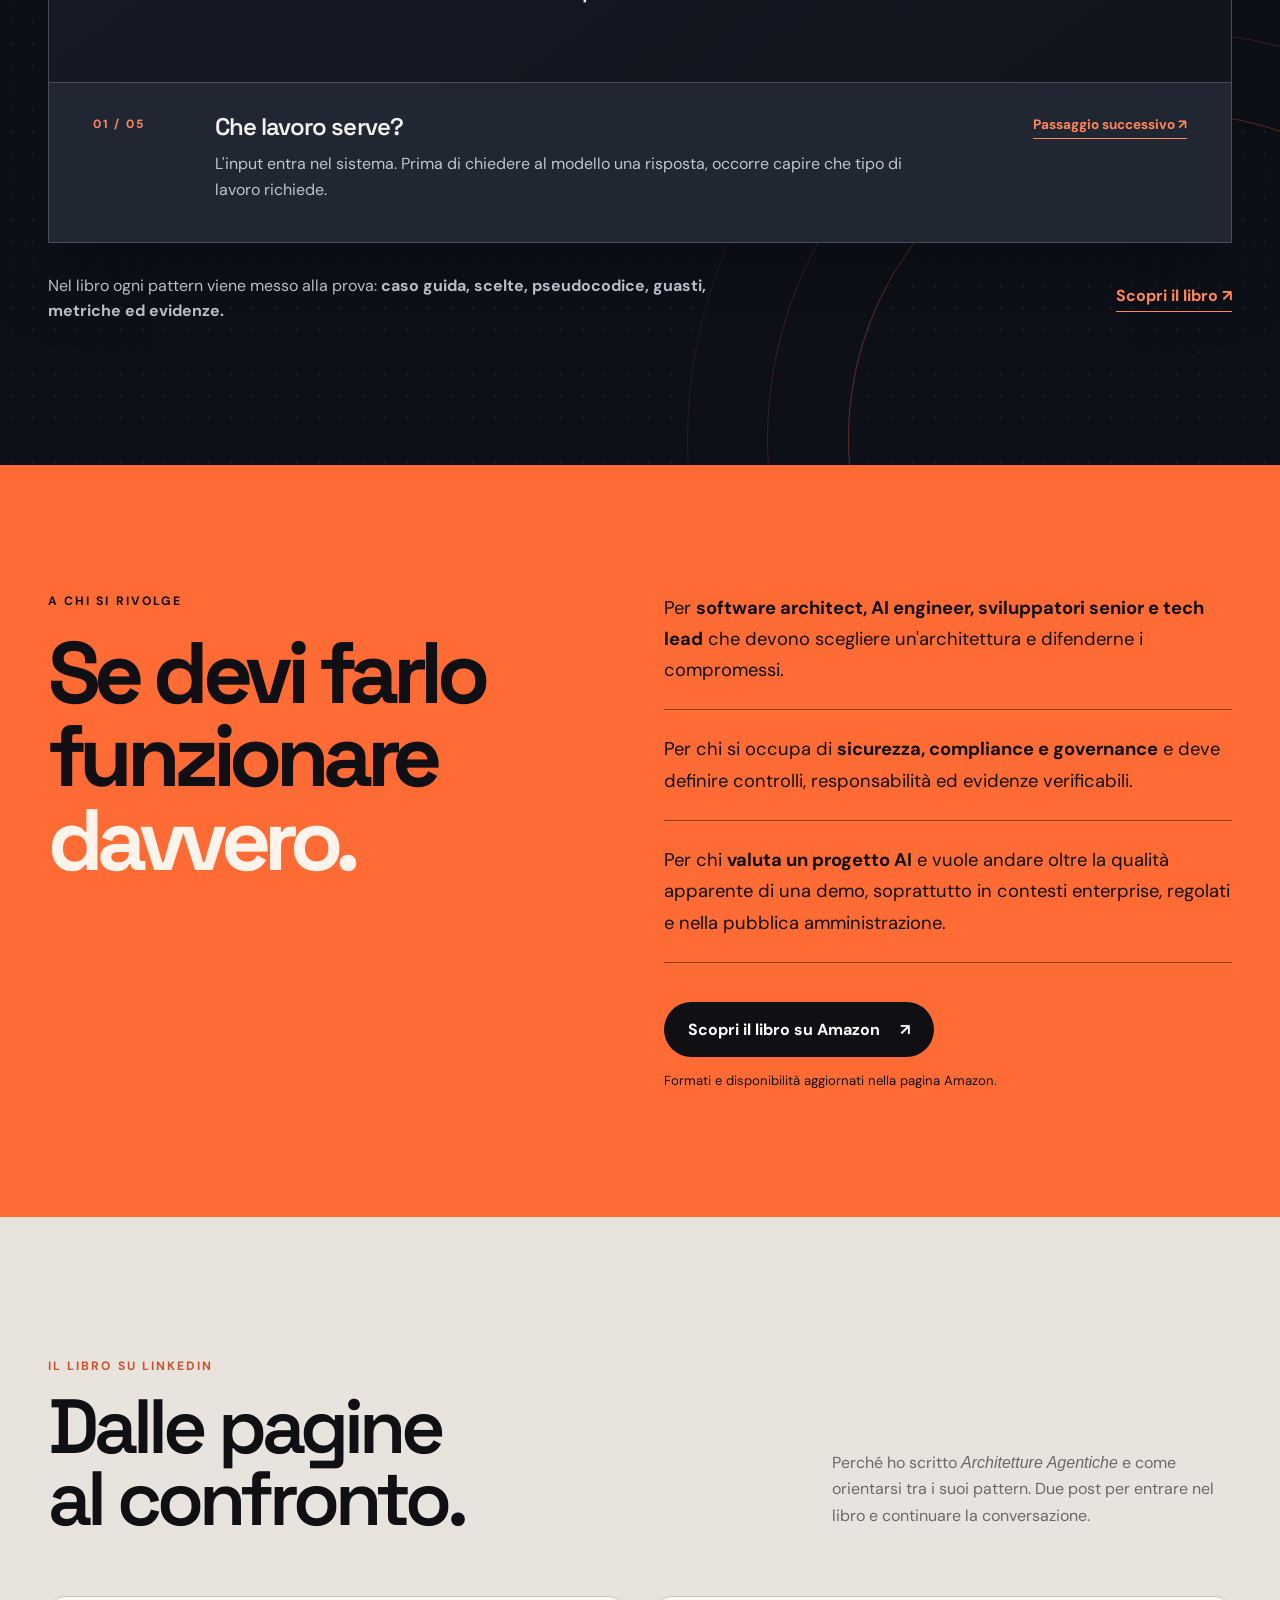
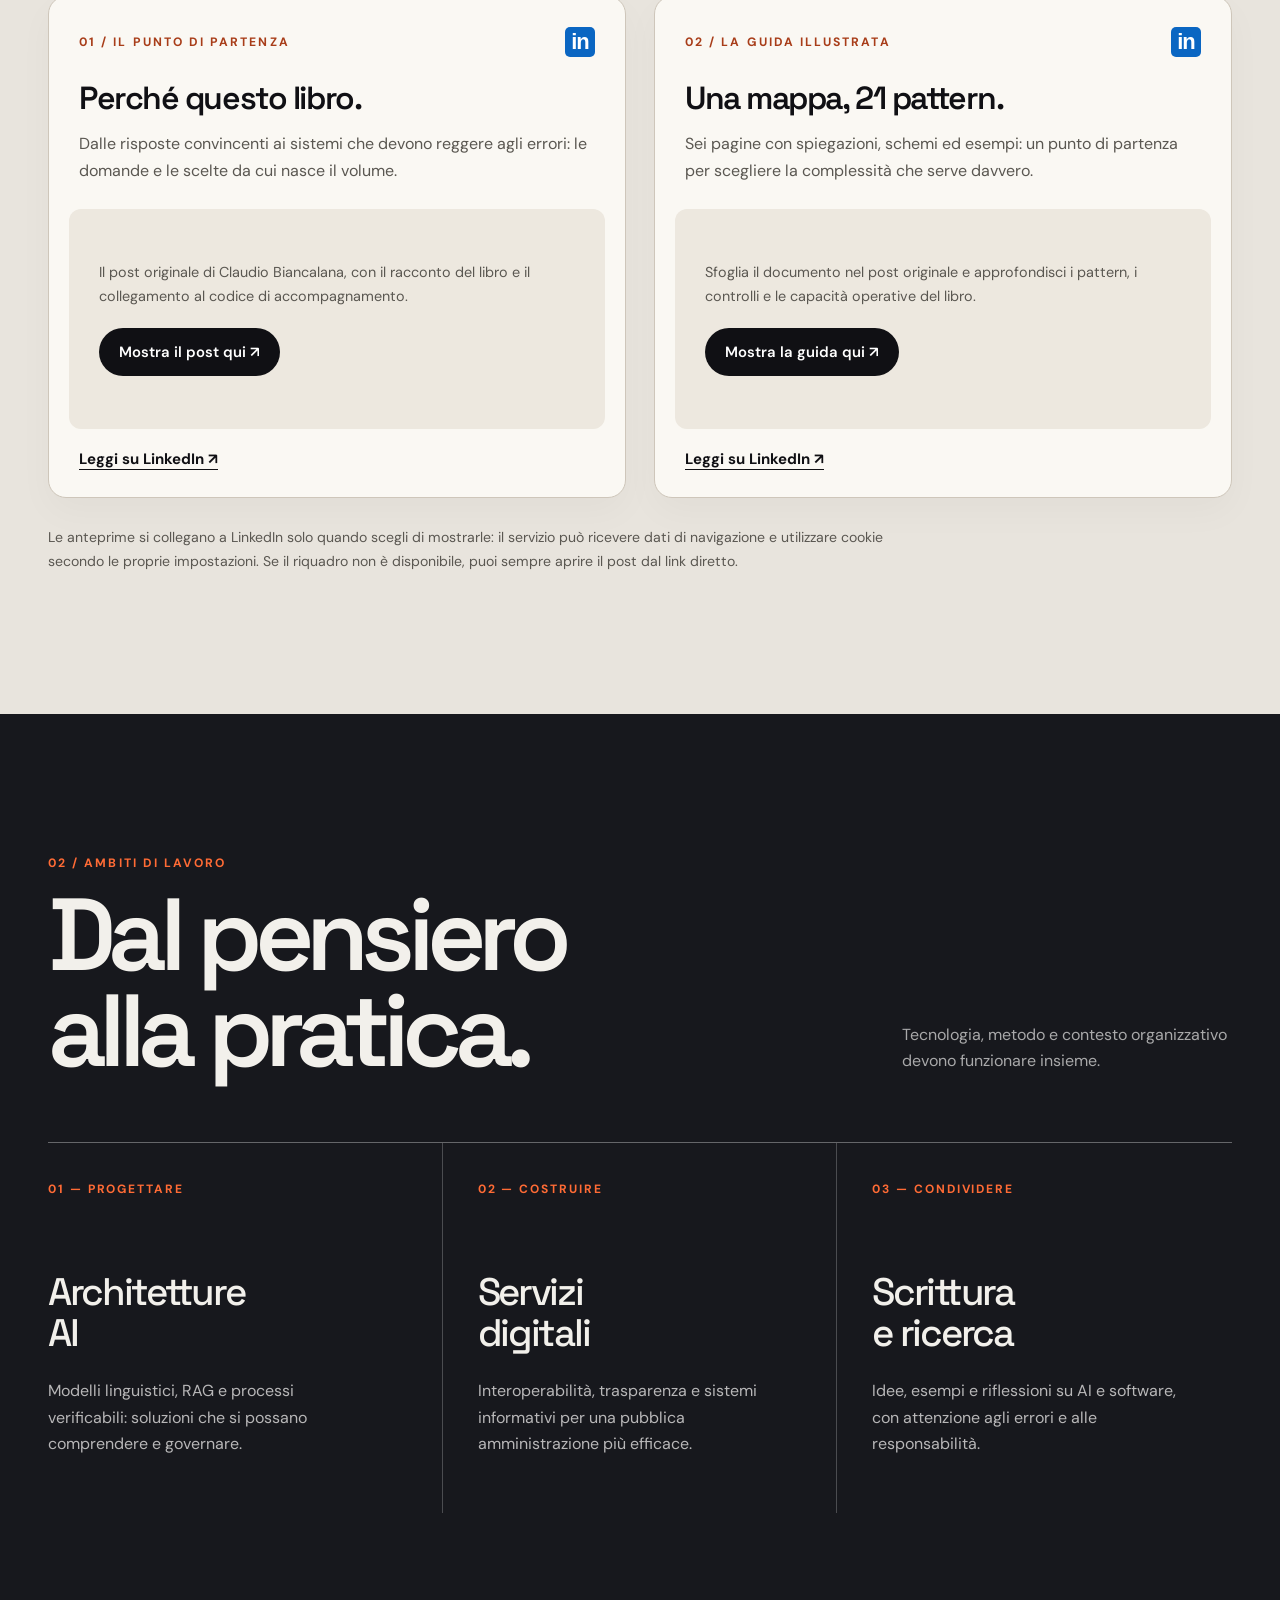
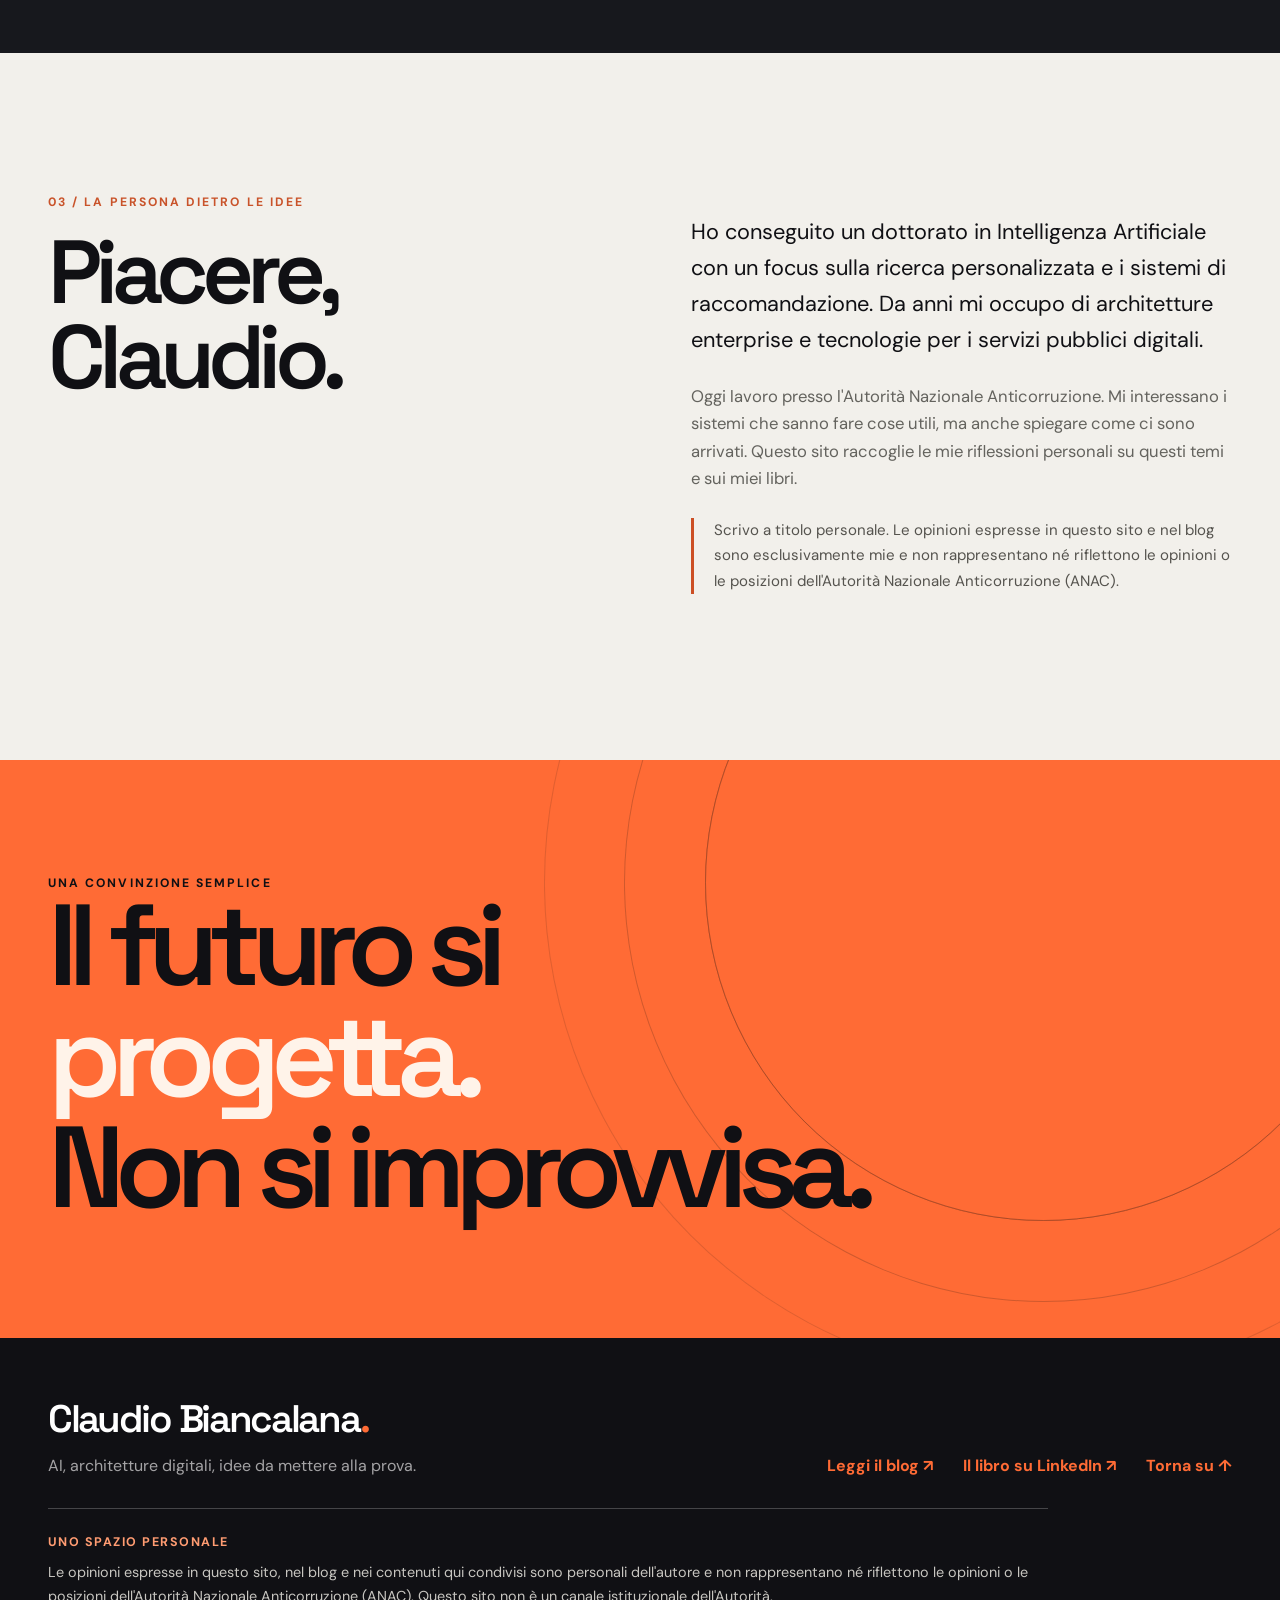
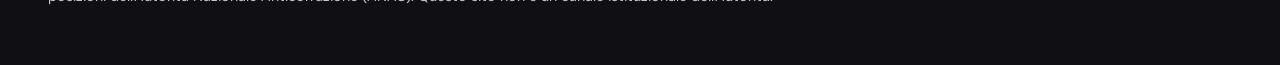
==== commit 0c06c5f5: "Update homepage introduction" ====
--- a/index.html
+++ b/index.html
@@ -19,7 +19,7 @@
 <div class="reading-progress" aria-hidden="true"></div>
 <header class="top" id="inizio"><canvas class="hero-network" aria-hidden="true"></canvas>
 <div class="container"><nav class="nav" aria-label="Navigazione principale"><a class="logo" href="#inizio">Claudio<span>.</span>Biancalana</a><div class="links"><a href="#libro">Il libro</a><a href="#esplora">Esplora</a><a href="/blog/">Blog</a><a href="#attivita">Attività</a><a href="#chi-sono" class="nav-cta">Chi sono ↗</a></div></nav>
-<div class="hero"><div class="hero-copy"><div class="eyebrow">AI · Architetture · Innovazione pubblica</div><h1 class="display">Make it<br><em>make sense.</em></h1><p class="hero-desc">Sono Claudio Biancalana. Progetto sistemi digitali, scrivo di intelligenza artificiale e cerco le domande giuste prima di scrivere la prima riga di codice.</p><div class="hero-actions"><a class="pill" href="#libro">Esplora il mio libro <span aria-hidden="true">↗</span></a><a class="sub-link" href="#chi-sono">Scopri chi sono ↓</a></div></div>
+<div class="hero"><div class="hero-copy"><div class="eyebrow">AI · Architetture · Innovazione pubblica</div><h1 class="display">Make it<br><em>make sense.</em></h1><p class="hero-desc">Sono Claudio Biancalana. Progetto sistemi digitali nella Pubblica Amministrazione e da anni lavoro tra architetture software, dati e intelligenza artificiale. In questo sito raccolgo idee, esempi e approfondimenti sui temi di <em>Architetture Agentiche</em>: come progettare sistemi basati su LLM che siano davvero utili, osservabili e governabili.</p><div class="hero-actions"><a class="pill" href="#libro">Esplora il mio libro <span aria-hidden="true">↗</span></a><a class="sub-link" href="#chi-sono">Scopri chi sono ↓</a></div></div>
 <div class="hero-art" aria-hidden="true"><div class="orbit"></div><div class="orbit two"></div><div class="orbit three"></div><div class="core"><svg viewBox="0 0 100 100" fill="none"><path d="M22 50h56M50 22v56M30 30l40 40M70 30 30 70" stroke="#101014" stroke-width="3"/><circle cx="50" cy="50" r="10" fill="#101014"/><circle cx="50" cy="50" r="4" fill="#ff6b35"/></svg></div><span class="art-label one">human / system</span><span class="art-label two">design / observe / govern</span></div></div></div><span class="scroll-cue">Scorri per esplorare ↓</span></header>
 <div class="ticker" aria-hidden="true"><div class="ticker-track"><span>AI con metodo <b>✳</b> Architetture agentiche <b>✳</b> Servizi digitali <b>✳</b> Idee applicate <b>✳</b> AI con metodo <b>✳</b> Architetture agentiche <b>✳</b> Servizi digitali <b>✳</b> Idee applicate <b>✳</b></span><span>AI con metodo <b>✳</b> Architetture agentiche <b>✳</b> Servizi digitali <b>✳</b> Idee applicate <b>✳</b> AI con metodo <b>✳</b> Architetture agentiche <b>✳</b> Servizi digitali <b>✳</b> Idee applicate <b>✳</b></span></div></div>
 <main><section class="section book-section" id="libro"><div class="container"><div class="section-top reveal"><div><div class="eyebrow">01 / Pubblicazioni</div><h2 class="display">Un libro.<br>Molte domande.</h2></div><p>Una guida tecnica per portare gli agenti AI oltre la demo, dentro sistemi che devono funzionare, lasciare tracce e reggere agli errori.</p></div><div class="book-grid"><div class="book-panel reveal"><div class="book-cover book-cover-image"><img src="/architetture-agentiche-cover.png" width="1024" height="1536" alt="Copertina di Architetture Agentiche di Claudio Biancalana" loading="lazy" decoding="async"></div></div><div class="book-content reveal"><div class="eyebrow">Il libro in evidenza</div><h3>Quando l’AI<br>agisce, chi<br>risponde?</h3><p>Un sistema legge documenti, interroga un servizio, propone una decisione. La risposta sembra convincente. Ma quale fonte ha usato? Chi ha autorizzato l’azione? Come ricostruisci il percorso se qualcosa va storto?</p><p><strong>Architetture Agentiche</strong> parte da queste domande e accompagna il lettore dalla scelta del pattern alle regole per portarlo in produzione. Non vende autonomia a ogni costo: aiuta a progettare sistemi affidabili, misurabili e controllabili.</p><div class="book-points"><div><span>01</span>Quando scegliere workflow, assistente o agente</div><div><span>02</span>Come integrare tool e conoscenza senza perdere il controllo</div><div><span>03</span>Come misurare, testare e ricostruire le decisioni</div></div><a class="pill" href="https://www.amazon.it/dp/B0HCDBLKKM" target="_blank" rel="noopener noreferrer">Scopri il libro su Amazon <span aria-hidden="true">↗</span></a></div></div></div></section>
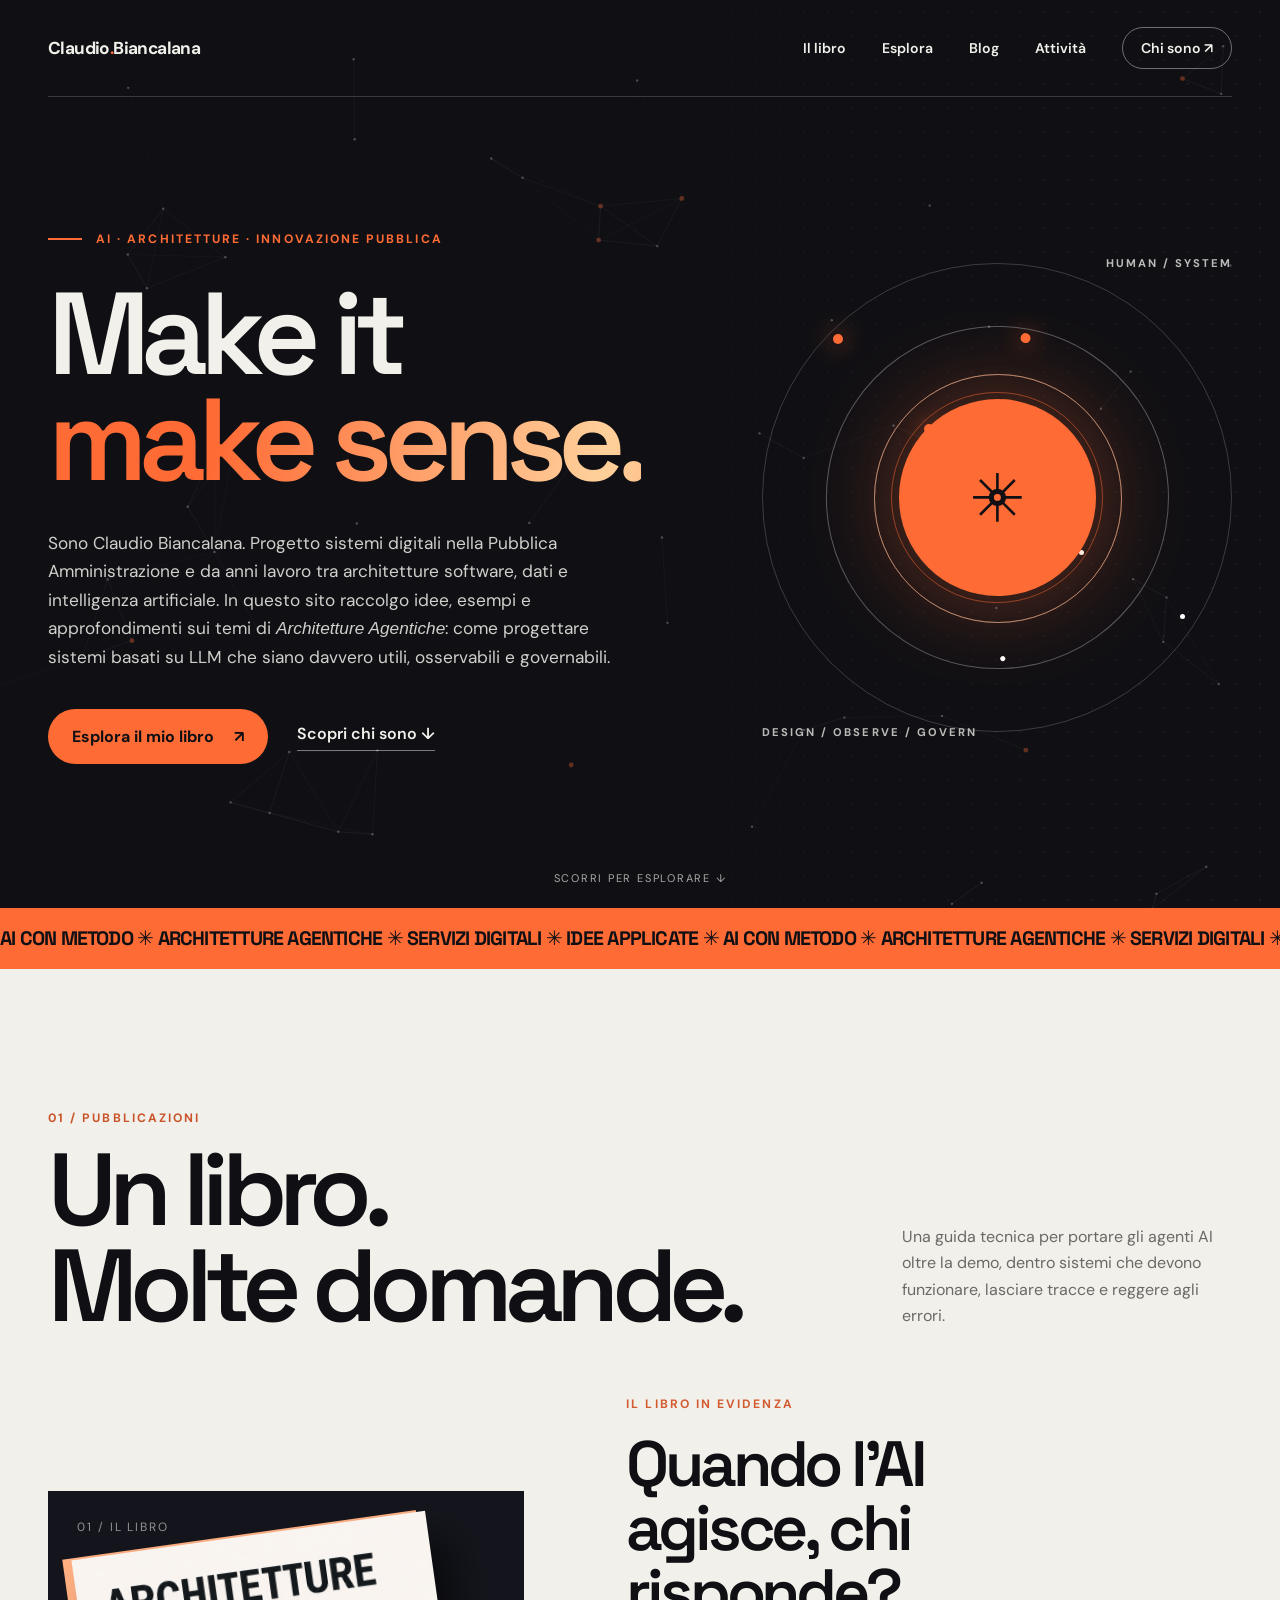
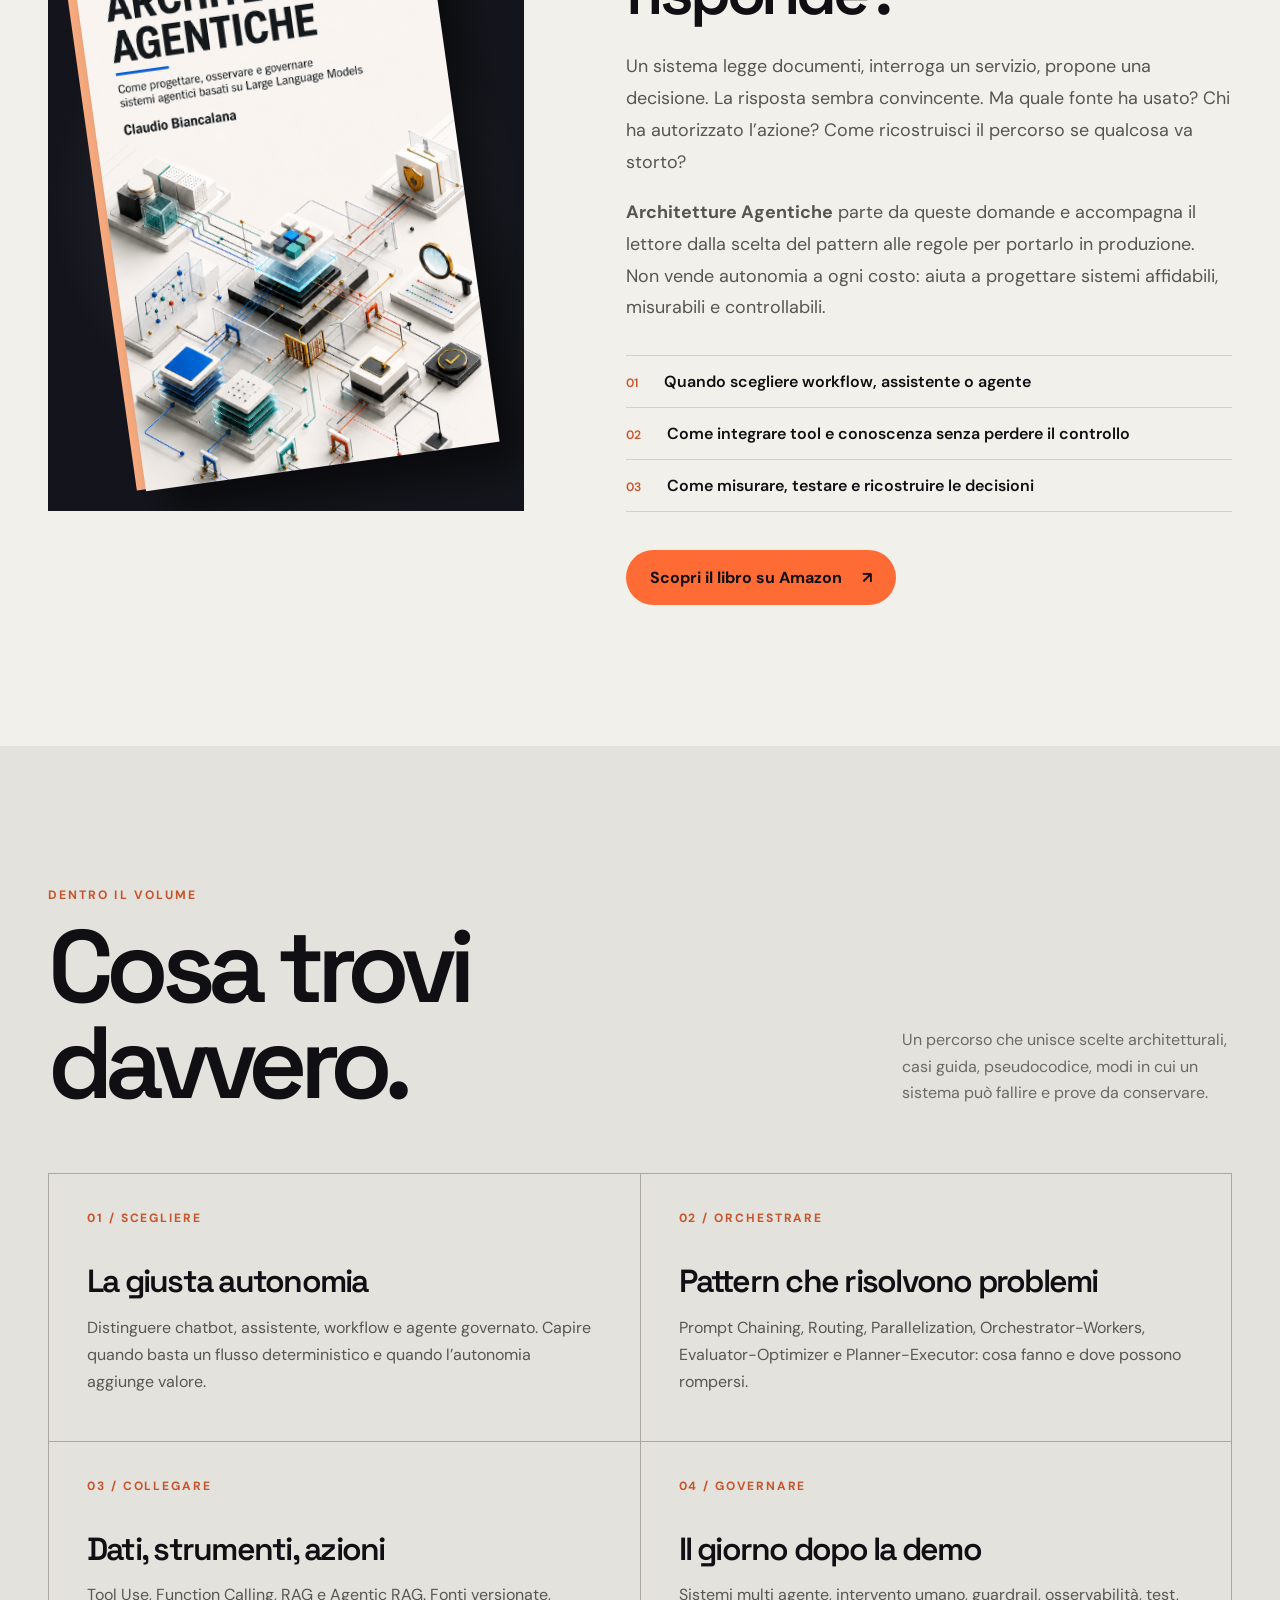
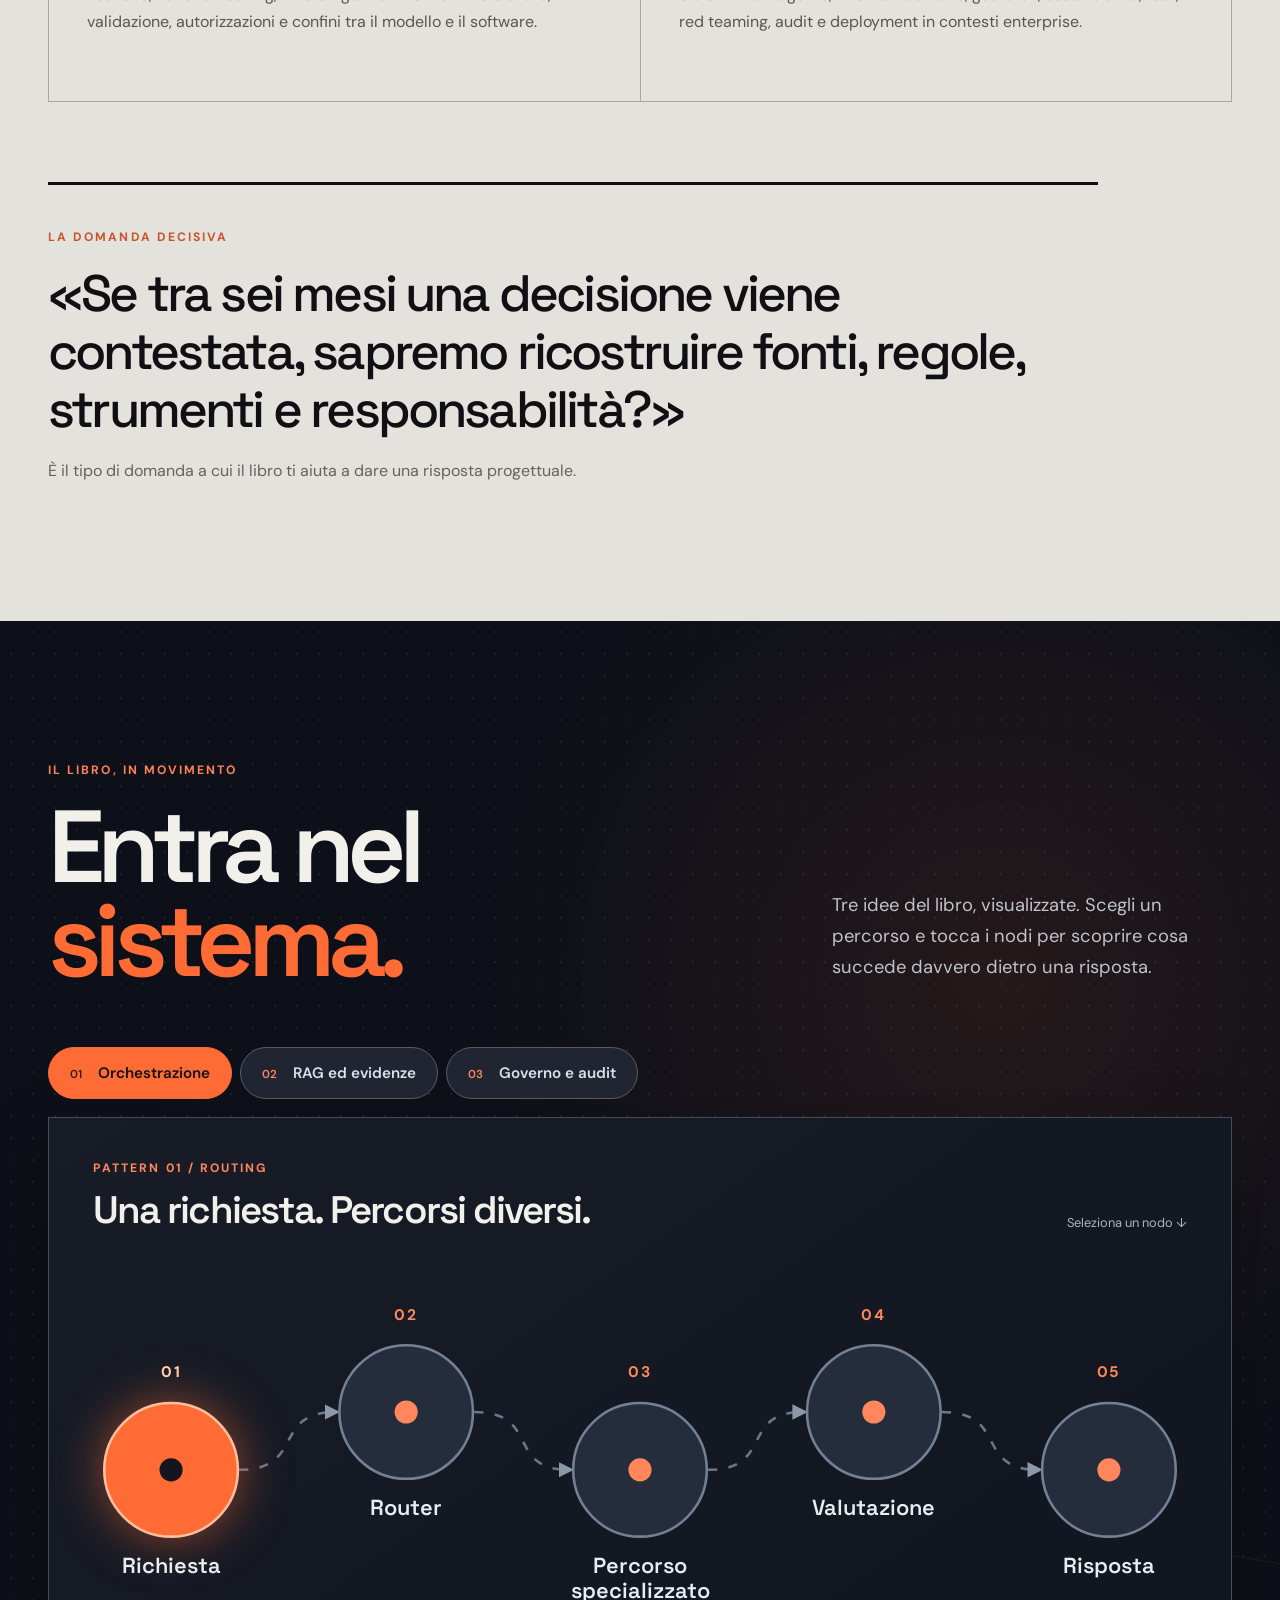
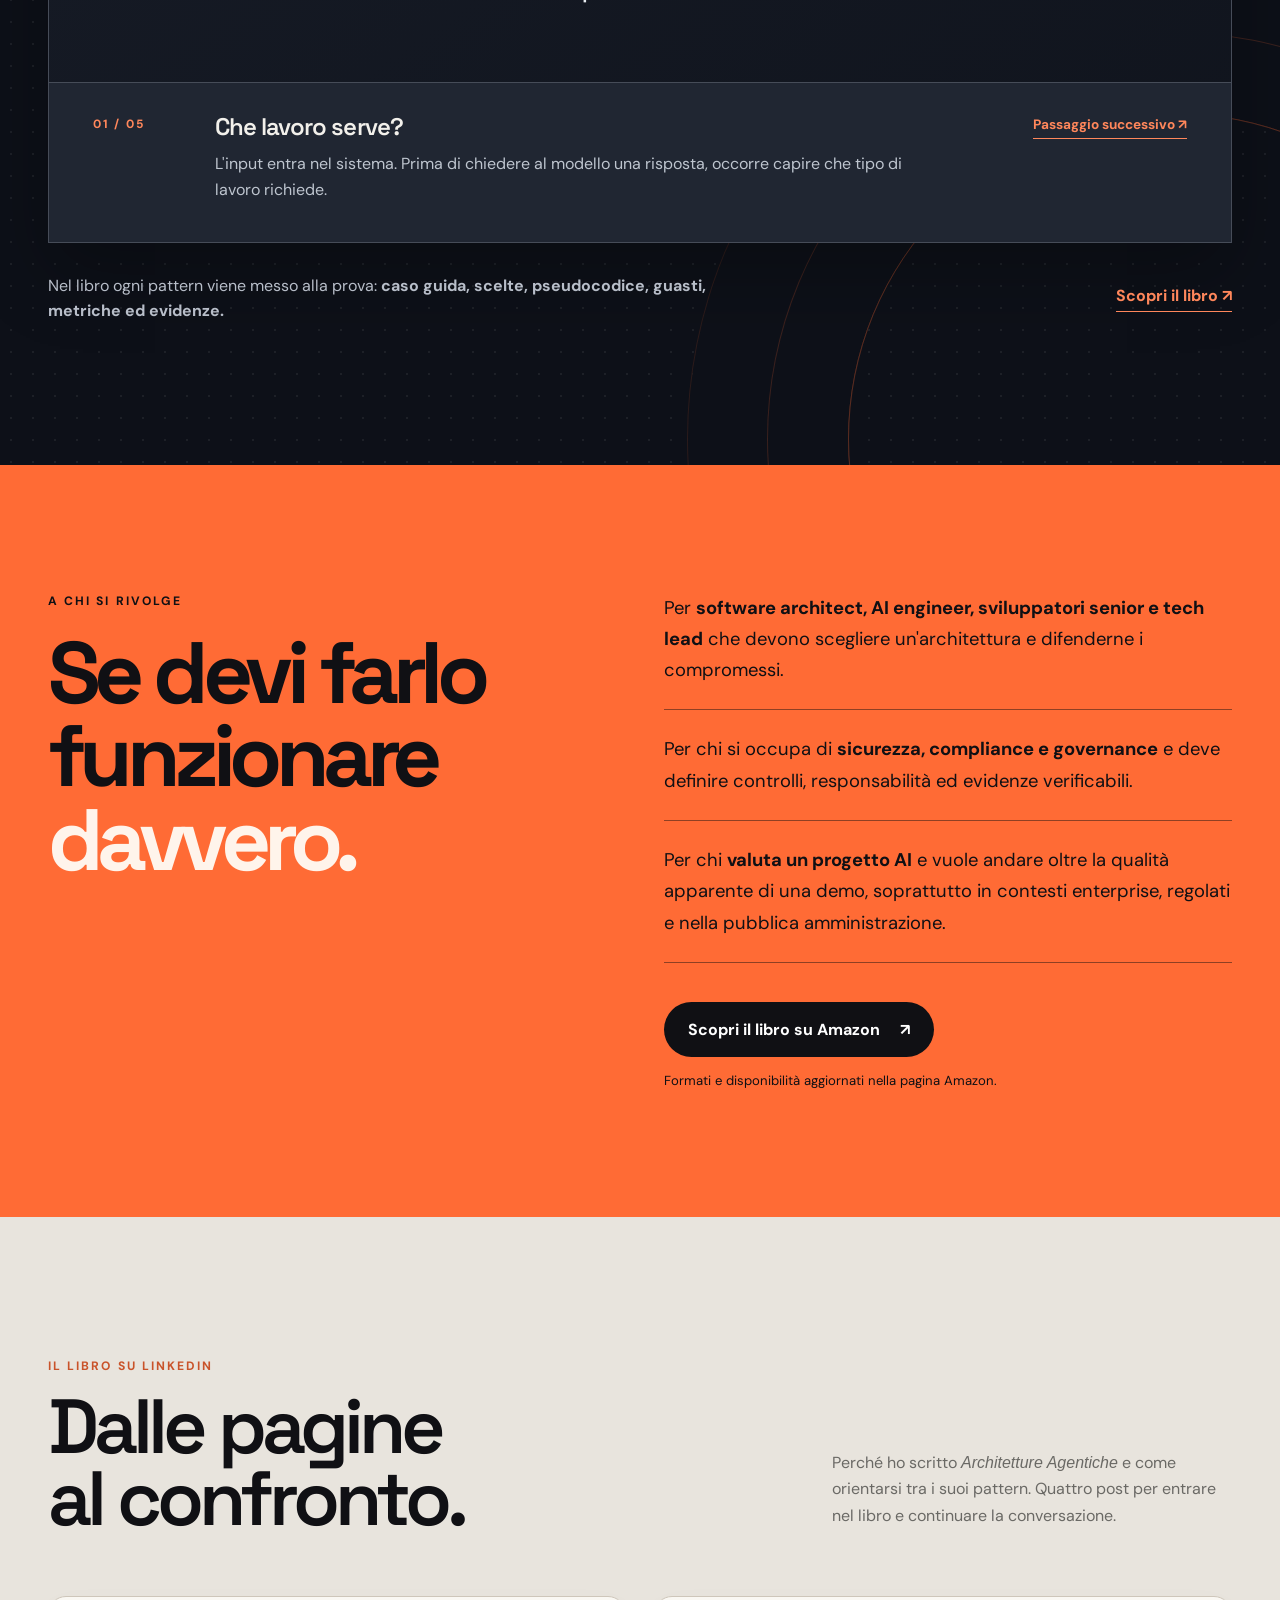
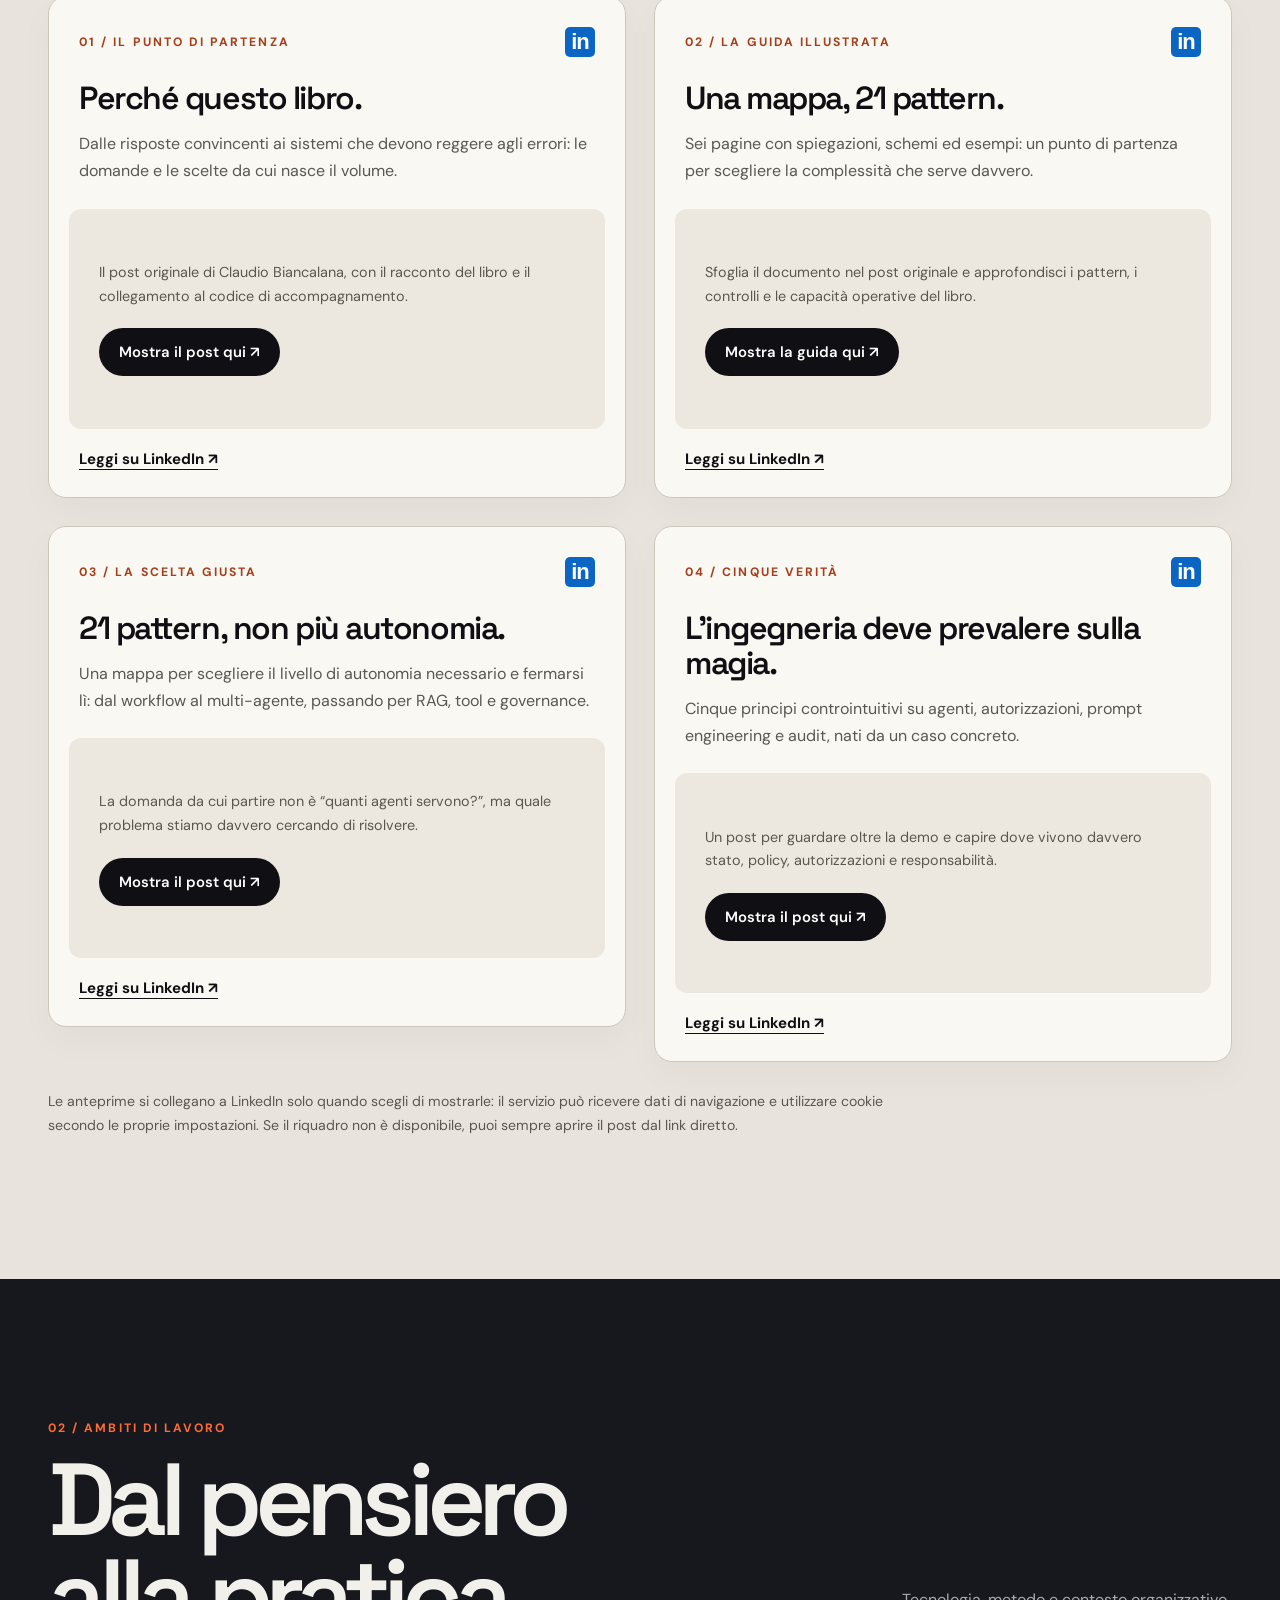
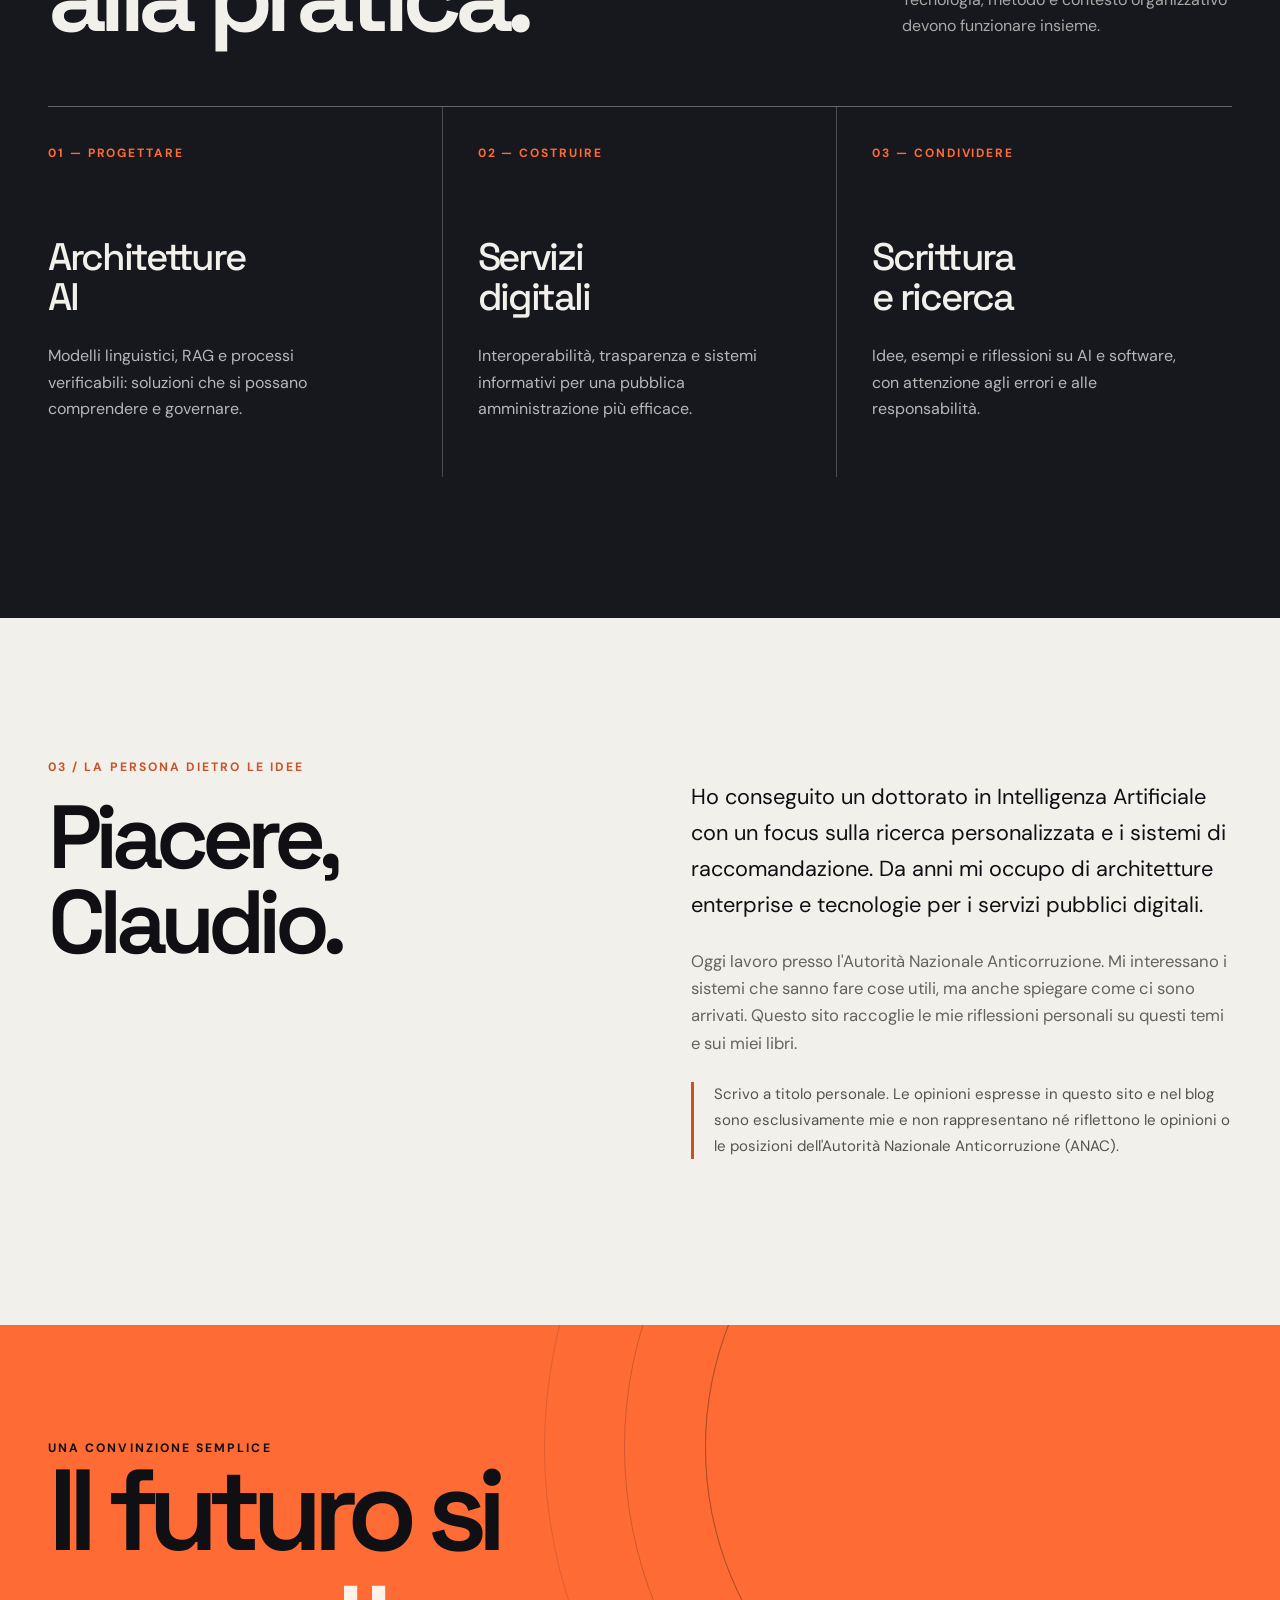
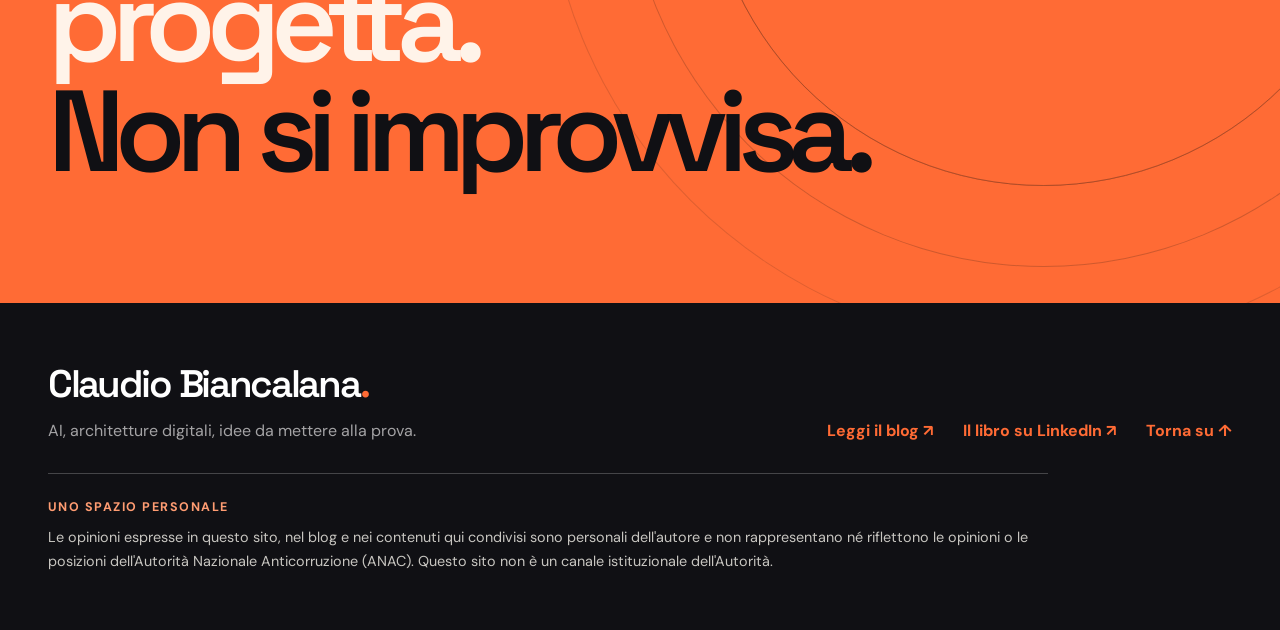
==== commit 654dab97: "Add two LinkedIn book posts" ====
--- a/index.html
+++ b/index.html
@@ -37,7 +37,7 @@
   <div class="container">
     <div class="section-top">
       <div><div class="eyebrow">Il libro su LinkedIn</div><h2 class="display" id="linkedin-title">Dalle pagine<br>al confronto.</h2></div>
-      <p>Perché ho scritto <em>Architetture Agentiche</em> e come orientarsi tra i suoi pattern. Due post per entrare nel libro e continuare la conversazione.</p>
+      <p>Perché ho scritto <em>Architetture Agentiche</em> e come orientarsi tra i suoi pattern. Quattro post per entrare nel libro e continuare la conversazione.</p>
     </div>
     <div class="linkedin-grid">
       <article class="linkedin-card">
@@ -66,6 +66,32 @@
         <div class="linkedin-frame" id="linkedin-pattern" hidden></div>
         <div class="linkedin-links"><a href="https://www.linkedin.com/feed/update/urn:li:activity:7506651978748284929/" target="_blank" rel="noopener noreferrer">Leggi su LinkedIn ↗</a><button class="linkedin-close" type="button" hidden>Chiudi anteprima</button></div>
       </article>
+      <article class="linkedin-card">
+        <header class="linkedin-card-header">
+          <div class="eyebrow">03 / La scelta giusta <span class="linkedin-mark" aria-hidden="true">in</span></div>
+          <h3>21 pattern, non più autonomia.</h3>
+          <p>Una mappa per scegliere il livello di autonomia necessario e fermarsi lì: dal workflow al multi-agente, passando per RAG, tool e governance.</p>
+        </header>
+        <div class="linkedin-preview">
+          <p>La domanda da cui partire non è “quanti agenti servono?”, ma quale problema stiamo davvero cercando di risolvere.</p>
+          <button class="linkedin-load" type="button" aria-expanded="false" aria-controls="linkedin-autonomia" aria-describedby="linkedin-privacy" data-embed-url="https://www.linkedin.com/embed/feed/update/urn:li:ugcPost:7503817163301122048?collapsed=1" data-embed-title="Post LinkedIn di Claudio Biancalana: 21 pattern per progettare agenti AI affidabili">Mostra il post qui ↗</button>
+        </div>
+        <div class="linkedin-frame" id="linkedin-autonomia" hidden></div>
+        <div class="linkedin-links"><a href="https://www.linkedin.com/feed/update/urn:li:activity:7505581255355326465/" target="_blank" rel="noopener noreferrer">Leggi su LinkedIn ↗</a><button class="linkedin-close" type="button" hidden>Chiudi anteprima</button></div>
+      </article>
+      <article class="linkedin-card">
+        <header class="linkedin-card-header">
+          <div class="eyebrow">04 / Cinque verità <span class="linkedin-mark" aria-hidden="true">in</span></div>
+          <h3>L’ingegneria deve prevalere sulla magia.</h3>
+          <p>Cinque principi controintuitivi su agenti, autorizzazioni, prompt engineering e audit, nati da un caso concreto.</p>
+        </header>
+        <div class="linkedin-preview">
+          <p>Un post per guardare oltre la demo e capire dove vivono davvero stato, policy, autorizzazioni e responsabilità.</p>
+          <button class="linkedin-load" type="button" aria-expanded="false" aria-controls="linkedin-verita" aria-describedby="linkedin-privacy" data-embed-url="https://www.linkedin.com/embed/feed/update/urn:li:share:7504076470827352064?collapsed=1" data-embed-title="Post LinkedIn di Claudio Biancalana: cinque verità controintuitive sulle architetture agentiche">Mostra il post qui ↗</button>
+        </div>
+        <div class="linkedin-frame" id="linkedin-verita" hidden></div>
+        <div class="linkedin-links"><a href="https://www.linkedin.com/feed/update/urn:li:activity:7504077034122342400/" target="_blank" rel="noopener noreferrer">Leggi su LinkedIn ↗</a><button class="linkedin-close" type="button" hidden>Chiudi anteprima</button></div>
+      </article>
     </div>
     <p class="linkedin-help" id="linkedin-privacy">Le anteprime si collegano a LinkedIn solo quando scegli di mostrarle: il servizio può ricevere dati di navigazione e utilizzare cookie secondo le proprie impostazioni. Se il riquadro non è disponibile, puoi sempre aprire il post dal link diretto.</p>
     <noscript><p class="linkedin-help">Le anteprime richiedono JavaScript. I link ai post restano disponibili.</p></noscript>
